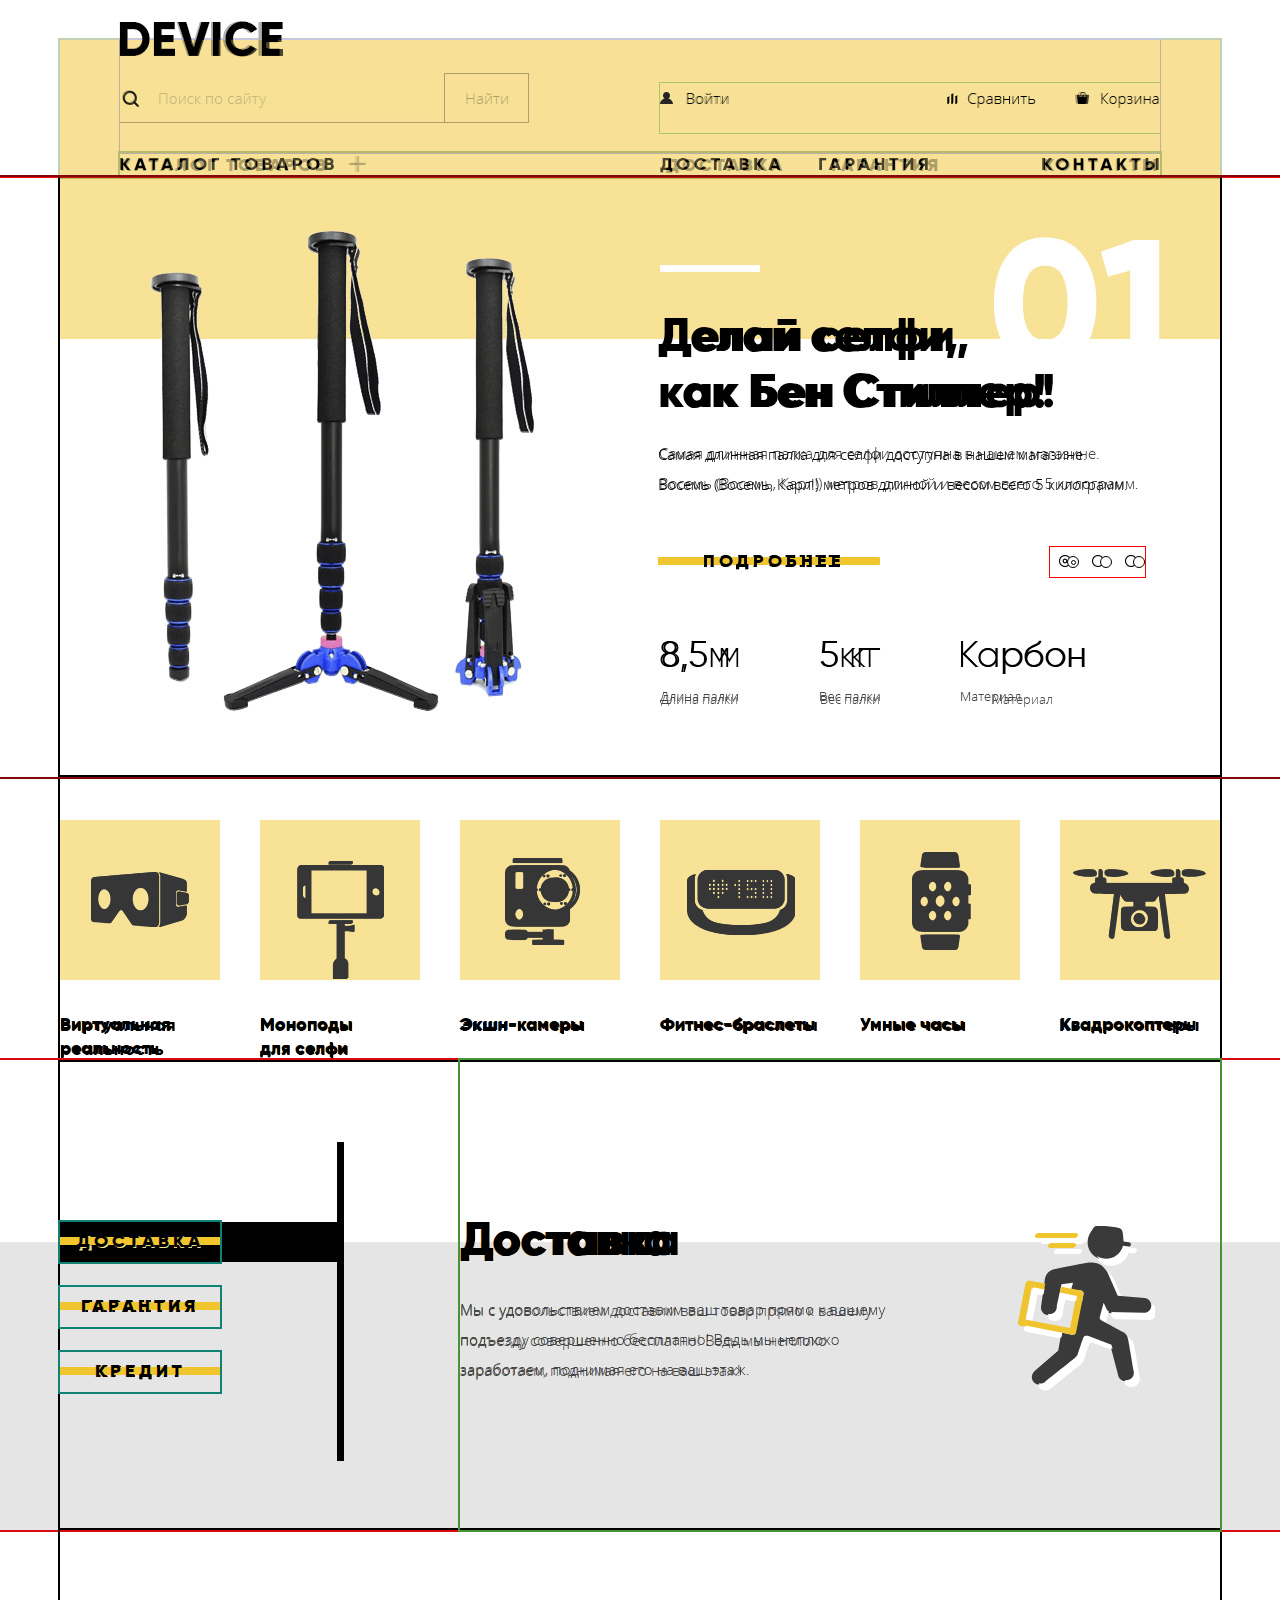
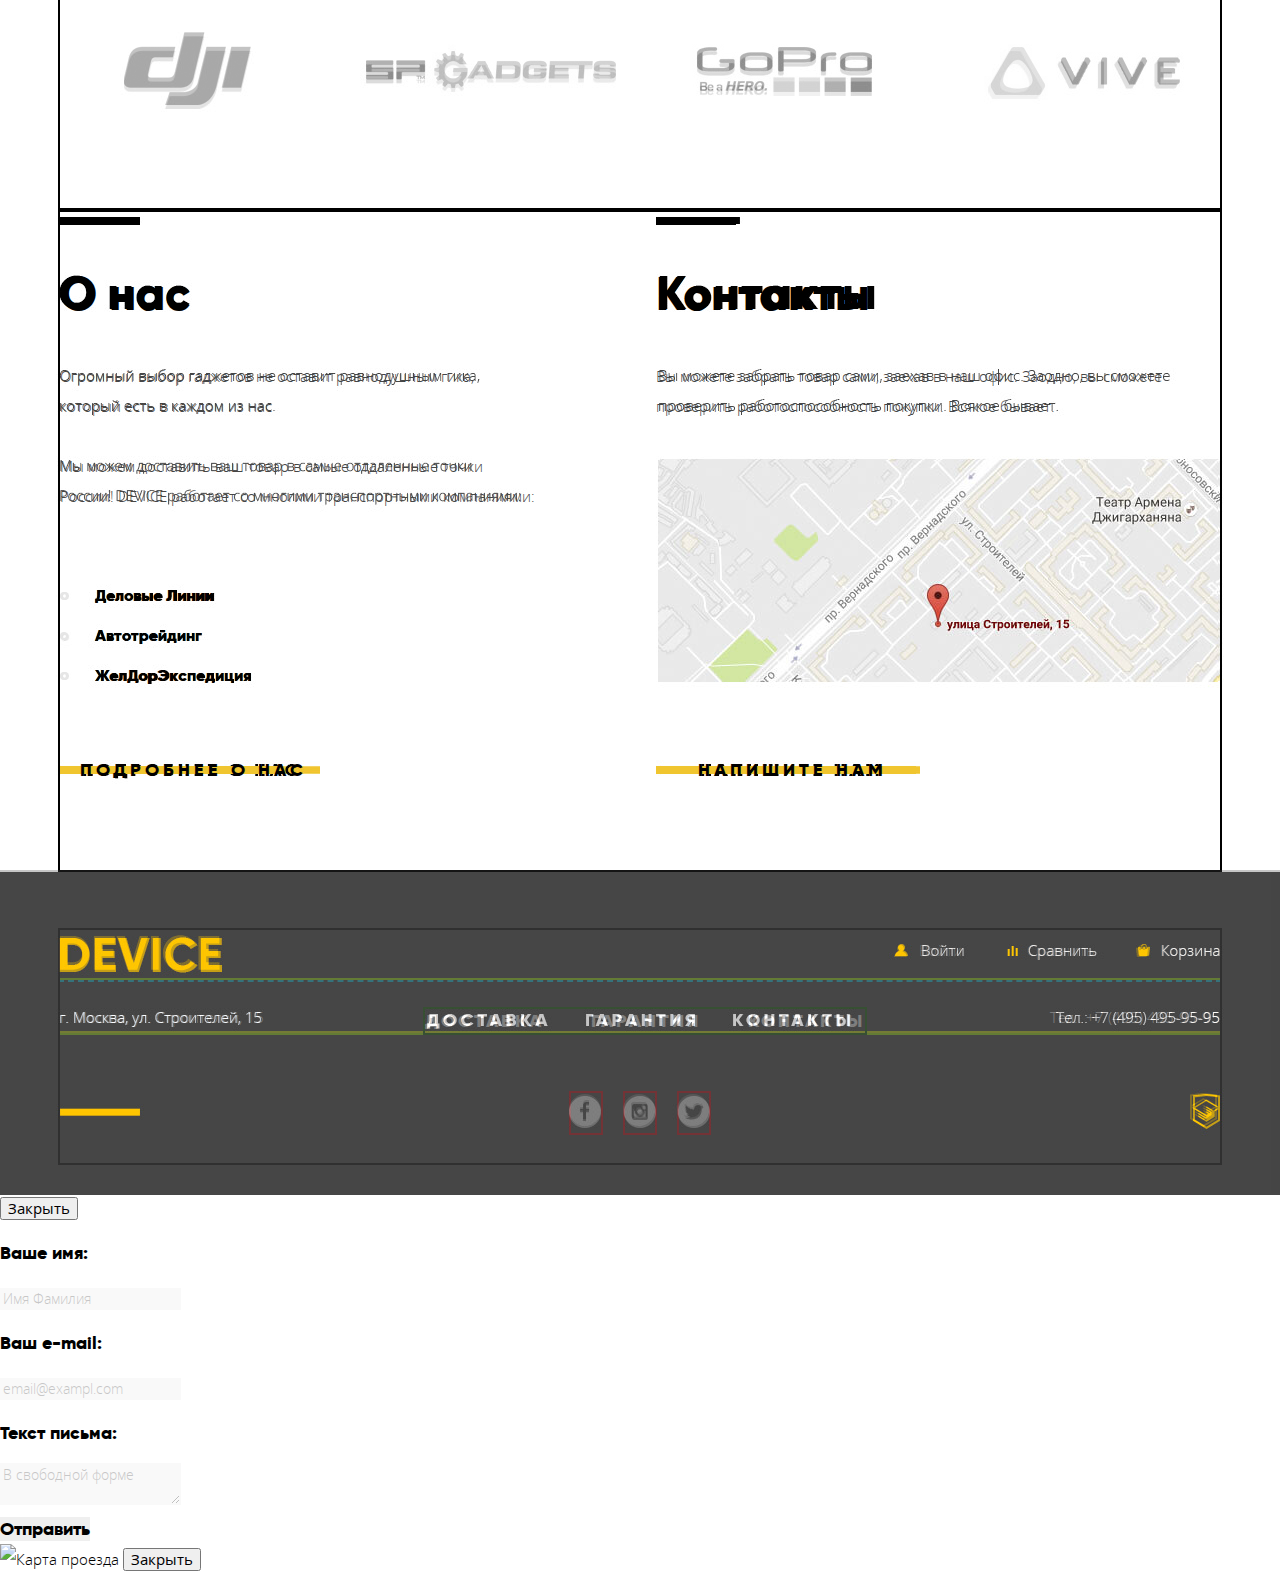
==== index.html @ ba96537c "Стилизация декоративных элементов" ====
<!DOCTYPE html>
<html lang="ru">
  <head>
    <meta charset="utf-8">
    <title>HTML Academy: Девайс</title>
    <link rel="stylesheet" href="css/normalize.css">
    <link rel="stylesheet" href="css/style.css">

  </head>
  <body>

    <style>
       BODY {
        background: url(background/device-index.jpg) 50% 0 no-repeat;

      }

    </style>

    <header class="header-main">

      <div class="container-wraper">


        <div class="header-scope">
          <a class="header-scope__logo"><img class="header-scope__img" src="img/header/logo.svg" alt="Device"><span class="visually-hidden">Device</span></a>

          <form class="header-scope__form" action="#">
            <input class="header-scope__search" type="search" placeholder="Поиск по сайту">
            <button class="header-scope__input" type="submit">Найти</button>
          </form>

          <ul class="header-scope__list">
            <li class="header-scope__item">
              <a class="header-scope__link header-scope__link--login" href="#">Войти</a>
            </li>
            <li class="header-scope__item">
              <a class="header-scope__link header-scope__link--compare" href="#">Сравнить</a>
            </li>
            <li class="header-scope__item">
              <a class="header-scope__link header-scope__link--basket" href="#">Корзина</a>
            </li>
          </ul>
        </div>

        <div class="header-navigation">
          <nav class="main-nav">
            <ul class="main-nav__list">
              <li class="main-nav__item">
                <a class="main-nav__link main-nav__link--catalog" href="№">Каталог товаров</a>
                  <ul class="main-nav__list main-nav__list--nested">
                    <li class="main-nav__item">
                      <a class="main-nav__link" href="#">Виртуальная реальность</a>
                    </li>
                    <li class="main-nav__item">
                      <a class="main-nav__link" href="device-catalog.html">Моноподы для селфи</a>
                    </li>
                    <li class="main-nav__item">
                      <a class="main-nav__link" href="#">Экшен-камеры</a>
                    </li>
                    <li class="main-nav__item">
                      <a class="main-nav__link" href="#">Фитнес-браслеты</a>
                    </li>
                    <li class="main-nav__item">
                      <a class="main-nav__link" href="#">Умные часы</a>
                    </li>
                    <li class="main-nav__item">
                      <a class="main-nav__link" href="#">Квадрокоптеры</a>
                    </li>
                  </ul>
              </li>
              <li class="main-nav__item">
                <a class="main-nav__link" href="#">Доставка</a>
              </li>
              <li class="main-nav__item">
                <a class="main-nav__link" href="#">Гарантия</a>
              </li>
              <li class="main-nav__item">
                <a class="main-nav__link" href="#">Контакты</a>
              </li>
            </ul>
          </nav>


        </div>

      </div>
    </header>

    <main class="main-content">

        <div class="goods">
          <div class="container">
            <input class="visually-hidden" type="radio" id="btn-1" name="toggle" checked>
            <input class="visually-hidden" type="radio" id="btn-2" name="toggle">
            <input class="visually-hidden" type="radio" id="btn-3" name="toggle">

            <div class="goods__controls">
              <label class="control control--1" for="btn-1"><span class="visually-hidden">1 слайд</span></label>
              <label class="control control--2" for="btn-2"><span class="visually-hidden">2 слайд</span></label>
              <label class="control control--3" for="btn-3"><span class="visually-hidden">3 слайд</span></label>
            </div>

            <ol class="goods__list">
              <li class="goods__item goods__item--1">
                <img class="goods__img" src="img/slider/slider-1.png" width="384" height="486" alt="Фото палки для селфи">
                <div class="goods__description">
                  <p class="goods__text">
                    <span class="goods__desk">Делай селфи,</span><br>
                    <span class="goods__desk">как Бен Стиллер!</span></p>
                  <p class="goods__text">Самая длинная палка для селфи доступна в нашем магазине.<br>Восемь (Восемь, Карл!) метров длиной и весом всего 5 килограмм.</p>
                  <a class="btn" href="#">Подробнее</a>
                  <table class="goods__table">
                    <tr class="goods__line">
                      <td class="goods__cell">8,5м</td>
                      <td class="goods__cell">5кг</td>
                      <td class="goods__cell">Карбон</td>
                    </tr>
                    <tr class="goods__line">
                      <th class="goods__cell">Длина палки</th>
                      <th class="goods__cell">Вес палки</th>
                      <th class="goods__cell">Материал</th>
                    </tr>
                  </table>
                 </div>
              </li>
              <li class="goods__item goods__item--2">
                <img class="goods__img" src="img/slider/slider-2.png" width="345" height="485" alt="Фото фитнес браслета">
                <div class="goods__description">
                <p class="goods__text"><span class="goods__desk">Худеем правильно!</span></p>
                <p class="goods__text">Мотивирующие фитнес-браслеты помогут найти в себе силы не пропускать занятия и соблюдать диету.</p>
                <a class="btn" href="#">Подробнее</a>
                <table class="goods__table">
                  <tr class="goods__line">
                    <td class="goods__cell">48 часов</td>
                  </tr>
                  <tr class="goods__line">
                    <th class="goods__cell">Без подзарядки</th>
                  </tr>
                </table>
              </div>
              </li>
              <li class="goods__item goods__item--3">
                <img class="goods__img" src="img/slider/slider-3.png" width="526" height="334" alt="Фото фитнес браслета">
                <div class="goods__description">
                <p class="goods__text"><span class="goods__desk">Порхает как бабочка, жалит как пчела!</span></p>
                <p class="goods__text">Этот обычный, на первый взгляд, квадрокоптер оснащен мощным лазером, замаскированным под стандартную камеру</p>
                <a class="btn" href="#">Подробнее</a>
                <table class="goods__table">
                  <tr class="goods__line">
                    <td class="goods__cell">800 м</td>
                    <td class="goods__cell">50 м</td>
                  </tr>
                  <tr class="goods__line">
                    <th class="goods__cell">Дальность полета</th>
                    <th class="goods__cell">Радиус поражения</th>
                  </tr>
                </table>
              </div>
              </li>
            </ol>
          </div>
        </div>

        <div class="products">
          <div class="container">
          <ul class="products__list">
            <li class="products__item">
              <a class="products__link" href="#">
                <div class="products__wrap">
                  <img class="products__img" src="img/products/popular-1.svg" alt="Виртуальная реальность">
                </div>
                <p class="products__text">Виртуальная<br>реальность</p>
              </a>
            </li>
            <li class="products__item">
              <a class="products__link" href="#">
                <div class="products__wrap">
                  <img class="products__img" src="img/products/popular-2.svg" alt="Моноподы для селфи">
                </div>
                <p class="products__text">Моноподы<br>для селфи</p>
              </a>
            </li>
            <li class="products__item">
              <a class="products__link" href="#">
                <div class="products__wrap">
                  <img class="products__img" src="img/products/popular-3.svg" alt="Моноподы для селфи">
                </div>
                <p class="products__text">Экшн-камеры</p>
              </a>
            </li>
            <li class="products__item">
              <a class="products__link" href="#">
                <div class="products__wrap">
                  <img class="products__img" src="img/products/popular-4.svg" alt="Фитнес-браслеты">
                </div>
                <p class="products__text">Фитнес-браслеты</p>
              </a>
            </li>
            <li class="products__item">
              <a class="products__link" href="#">
                <div class="products__wrap">
                  <img class="products__img" src="img/products/popular-5.svg" alt="Умные часы">
                </div>
                <p class="products__text">Умные часы</p>
              </a>
            </li>
            <li class="products__item">
              <a class="products__link" href="#">
                <div class="products__wrap">
                  <img class="products__img" src="img/products/poppular-6.svg" alt="Квадрокоптеры">
                </div>
                <p class="products__text">Квадрокоптеры</p>
              </a>
            </li>
          </ul>
          </div>
        </div>



          <div class="services">
            <div class="container">
              <div class="services__wrap">
                <input class="visually-hidden" type="radio" id="btn-5" name="switch" checked>
                <input class="visually-hidden" type="radio" id="btn-6" name="switch">
                <input class="visually-hidden" type="radio" id="btn-7" name="switch">
                <div class="services-controls">
                  <label class="services__control" for="btn-5">Доставка</label>
                  <label class="services__control" for="btn-6">Гарантия</label>
                  <label class="services__control" for="btn-7">Кредит</label>
                </div>

              <ul class="services__list">
                <li class="services__item services__item--1">
                  <h3 class="services__title">Доставка</h3>
                  <p class="services__text"><span class="services__desk">Мы с удовольствием доставим ваш товар прямо к вашему</span><br><span class="services__desk"> подъезду совершенно бесплатно! Ведь мы неплохо</span><br><span class="services__desk"> заработаем, поднимая его на ваш этаж!</span></p>
                  <img class="services__img" src="img/services/delivery.svg" alt="Картинка курьера">
                </li>
                <li class="services__item services__item--2">
                  <h3 class="services__title">Гарантия</h3>
                  <p class="services__text"><span class="services__desk">Если из-за возгорания купленного у нас товара у вас сгорит</span><span class="services__desk"> дом — не переживайте, мы выдадим вам новый.</span><span  class="services__desk"> Товар, не дом, конечно же.</span></p>
                  <img class="services__img" src="img/services/warranty.svg" alt="Картинка инструментов ремонта">
                </li>
                <li class="services__item services__item--3">
                  <h3 class="services__title">Кредит</h3>
                  <p class="services__text"><span class="services__desk">Залезть в долговую яму стало проще! Кредитные</span><span class="services__desk"> консультанты подберут для вас наиболее выгодные</span><span class="services__desk"> условия кредита. Выгодные для нашего банка, разумеется.</span></p>
                  <img class="services__img" src="img/services/credit.svg" alt="Картинка фигурки человека">
                </li>
              </ul>
              </div>
            </div>
          </div>


        <div class="manufactures">
          <div class="container">
          <ul class="manufactures__list">
            <li class="manufactures__item">
              <a class="manufactures__link" href="#">
                <img class="manufactures__img" src="img/manufactures/firm-1.png" width="260" height="100" alt="Dji">
              </a>
            </li>
            <li class="manufactures__item">
              <a class="manufactures__link" href="#">
                <img class="manufactures__img" src="img/manufactures/firm-2.png" width="260" height="100" alt="Gadjets">
              </a>
            </li>
            <li class="manufactures__item">
              <a class="manufactures__link" href="#">
                <img class="manufactures__img" src="img/manufactures/firm-3.png" width="260" height="100" alt="GoPro">
              </a>
            </li>
            <li class="manufactures__item">
              <a class="manufactures__link" href="#">
                <img class="manufactures__img" src="img/manufactures/firm-4.png" width="260" height="100" alt="Vive">
              </a>
            </li>
          </ul>
          </div>
        </div>


        <div class="container">
          <div class="information-company">

          <div class="information-company__wrap">
            <h2 class="information-company__title">О нас</h2>
            <p class="information-company__text">Огромный выбор гаджетов не оставит равнодушным гика,<br>который есть в каждом из нас</p>
            <p class="information-company__text">Мы можем доставить ваш товар в самые отдаленные точки<br>России! DEVICE работает со многими транспортными компаниями:</p>
            <ul class="information-company__list">
              <li class="information-company__item">Деловые Линии</li>
              <li class="information-company__item">Автотрейдинг</li>
              <li class="information-company__item">ЖелДорЭкспедиция</li>
            </ul>
            <p class="information-company__text">
              <a class="btn btn--info" href="#">Подробнее о нас</a>
            </p>
          </div>
          <div class="information-company__wrap">
            <h2 class="information-company__title">Контакты</h2>
            <p class="information-company__text">Вы можете забрать товар сами, заехав в наш офис. Заодно, вы сможете проверить работоспособность покупки. Всякое бывает.</p>
            <img class="information-company__img" src="img/information-company/map.jpg" width="560" height="222" alt="Карта">
            <p class="information-company__text">
              <a class="btn btn--write-us">Напишите нам</a>
            </p>
          </div>
          </div>
        </div>

    </main>

    <footer class="footer-main">
      <div class="container">

      <div class="additional-information">

        <a class="additional-information__logo"><img class="additional-information__img" src="img/footer/logo.svg" alt="Device"><span class="visually-hidden">Device</span></a>

        <ul class="additional-information__list">
          <li class="additional-information__item">
            <a class="additional-information__link" href="#">Войти</a>
          </li>
          <li class="additional-information__item">
            <a class="additional-information__link" href="#">Сравнить</a>
          </li>
          <li class="additional-information__item">
            <a class="additional-information__link" href="#">Корзина</a>
          </li>
        </ul>

      </div>



      <div class="address">

        <p class="address__text">г. Москва, ул. Строителей, 15</p>

        <nav class="main-nav main-nav--footer">
          <ul class="main-nav__list">
            <li class="main-nav__item">
              <a class="main-nav__link" href="#">Доставка</a>
            </li>
            <li class="main-nav__item">
              <a class="main-nav__link" href="#">Гарантия</a>
            </li>
            <li class="main-nav__item">
              <a class="main-nav__link" href="#">Контакты</a>
            </li>
          </ul>
        </nav>

        <a class="address__link" href=”tel:+74954959595”>Тел.: +7 (495) 495-95-95</a>

      </div>

      <div class="additional-data">

        <div class="additional-data__wrap"><span class="visually-hidden">Декоративный элемент</span></div>

        <div class="social">
          <ul class="social__list">
            <li class="social__item">
              <a class="social__link social__link--fb" href="#"><span class="visually-hidden">Фейсбук</span></a>
            </li>
            <li class="social__item">
              <a class="social__link social__link--ins" href="#"><span class="visually-hidden">Инстограмм</span></a>
            </li>
            <li class="social__item">
              <a class="social__link social__link--twit" href="#"><span class="visually-hidden">твиттер</span></a>
            </li>
          </ul>
        </div>

        <a class="additional-data__link" href="https://htmlacademy.ru/intensive/htmlcss"><span class="visually-hidden">Htmlacademy</span></a>
      </div>

      </div>

    </footer>

    <div class="modal">
        <button class="modal__close" type="button" title="Закрыть">Закрыть</button>
        <form class="modal__form" action="#" method="post">
          <div class="modal__top clearfix">
            <div class="modal__login">
              <p class="modal__text">Ваше имя:</p>
               <input class="modal__input" id="user-name" type="text" name="login-name" placeholder="Имя Фамилия" required>
            </div>
            <div class="modal__email">
              <p class="modal__text">Ваш e-mail:</p>
              <input class="modal__input" id="email-box" type="email" name="email" placeholder="email@exampl.com" required>
            </div>

            <div class="modal__letter">
              <p class="modal__text">Текст письма:</p>
              <textarea class="modal__input" id="multiline-field" name="letter" placeholder="В свободной форме"></textarea>
            </div>
          </div>
          <div class="modal__lower">
            <button class="modal__send" type="submit" title="Отправить">Отправить</button>
          </div>
        </form>
      </div>

      <div class="modal-map">
          <img class="modal-map__img" src="img/maps-img/map1.jpg" width="970" height="476" alt="Карта проезда">
          <button class="modal-map__close" type="button" title="Закрыть">Закрыть</button>
      </div>


  </body>
</html>
---- css/style.css ----
@font-face {
  font-family: "Gilroy";
  src: url("../fonts/gilroyextrabold.woff2") format("woff2"),
       url("../fonts/gilroyextrabold.woff") format("woff");
  font-weight: 800;
  font-style: normal;
}

@font-face {
  font-family: "Gilroy";
  src: url("../fonts/gilroylight.woff2") format("woff2"),
       url("../fonts/gilroylight.woff") format("woff");
  font-weight: 300;
  font-style: normal;
}

@font-face {
  font-family: "Open Sans";
  src: url("../fonts/opensanslight.woff2") format("woff2"),
       url("../fonts/opensanslight.woff") format("woff");
  font-weight: 300;
  font-style: normal;
}

@font-face {
  font-family: "Open Sans";
  src: url("../fonts/opensans.woff2") format("woff2"),
       url("../fonts/opensans.woff") format("woff");
  font-weight: 400;
  font-style: normal;
}


body {
  margin: 0;
  padding: 0;

  font-family: "Open Sans", Arial, sans-serif;
  font-size: 15px;
  line-height: 30px;
  font-weight: 300;
  color: #000;
  background-color: #fff;
}

/* для элементов, которые не должны быть видны */

.visually-hidden {
  position: absolute;
  clip: rect(0 0 0 0);
  width: 1px;
  height: 1px;
  margin: -1px;
}


/* index */

/* header */

.container {
  width: 1160px;
  margin: 0 auto;

  outline: 2px solid #000; /* потом убрать */
}

.header-main {
  padding-top: 40px;
  outline: 1px solid red;/* для стилизации, убрать */
}

.container-wraper {
  width: 1120px;
  margin: 0 auto;
  padding: 0 20px;
  background-color: #f7e296;
  outline: 2px solid #366306; /* потом удалить */
  opacity: 0.3; /* для стилизации, чтоб было видно макет */
}

.container-wraper--catalog {
  min-height: 185px;
  outline: 2px dashed #dc0913; /*  для видимости блокаs  */
}

.header-scope {
  position: relative;
  display: flex;
  justify-content: space-between;
  margin: 0 40px;
  padding-top: 43px;
  padding-bottom: 20px;
  outline: 1px solid #4131e2; /* потом убрать  */
}

.header-scope__logo {
  position: absolute;
  top: -19px;
  left: 0px;
  display: block;
  width: 200px;
}

.header-scope__logo:hover {
  opacity: 0.6;
}

.header-scope__logo:active {
  opacity: 0.3;
}

.header-scope__search {
  width: 320px;
  padding-left: 37px;
  font-family: "Open Sans", Arial, sans-serif;
  font-size: 15px;
  line-height: 30px;
  font-weight: 300;
  background-color: #f7e296;
  color: #000;
  border: 1px solid transparent;
  outline: none;
  opacity: 0.3;
}

.header-scope__search:hover {
   opacity: 0.6;
}

.header-scope__search:focus {
  opacity: 1;
  color: #000;
}

.header-scope__form::before {
  content: "";
  position: absolute;
  top: 17px;
  left: 2px;
  width: 20px;
  height: 20px;
  background: url(../img/header/search.svg) no-repeat;
  opacity: 1;
}

.header-scope__form {
  position: relative;
  top: -10px;
  border-bottom: 1px solid #000;
}

.header-scope__input {
  width: 85px;
  height: 50px;
  margin-bottom: -1px;
  font-family: "Open Sans", Arial, sans-serif;
  font-size: 15px;
  line-height: 30px;
  font-weight: 300;
  background-color: #f7e296;
  color: #000;
  border: 1px solid #000;
  outline: none;
}

.header-scope__input:hover {
  background-color: #000;
  color: #fff;
}

.header-scope__input:active {
  color: rgba(255, 255, 255, 0.3);
}

.header-scope__list {
  margin: 0;
  padding: 0;
  display: flex;
  justify-content: space-between;
  flex-basis: 500px;
  outline: 1px solid green;  /* потом убрать */
  list-style: none;
  font-family: "Open Sans", Arial, sans-serif;
  font-size: 15px;
  line-height: 30px;
  font-weight: 300;
  color: #000;
}

.header-scope__item:nth-child(2) {
  margin-left: 180px;
}

.header-scope__item {
  position: relative;
}

.header-scope__link {
  padding-left: 25px;
  text-decoration: none;
  color: #000;
}

.header-scope__link:hover {
  opacity: 0.6;
}
.header-scope__link:active {
  opacity: 0.3;
}

.header-scope__item:nth-child(2) .header-scope__link {
  padding-left: 20px;
}

.header-scope__link--login::before {
  content: "";
  position: absolute;
  top: 9px;
  left: 0;
  width: 15px;
  height: 15px;
  background: url(../img/header/user.svg) no-repeat;
}

.header-scope__link--compare::before {
  content: "";
  position: absolute;
  top: 10px;
  left: 0;
  width: 15px;
  height: 15px;
  background: url(../img/header/compare.svg) no-repeat;
}

.header-scope__link--basket::before {
  content: "";
  position: absolute;
  top: 9px;
  left: 0;
  width: 15px;
  height: 15px;
  background: url(../img/header/cart.svg) no-repeat;
}

.header-navigation {
  margin: 0 40px;
}

.main-nav__list {
  position: relative;
  margin: 0;
  padding: 0;
  display: flex;
  justify-content: space-between;
  list-style: none;
  font-family: "Gilroy", Arial, sans-serif;
  font-size: 18px;
  line-height: 24px;
  font-weight: 800;
  outline: 2px solid #166708;
}

.main-nav__item:nth-child(1) {
  margin-right: 230px;

}

.main-nav__item:nth-child(3) {
  margin-right: 55px;
}

.main-nav__item {
  position: relative;
}

.main-nav__link {
  font-family: "Gilroy", Arial, sans-serif;
  font-size: 18px;
  line-height: 24px;
  font-weight: 800;
  letter-spacing: 3px;
  text-decoration: none;
  color: #000;
  text-transform: uppercase;
}

.main-nav__link:hover {
  opacity: 0.6;
}

.main-nav__link:active {
  opacity: 0.3;
}

.main-nav__link--catalog {
  position: relative;
  padding-right: 60px;
}
.main-nav__link--catalog::after,
 .main-nav__link--catalog::before {
  content: "";
  position: absolute;
  top: 9px;
  right: 25px;
  width: 16px;
  height: 2px;
  background-color: #000;
  opacity: 0.3;
}

.main-nav__link--catalog::before {
  transform: rotate(90deg);
}
.main-nav__list--nested {
  position: absolute;
  top: 25px;
  left: -60px;
  margin: 0;
  padding: 0;
  width: 1100px;
  height: 140px;
  display: none;
  padding-left: 60px;
  padding-top: 22px;
  font-family: "Open Sans", Arial, sans-serif;
  font-size: 15px;
  line-height: 36px;
  font-weight: 300;
  background-color: #f7e296;
  outline: 2px solid #2109dc;/* потом убрать  */
}

.main-nav__item:nth-child(1):hover .main-nav__list--nested {
  display: flex;
  flex-direction: column;
  justify-content: flex-start;
  flex-wrap: wrap;
  align-content: flex-start;

}

.main-nav__list--nested .main-nav__item:nth-child(1) {
  margin-right: 0;
}
.main-nav__list--nested .main-nav__item:nth-child(5) {
  margin-bottom: 60px;
}
.main-nav__list--nested .main-nav__link {
  font-family: "Open Sans", Arial, sans-serif;
  font-size: 15px;
  line-height: 36px;
  font-weight: 300;
  text-transform: none;
}

/* main-content */
/* slider блок goods*/

.goods {
  position: relative;
  outline: 2px solid #81070c; /* для стилизации, потом убоать */
}

.goods__controls {
  position: absolute;
  bottom: 200px;
  right: 135px;
  z-index: 20;
  outline: 1px solid red;
}

.control {
  display: inline-block;
  width: 10px;
  height: 10px;
  margin-left: 17px;
  background-color: #fff;
  border: 1px solid #000;
  border-radius: 50%;
  cursor: pointer;
  position: relative;
}

.control::after {
  content: "";
  display: block;
  width: 3px;
  height: 3px;
  border: 1px solid transparent;
  border-radius: 50%;
  position: absolute;
  top: 25%;
  left: 25%;
}

.goods__list {
  margin: 0;
  padding: 0;
  position: relative;
  height: 600px;
}

.goods__item {
  position: absolute;
  top: 0;
  left: 0;
  width: 100%;
  height: 600px;
  display: flex;
  justify-content: space-around;
  opacity: 0;
}

#btn-1:checked ~ .goods__list .goods__item--1 {
  opacity: 1;
}

#btn-2:checked ~ .goods__list .goods__item--2 {
  opacity: 1;
}

#btn-3:checked ~ .goods__list .goods__item--3 {
  opacity: 1;
}

#btn-1:checked ~ .goods__controls .control:nth-child(1)::after {
  border-color: #000;
}

#btn-2:checked ~ .goods__controls .control:nth-child(2)::after {
  border-color: #000;
}

#btn-3:checked ~ .goods__controls .control:nth-child(3)::after {
  border-color: #000;
}

.goods__img {
  margin-top: 50px;
  margin-left: 28px;
}

.goods__description {
  width: 500px;

}

.goods__text:nth-child(1) {
  margin: 0;
  margin-top: 130px;
  font-family: "Open Sans", Arial, sans-serif;
  font-size: 15px;
  line-height: 30px;
  font-weight: 300;
  color: #464646;
}

.goods__text:nth-child(2) {
  margin: 0;
  margin-top: 20px;
}

.goods__desk {

  font-family: "Gilroy", Arial, sans-serif;
  font-size: 47px;
  line-height: 56px;
  font-weight: 800;
  color: #000;
}

.btn {
  position: relative;
  display: block;
  width: 175px;
  padding-left: 45px;
  margin-top: 50px;
  font-family: "Gilroy", Arial, sans-serif;
  font-size: 18px;
  line-height: 24px;
  font-weight: 800;
  letter-spacing: 4px;
  text-decoration: none;
  color: #000;
  text-transform: uppercase;
  z-index: 1;
}

.btn::after {
  content: "";
  display: block;
  width: 220px;
  height: 8px;
  position: absolute;
  top: 8px;
  left: 0;
  background-color: #f0c52e;
  z-index: -1;
}

.goods__table {

  margin-top: 55px;
}

.goods__line {
  height: 33px;
}

.goods__line .goods__cell {
  font-family: "Gilroy", Arial, sans-serif;
  font-size: 36px;
  line-height: 48px;
  font-weight: 300;
}

.goods__line .goods__cell:nth-child(1) {
  padding-right: 79px;
}
.goods__line .goods__cell:nth-child(2) {
  padding-right: 75px;
}
.goods__line:nth-child(2) .goods__cell {
  font-family: "Open Sans", Arial, sans-serif;
  font-size: 13px;
  line-height: 20px;
  font-weight: 300;
  color: #464646;
}


/* блок products */

.products__wrap {
  width: 160px;
  height: 160px;

  /*background-color: #f7e296;*/  /* потом раскоментировать, это фон блока */
}

.products__list {
  display: flex;
  justify-content: space-between;
  margin: 0;
  padding: 0;
  padding-top: 45px;
  list-style: none;
}

.products__link {
  display: block;
  font-family: "Gilroy", Arial, sans-serif;
  font-size: 18px;
  line-height: 24px;
  font-weight: 800;

  text-decoration: none;
  color: #000;
}

.products__item:hover .products__wrap {
  background-color: #f0c52e;
}

.products__item:active .products__img {
  opacity: 0.3;
}

.products__item:active .products__text {
  opacity: 0.3;
}

.products__text {
  margin: 0;
  margin-top: 30px;
}

.products__img {
  display: block;
  margin: 0 auto;
  padding-top: 40px;
}

.products__item:nth-child(1) .products__img {
  padding-top: 50px;
}

.products__item:nth-child(3) .products__img {
  padding-top: 36px;
}

.products__item:nth-child(4) .products__img {
  padding-top: 48px;
}

.products__item:nth-child(5) .products__img {
  padding-top: 30px;
}

.products__item:nth-child(6) .products__img {
  padding-top: 48px;
}
/* блок servis */

.services {

  min-height: 400px;
  /*background-image: linear-gradient(to top, #e5e5e5 61%, #ffffff 61%);*/ /* раскоментировать потом градиент блока */
 /* opacity: 0.3;/* чтоб видно было макет, потом удалить */
  outline: 2px solid #dc0913;/* для стилизации */
}

.services__wrap {
  display: flex;
  justify-content: space-between;
}

.services-controls {
  width: 276px;
  margin-top: 162px;
}

.services__control {
  position: relative;
  display: block;
  width: 160px;
  height: 33px;
  padding-top: 7px;
  margin-bottom: 25px;
  font-family: "Gilroy", Arial, sans-serif;
  font-size: 18px;
  line-height: 24px;
  font-weight: 800;
  text-align: center;
  letter-spacing: 4px;
  text-transform: uppercase;
  z-index: 1;
  outline: 2px solid #0f8175;  /* для видимости блока */
}

.services__control:before {
  content: "";
  display: block;
  width: 160px;
  height: 8px;
  position: absolute;
  top: 15px;
  left: 0;
  vertical-align: middle;
  background-color: #f0c52e;
  z-index: -1;
}

.services__control:active {
  color: #f7e184;
}

.services-menu {
  width: 380px;
  min-height: 470px;
  outline: 2px solid #35ef0a; /* для стилизации*/
}

.services__list {
  position: relative;
  width: 760px;
  min-height: 470px;
  margin: 0;
  padding: 0;
  position: relative;
  list-style: none;
  outline: 2px solid #489336; /*  для стилизации */
}

.services__item {
  position: absolute;
  top: 0;
  left: 0;
  width: 100%;
  min-height: 470px;
  opacity: 0;
}
#btn-5:checked ~ .services__list .services__item--1 {
  opacity: 1;
}

#btn-6:checked ~ .services__list .services__item--2 {
  opacity: 1;
}

#btn-7:checked ~ .services__list .services__item--3 {
  opacity: 1;
}

.services__title {
  margin: 0;
  margin-top: 155px;
  font-family: "Gilroy", Arial, sans-serif;
  font-size: 47px;
  line-height: 48px;
  font-weight: 800;
}

.services__text {
  margin: 0;
  margin-top: 32px;
  font-family: "Open Sans", Arial, sans-serif;
  font-size: 15px;
  line-height: 30px;
  font-weight: 300;
  color: #464646;
}

.services__img {
  position: absolute;
  bottom: 140px;
  right: 65px;
}

/* блок manufactures */

.manufactures__list {
  margin: 0;
  padding: 0;

  display: flex;
  justify-content: space-between;
  align-items: center;
  min-height: 280px;
  list-style: none;
  outline: 2px solid #4a9110;  /* потом удалить */
}

/*.manufactures__item {
  position: relative;
}*/

.manufactures__link {
  display: block;
  width: 260px;
  height: 100px;
  opacity: 0.3;

}
.manufactures__link:hover .manufactures__img {
  opacity: 0;
}

.manufactures__link:hover {
  display: block;
  width: 260px;
  height: 100px;
  opacity: 1;
}

.manufactures__item:nth-child(1) .manufactures__link:hover {
  background: url(../img/manufactures/firm-1-color.png) no-repeat 50% 50%;
}

.manufactures__item:nth-child(2) .manufactures__link:hover {
  background: url(../img/manufactures/firm-2-color.png) no-repeat 50% 50%;
}

.manufactures__item:nth-child(3) .manufactures__link:hover {
  background: url(../img/manufactures/firm-3-color.png) no-repeat 50% 50%;
}

.manufactures__item:nth-child(4) .manufactures__link:hover {
  background: url(../img/manufactures/firm-4-color.png) no-repeat 50% 50%;
}

/* блок information-company */

.information-company {
  display: flex;
  min-height: 660px;
  outline: 2px solid #e6640e; /*потом удалить */
}

.information-company__wrap {
  width: 600px;
}

.information-company__wrap:nth-child(2) {
  width: 567px;

}

.information-company__title::before {
  content: "";
  display: block;
  width: 80px;
  height: 8px;
  margin-top: 7px;
  margin-bottom: 45px;
  background-color: #000;
}

.information-company__title {
  margin: 0;
  margin-bottom: 43px;
  font-family: "Gilroy", Arial, sans-serif;
  font-size: 47px;
  line-height: 48px;
  font-weight: 800;
}

.information-company__text {
  margin: 0;
  margin-bottom: 30px;
  font-family: "Open Sans", Arial, sans-serif;
  font-size: 15px;
  line-height: 30px;
  font-weight: 300;
  color: #464646;
}

.information-company__list {
  margin: 0;
  padding: 0;
  margin-top: 65px;

  list-style: none;
}

.information-company__item {
  position: relative;
  padding-left: 35px;
  font-family: "Gilroy", Arial, sans-serif;
  font-size: 16px;
  line-height: 40px;
  font-weight: 800;
}

.information-company__item::before {
  content: "";
  position: absolute;
  top: 16px;
  left: 0;
  display: block;
  width: 4px;
  height: 4px;
  border: 2px solid #e6e6e6;
  border-radius: 50%;
}

.btn--info {
  width: 240px;
  padding-left: 20px;
  margin-top: 62px;

}

.btn--write-us {
  width: 240px;
  padding-left: 42px;
  margin-top: 67px;
}

.btn--write-us::after {
  width: 260px;
}

.information-company__img {
  margin-left: 2px;
  margin-top: 9px;
}
/* footer  */

.footer-main {
  padding-top: 60px;
  padding-bottom: 30px;
  background-color: #464646;
  opacity: 0.3; /* для того, чтобы видно было макет, потом удалить */
}

/* блок additional-information */

.additional-information {
  display: flex;
  justify-content: space-between;
  padding-top: 5px;
  outline: 2px dashed #0fd7f5; /* для видимости */

}

.additional-information__list {
  display: flex;
  justify-content: space-between;
  min-width: 300px;
  margin: 0;
  padding: 0;
  list-style: none;
  font-family: "Open Sans", Arial, sans-serif;
  font-size: 15px;
  line-height: 30px;
  font-weight: 300;
}

.additional-information__item {

}

.additional-information__link {
  position: relative;
  padding-left: 65px;
  text-decoration: none;
  color: rgba(255, 255, 255, 0.7);
}

.additional-information__item:nth-child(1) .additional-information__link::before {
  content: "";
  position: absolute;
  top: 5px;
  left: 40px;
  width: 15px;
  height: 15px;
  background: url(../img/footer/user.svg) no-repeat;
}

.additional-information__item:nth-child(2) .additional-information__link::before {
  content: "";
  position: absolute;
  top: 6px;
  left: 45px;
  width: 15px;
  height: 15px;
  background: url(../img/footer/compare.svg) no-repeat;
}

.additional-information__item:nth-child(3) .additional-information__link::before {
  content: "";
  position: absolute;
  top: 5px;
  left: 41px;
  width: 15px;
  height: 15px;
  background: url(../img/footer/cart.svg) no-repeat;
}
.additional-information__link:hover {
  color: #fff;
}

.additional-information__link:active {
  color: rgba(255, 255, 255, 0.3);
}

/* блок address */

.address {
  padding-top: 22px;
  display: flex;
  justify-content: space-between;
  outline: 2px double #a7f50f; /* для видимости */
}

.address__text,
.address__link {
  list-style: none;
  font-family: "Open Sans", Arial, sans-serif;
  font-size: 15px;
  line-height: 30px;
  font-weight: 300;
  color: #fff;
  text-decoration: none;
}

.address__text {
  margin: 0;
}

.main-nav--footer {
  width: 440px;
  margin: 0;
  padding: 0;
  margin-top: 7px;
  margin-left: -25px;
}

.main-nav--footer .main-nav__item:nth-child(1) {
  margin: 0;
}

.main-nav--footer .main-nav__item:nth-child(3) {
  margin-right: 0;
}

.main-nav--footer .main-nav__link {
  color: #fff;
}
/* стилизация additional-data */

.additional-data {
  display: flex;
  justify-content: space-between;
  min-height: 130px;
  outline: 2px solid #ddf50f; /* потом убрать, для видимости блока */
}

.additional-data__wrap {
  position: relative;
  width: 80px;

}

.additional-data__wrap::before {
  content: "";
  position: absolute;
  top: 75px;
  left: 0;
  width: 80px;
  height: 7px;
  background-color: #ffc600;
}

.social__list {
  margin: 0;
  padding: 0;
  margin-top: 60px;
  margin-left: -60px;
  list-style: none;
}
.social__item {
  display: inline-block;
  width: 30px;
  height: 40px;
  margin-right: 20px;
  outline:  2px solid #dc0913; /* для видимости */
}

.social__link {
  position: relative;
}

.social__link::after {
  content: "";
  position: absolute;
  top: 1px;
  left: -2px;
  width: 33px;
  height: 35px;
  opacity: 0.3;
}
.social__link--fb::after {
  background: url(../img/footer/fb.svg) no-repeat;
}

.social__link--ins::after {
  background: url(../img/footer/inst.svg) no-repeat;
}

.social__link--twit::after {
  background: url(../img/footer/twit.svg) no-repeat;
}

.additional-data__link {
  position: relative;
  display: block;

}

.additional-data__link::before {
  content: "";
  position: absolute;
  bottom: 30px;
  right: 0;
  display: block;
  width: 30px;
  height: 40px;
  background: url(../img/footer/logotupy.svg) no-repeat;
}

/* стилизация модальных окон */

.modal__text {
  font-family: "Gilroy", Arial, sans-serif;
  font-size: 18px;
  line-height: 24px;
  font-weight: 800;
}

.modal__input {
  font-family: "Open Sans", Arial, sans-serif;
  font-size: 14px;
  line-height: 18px;
  font-weight: 300;
  color: #464646;
  background-color: #f2f2f2;
  border: 1px solid transparent;
  outline: none;
  opacity: 0.4;
}

.modal__input:hover {
  background-color: #eaeaea;
}

.modal__input:focus {
  background-color: #fff;
  border: 2px solid #f7e296;
  opacity: 1;
  color: #464646;
}

.modal__lower .modal__send {
  font-family: "Gilroy", Arial, sans-serif;
  font-size: 18px;
  line-height: 24px;
  font-weight: 800;
  color: #000;
  padding: 0;
  border: none;
}

/* стилизация device-catalog */

/* стилизация хедера в каталоге */

.header-scope__form--catalog {
  height: 49px;
}

.header-scope__list--catalog .header-scope__item:nth-child(2) {
  margin-left: 0;
}

.header-scope__list--catalog .header-scope__link--login:nth-child(2) {
  padding-right: 20px;
}


/* стилизация h1 и хлебных крошек */

.main-content__wraper {
  min-height: 180px;
  padding-left: 60px;
}

.main-content__title {
  margin: 0;
  padding-top: 38px;
  padding-bottom: 20px;
  font-family: "Gilroy", Arial, sans-serif;
  font-size: 47px;
  line-height: 48px;
  font-weight: 800;
}

.breadcrumbs__list {
  padding: 0;
  margin: 0;
  display: flex;
  list-style: none;
}

.breadcrumbs__link {
  position: relative;
  padding-right: 37px;
  font-family: "Open Sans", Arial, sans-serif;
  font-size: 14px;
  line-height: 24px;
  font-weight: 300;
  color: rgba(0, 0, 0, 0.3);
  text-decoration: none;
}

.breadcrumbs__item:nth-child(1) .breadcrumbs__link::after {
  content: "";
  position: absolute;
  top: 7px;
  left: 65px;
  width: 5px;
  height: 5px;
  border-top: 1px solid #0b0b0b;
  border-right: 1px solid #0b0b0b;
  transform: rotate(45deg);
}
.breadcrumbs__item:nth-child(2) .breadcrumbs__link {
  padding-right: 40px;
}
.breadcrumbs__item:nth-child(2) .breadcrumbs__link::after {
  content: "";
  position: absolute;
  bottom: 5px;
  right: 17px;
  width: 5px;
  height: 5px;
  border-top: 1px solid #0b0b0b;
  border-right: 1px solid #0b0b0b;
  transform: rotate(45deg);
}

.breadcrumbs__link:hover {
  color: rgba(0, 0, 0, 0.6);
}

.breadcrumbs__link:active {
  color: rgba(0, 0, 0, 0.1);
}

/* стилизация фильтра и сортировки */

.main-content__wrap {
  display: flex;

  outline: 3px dashed #65a710; /* для видимости блока */
}

.catalog-filter__wrap {
  width: 265px;
  padding-left: 60px;
  outline: 2px dashed yellow;/*для видимости контейнера, потом убрать */
}



/* фильтр */

.catalog-filter {

  /*background-color: #eee;*/ /* фон блока, потом раскоментировать */
  outline: 1px solid blue;/* для видимости блока, потом убрать */
}

.catalog-filter__title,
.sorting__title {
  margin: 0;
  font-family: "Gilroy", Arial, sans-serif;
  font-size: 16px;
  line-height: 24px;
  letter-spacing: 4px;
  font-weight: 800;
  text-transform: uppercase;
}

.sorting__title {
  margin-left: 5px;
  margin-top: 22px;

}

.catalog-filter__title {
  padding-top: 22px;
  min-height: 48px;

  /*background-color: #dbdbdb;*/  /* потом раскоментировать это фон блока */
  outline: 1px solid green;
}

/* блок переключателей */

.catalog-filter__fieldset {
  position: relative;
  margin: 0;
  padding: 0;
  height: 140px;
  border: none;
}

.catalog-filter__range {
  width: 150px; /* временно */
}

.catalog-filter__legent {
  padding-top: 11px;
  font-family: "Gilroy", Arial, sans-serif;
  font-size: 18px;
  line-height: 24px;
  font-weight: 800;
}

.catalog-filter__scale {
  width: 200px;
  height: 2px;
  margin-top: 35px;
  background-color: #dbdbdb;
}

.catalog-filter__bar {
  height: 2px;
  background-color: #91c92f;
}

.catalog-filter__toggle {
  position: absolute;
  top: 0px;
  left: 0px;
  width: 4px;
  height: 4px;
  border: 8px solid white;
  background: #ababab;
  cursor: pointer;
  border-radius: 50%;
}

.catalog-filter__toggle--min {
  top: 60px;
  left: -6px;
}

.catalog-filter__toggle--max {
  top: 60px;
  left: 107px;
}

.catalog-filter__price-controls {
  margin-top: 10px;
  width: 200px;
  height: 20px;
  font-size: 0;
}

.catalog-filter__price-controls label {
  display: inline-block;
  width: 45%;
  font-family: "Gilroy", Arial, sans-serif;
  font-size: 14px;
  line-height: 24px;
  font-weight: 300;
  cursor: pointer;
  /*background-color: #efefef;*/  /*потом раскоментировать, это фон элементов */
}

.catalog-filter__price-controls input {
  width: 50px;
  margin: 0;
  padding: 0;
  color: inherit;
  font: inherit;
  background: none;
  border: none;
}

.catalog-filter__fieldset:nth-of-type(2) {
  min-height: 283px;
}

.catalog-filter__fieldset:nth-of-type(2) .catalog-filter__legent {
  padding-top: 10px;
}

.catalog-filter__fieldset:nth-of-type(2) .catalog-filter__label {
  display: block;
  position: relative;
  height: 30px;
  padding-left: 37px;
  margin-top: 10px;
  cursor: pointer;
}

.catalog-filter__fieldset:nth-of-type(2) .catalog-filter__label:nth-child(2) {
  margin-top: 17px;

}

.catalog-filter__fieldset:nth-of-type(2) .catalog-filter__label::before {
  content: "";
  position: absolute;
  top: 8px;
  left: -2px;
  width: 20px;
  height: 20px;
  border: 2px solid #000;
  border-radius: 4px;
}

.catalog-filter__fieldset:nth-of-type(2) .catalog-filter__label:checked::before {
  content: "";
  position: absolute;
  top: 5px;
  left: -3px;
  width: 25px;
  height: 25px;
  background-image: url(../img/catalog-filter/checkbox-on.svg);
  background-repeat: no-repeat;

}

.catalog-filter__fieldset:nth-of-type(2) .catalog-filter__label:hover::before {
  border-color: rgba(0, 0, 0, 0.6);
}
.catalog-filter__fieldset:nth-of-type(2) .catalog-filter__label:disabled::before {
  border-color: rgba(0, 0, 0, 0.3)
}
.catalog-filter__fieldset:nth-of-type(3) .catalog-filter__legent {
  padding-top: 10px;
}

.catalog-filter__fieldset:nth-of-type(3) .catalog-filter__label {
  position: relative;
  display: block;
  padding-left: 37px;
  margin-top: 17px;
}

.catalog-filter__fieldset:nth-of-type(3) .catalog-filter__label:nth-child(3) {
  margin-top: 0px;
}

.catalog-filter__fieldset:nth-of-type(3) .catalog-filter__label::before {
  content: "";
  position: absolute;
  top: 15px;
  left: 6px;
  width: 8px;
  height: 8px;
  border-radius: 50%;
  background-color: #efefef;
  box-shadow: 0 0 0 4px #efefef,
              0 0 0 8px #000;

}

.catalog-filter__fieldset:nth-of-type(3) .catalog-filter__label:hover::before {
  background-color: rgba(0, 0, 0, 0.6);
  box-shadow: 0 0 0 4px #efefef,
              0 0 0 8px rgba(0, 0, 0, 0.6);
}

.catalog-filter__fieldset:nth-of-type(3) .catalog-filter__label:checked::before {
  content: "";
  position: absolute;
  top: 15px;
  left: 6px;
  width: 8px;
  height: 8px;
  border-radius: 50%;
  background-color: #000;
  box-shadow: 0 0 0 4px #efefef,
              0 0 0 8px #000;

}

.btn--filter {
  width: 180px;
  margin-top: 29px;
  margin-left: -2px;
  padding-left: 32px;
  border: none;
  background-color: transparent;
}

.btn--filter::after {
 width: 200px;
}

.catalog-filter__involucre {
  display: block;
  width: 200px;
  height: 2px;
  background-color: #000;
}

.catalog-filter__involucre:nth-of-type(1) {
  margin-top: 69px;
}

.catalog-filter__involucre:nth-of-type(2) {
  margin-top: -2px;
}
.catalog-filter__desk {
  font-family: "Open Sans", Arial, sans-serif;
  font-size: 14px;
  line-height: 40px;
  font-weight: 300;
}

/*  стилизация блока catalog*/

.catalog-products {
  width: 835px;
}

.catalog-products__wrap {
  padding-left: 70px;
}

.sorting {
  display: flex;
  justify-content: space-between;
  width: 765px;
  min-height: 70px;
  margin-bottom: 70px;
  /*background-color: #ebebeb;*/ /* фон блока потом расоментировать */
  outline: 1px solid red;/* потом убрать */
}

.sorting__list {
  display: flex;
  justify-content: space-between;
  margin: 0;
  padding: 0;
  margin-left: -180px;
  width: 290px;
  margin-top: 18px;
  list-style: none;
}

.sorting__link {
  font-family: "Open Sans", Arial, sans-serif;
  font-size: 14px;
  line-height: 18px;
  font-weight: 400;
  text-decoration: none;
  color: rgba(0, 0, 0, 0.3);
}

.sorting__link:hover {
  color: rgba(0, 0, 0, 0.6);
}

.sorting__link:active {
  color: #000;
}
.sorting__item:first-child .sorting__link {
  color: #000;
}

.sorting__guides {
  position: relative;
  width: 41px;
  margin-top: 19px;
  margin-left: 5px;
}

.sorting__guides .sorting__link {
  display: inline-block;
}

.sorting__guides .sorting__link:first-child {
  width: 0;
  height: 0;
  border-left: 5px solid transparent;
  border-right: 5px solid transparent;
  border-bottom: 10px solid #c6c2bd;
  margin-right: 17px;
  }

.sorting__guides .sorting__link:last-child {
  width: 0;
  height: 0;
  border-left: 5px solid transparent;
  border-right: 5px solid transparent;
  border-top: 10px solid #000;/* */
  border-bottom: #000;/* f7f3ec */
  }

/* стилизация блока карточек товаров */

.catalog-products__list {
  display: flex;
  flex-wrap: wrap;
  width: 765px;
  outline: 1px double #0914e8; /* для видимости блока  */
}

.catalog-products__item:nth-child(1n) {
  margin-right: 40px;
}

.catalog-products__item:nth-child(2n) {
  margin-right: 0px;
}

.catalog-products__item {
  position: relative;
  display: flex;
  flex-wrap: wrap;
  justify-content: space-between;
  flex-basis: 360px;
  height: 505px;
}

.catalog-products__actions {
  position: absolute;
  top: 0;
  left: 0;
  width: 365px;
  height: 380px;
  background-color: rgba(288, 288, 288, 0.7);
  z-index: 10;
  opacity: 0;
}

.catalog-products__item:hover .catalog-products__actions {
  opacity: 1;
}

.catalog-products__wraper {
  width: 220px;
  margin: auto;
  margin-top: 50%;
  text-align: center;
}

.btn--catalog {
  padding-left: 26px;
}

.catalog-products__img {
 margin-bottom: -38px;

}

.catalog-products__item:nth-child(2n) .catalog-products__img {
  margin-bottom: -17px;

}

.catalog-products__title {
  margin: 0;
}

.catalog-products__title .catalog-products__link {
  font-family: "Gilroy", Arial, sans-serif;
  font-size: 18px;
  line-height: 24px;
  font-weight: 800;
  color: #000;
  text-decoration: none;

}

.catalog-products__text {

  font-family: "Gilroy", Arial, sans-serif;
  font-size: 16px;
  line-height: 24px;
  font-weight: 300;
  color: #464646;
  margin: 0;
}

.catalog-products__actions .catalog-products__link {
  margin: auto;
  font-family: "Open Sans", Arial, sans-serif;
  font-size: 13px;
  line-height: 36px;
  font-weight: 300;
  text-decoration: none;
  color: #000;
  opacity: 0.5;
}

.catalog-products__actions .catalog-products__link:hover {
  opacity: 1;
}

.catalog-products__actions .catalog-products__link:active {
  opacity: 0.2;
}

.catalog-products__flag {
  position: absolute;
  top: 30px;
  left: 277px;
  width: 58px;
  height: 40px;
  padding-top: 16px;
  font-family: "Gilroy", Arial, sans-serif;
  font-size: 14px;
  line-height: 24px;
  font-weight: 800;
  text-transform: uppercase;
  color: #000;
  text-align: center;
  border: 1px solid #000;
  border-radius: 50%;
  opacity: 0.2;
}
/* блок paginator  */

.paginator {
  min-height: 70px;
  margin-bottom: 75px;
  margin-top: -10px;
  display: flex;
  justify-content: space-between;
  align-items: center;
  /*background-color: #ebebeb;*/  /* потом раскомментировать */
}

.paginator__wrap {
  margin-left: -22px;
}

.paginator__list {
  margin: 0;
  padding: 0;
  display: flex;

  list-style: none;
}

.paginator__item {
  margin-left: 30px;
}

.paginator__link {

  font-family: "Gilroy", Arial, sans-serif;
  font-size: 16px;
  line-height: 24px;
  font-weight: 800;
  text-decoration: none;
  color: #000;
  opacity: 0.3;
}

.paginator__link:hover {
   opacity: 0.6;
}

.paginator__link:active {
  opacity: 1;
}

.paginator__link--curent {
  color: #000;
  opacity: 1;
}

.paginator__link--prev,
.paginator__link--next {
  font-family: "Gilroy", Arial, sans-serif;
  font-size: 16px;
  line-height: 24px;
  font-weight: 800;
  text-decoration: none;
  color: #000;
  text-transform: uppercase;
  letter-spacing: 3px;
  opacity: 1;
}

.paginator__link--prev {
  margin-left: 35px;
}

.paginator__link--next {
  margin-left: 19px;
}

.paginator__link--prev:hover,
.paginator__link--next:hover {
  background-color: #d9d9d9;
}

.paginator__link--prev:active,
.paginator__link--next:active {
  color: rgba(0, 0, 0, 0.3);
}

.paginator__prev,
.paginator__next {
  width: 125px;
  height: 50px;
  padding-top: 20px;
  /*background-color: #ebebeb;*//* фон, потом раскоментировать */
}

.paginator__prev:hover,
.paginator__next:hover {
  background-color: #d9d9d9;
}

.paginator__prev:active,
.paginator__next:active {
  background-color: #d9d9d9;
  color: rgba(0, 0, 0, 0.3);
}
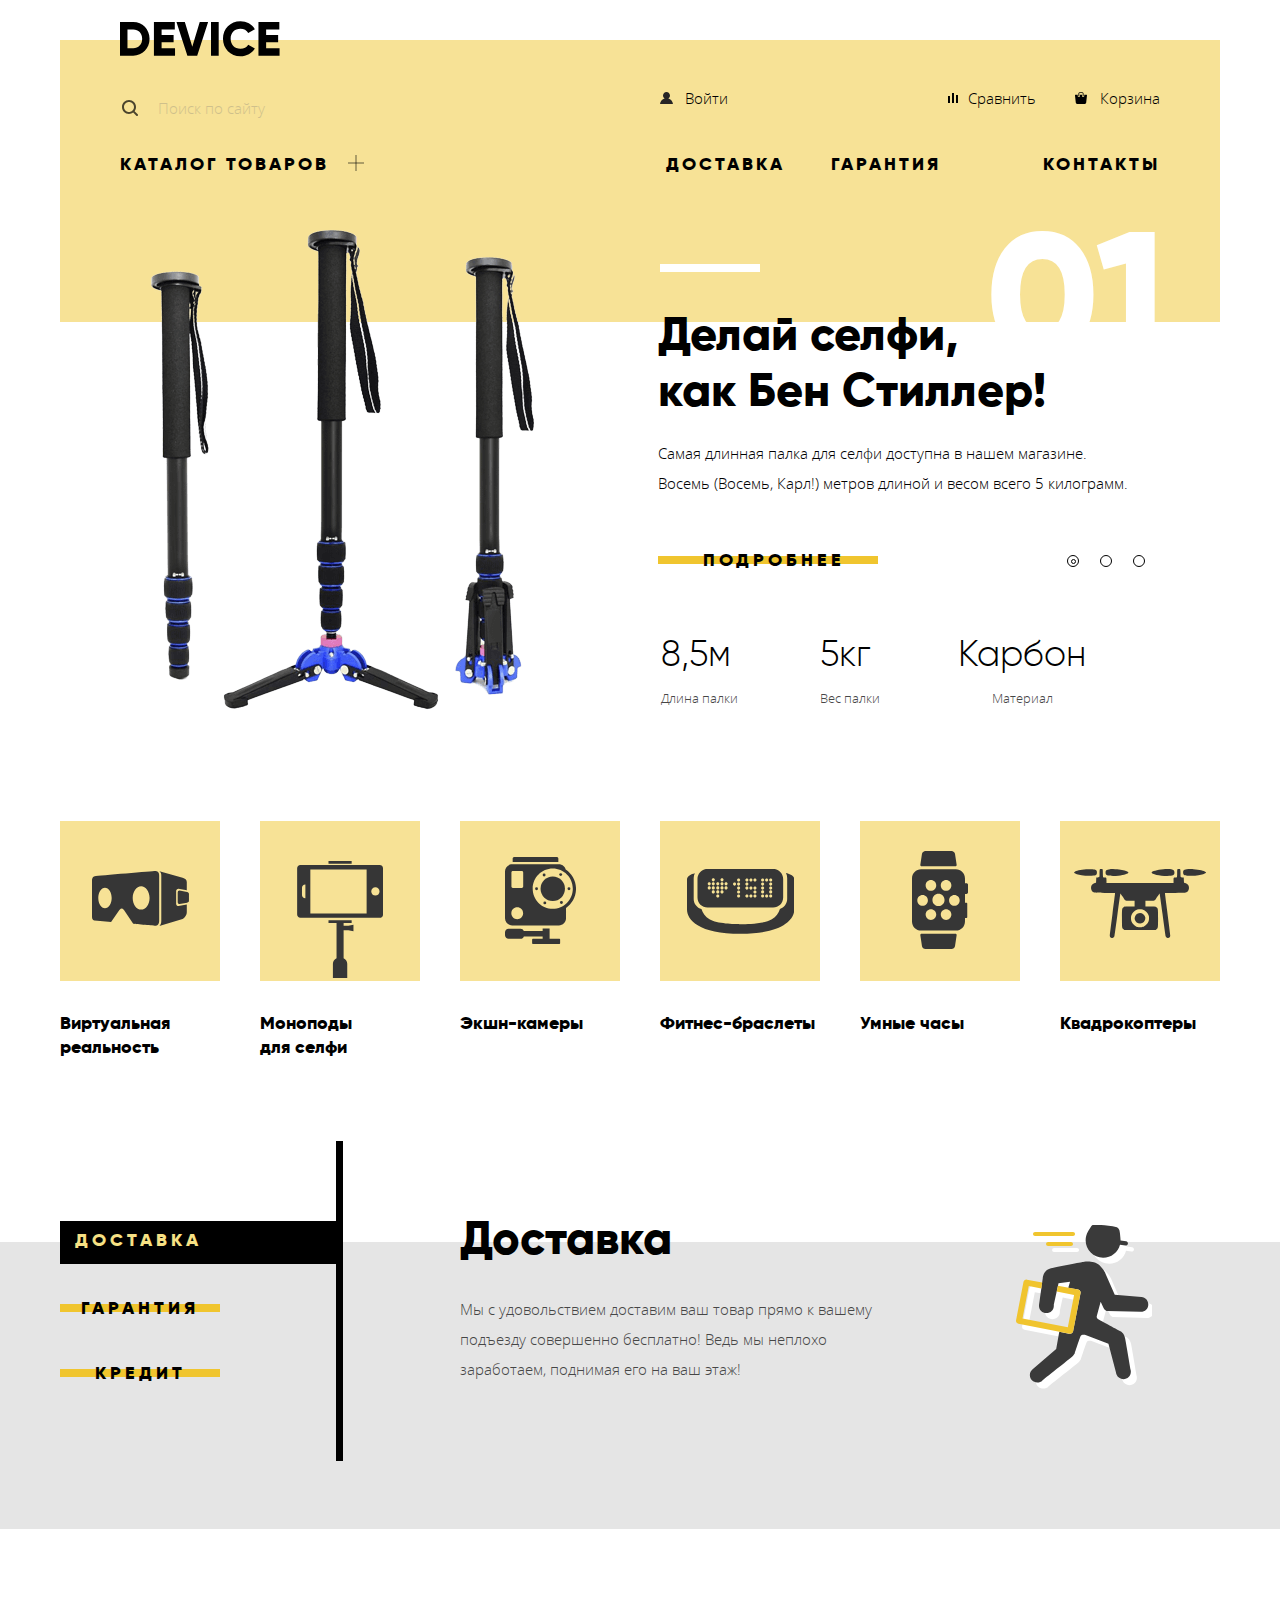
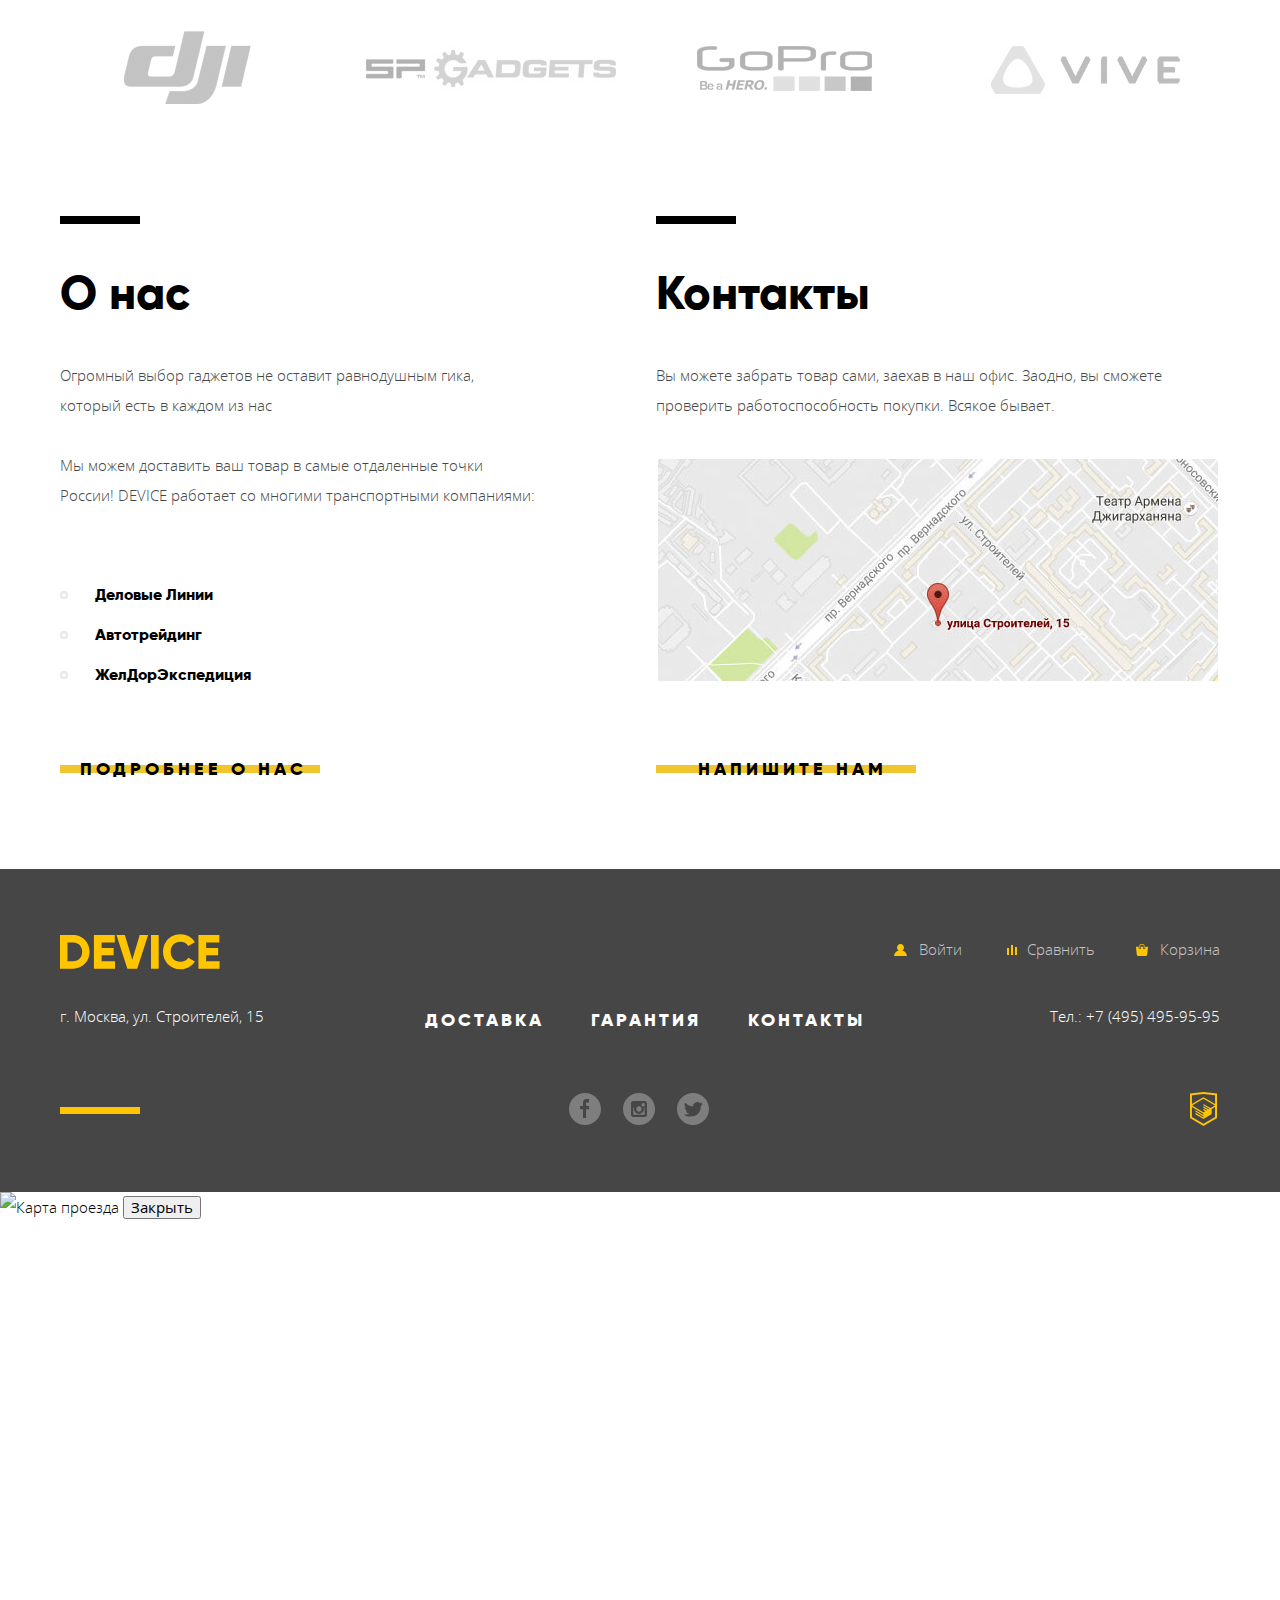
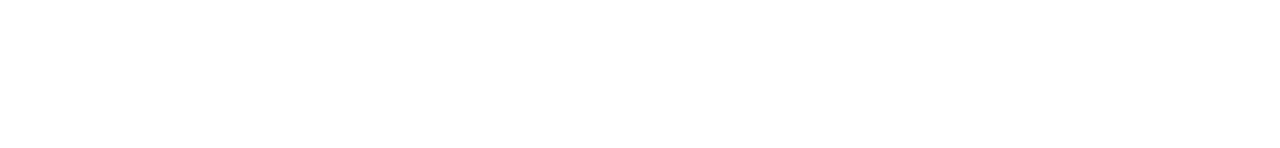
==== commit e55a66cf: "Реализация декоративных эллементов, кроме всплывающей карты" ====
--- a/index.html
+++ b/index.html
@@ -11,7 +11,7 @@
 
     <style>
        BODY {
-        background: url(background/device-index.jpg) 50% 0 no-repeat;
+        background: url(background/device-index1.jpg) 50% 0 no-repeat;
 
       }
 
@@ -20,7 +20,6 @@
     <header class="header-main">
 
       <div class="container-wraper">
-
 
         <div class="header-scope">
           <a class="header-scope__logo"><img class="header-scope__img" src="img/header/logo.svg" alt="Device"><span class="visually-hidden">Device</span></a>
@@ -103,60 +102,66 @@
 
             <ol class="goods__list">
               <li class="goods__item goods__item--1">
-                <img class="goods__img" src="img/slider/slider-1.png" width="384" height="486" alt="Фото палки для селфи">
-                <div class="goods__description">
-                  <p class="goods__text">
-                    <span class="goods__desk">Делай селфи,</span><br>
-                    <span class="goods__desk">как Бен Стиллер!</span></p>
-                  <p class="goods__text">Самая длинная палка для селфи доступна в нашем магазине.<br>Восемь (Восемь, Карл!) метров длиной и весом всего 5 килограмм.</p>
-                  <a class="btn" href="#">Подробнее</a>
-                  <table class="goods__table">
-                    <tr class="goods__line">
-                      <td class="goods__cell">8,5м</td>
-                      <td class="goods__cell">5кг</td>
-                      <td class="goods__cell">Карбон</td>
-                    </tr>
-                    <tr class="goods__line">
-                      <th class="goods__cell">Длина палки</th>
-                      <th class="goods__cell">Вес палки</th>
-                      <th class="goods__cell">Материал</th>
-                    </tr>
-                  </table>
-                 </div>
+                <div class="goods__wrap">
+                  <img class="goods__img" src="img/slider/slider-1.png" width="384" height="486" alt="Фото палки для селфи">
+                  <div class="goods__description">
+                    <p class="goods__text">
+                      <span class="goods__desk">Делай селфи,</span>
+                      <span class="goods__desk">как Бен Стиллер!</span></p>
+                    <p class="goods__text"><span class="goods__data">Самая длинная палка для селфи доступна в нашем магазине.</span><span class="goods__data">Восемь (Восемь, Карл!) метров длиной и весом всего 5 килограмм.</span></p>
+                    <a class="btn" href="#">Подробнее</a>
+                    <table class="goods__table">
+                      <tr class="goods__line">
+                        <td class="goods__cell">8,5м</td>
+                        <td class="goods__cell">5кг</td>
+                        <td class="goods__cell">Карбон</td>
+                      </tr>
+                      <tr class="goods__line">
+                        <th class="goods__cell">Длина палки</th>
+                        <th class="goods__cell">Вес палки</th>
+                        <th class="goods__cell">Материал</th>
+                      </tr>
+                    </table>
+                  </div>
+                </div>
               </li>
               <li class="goods__item goods__item--2">
-                <img class="goods__img" src="img/slider/slider-2.png" width="345" height="485" alt="Фото фитнес браслета">
-                <div class="goods__description">
-                <p class="goods__text"><span class="goods__desk">Худеем правильно!</span></p>
-                <p class="goods__text">Мотивирующие фитнес-браслеты помогут найти в себе силы не пропускать занятия и соблюдать диету.</p>
-                <a class="btn" href="#">Подробнее</a>
-                <table class="goods__table">
-                  <tr class="goods__line">
-                    <td class="goods__cell">48 часов</td>
-                  </tr>
-                  <tr class="goods__line">
-                    <th class="goods__cell">Без подзарядки</th>
-                  </tr>
-                </table>
-              </div>
+                <div class="goods__wrap">
+                  <img class="goods__img" src="img/slider/slider-2.png" width="345" height="485" alt="Фото фитнес браслета">
+                  <div class="goods__description">
+                    <p class="goods__text"><span class="goods__desk">Худеем</span><span class="goods__desk">правильно!</span></p>
+                    <p class="goods__text"><span class="goods__data">Мотивирующие фитнес-браслеты помогут найти в себе силы</span><span class="goods__data">не пропускать занятия и соблюдать диету</span>.</p>
+                    <a class="btn" href="#">Подробнее</a>
+                    <table class="goods__table">
+                      <tr class="goods__line">
+                        <td class="goods__cell">48 часов</td>
+                      </tr>
+                      <tr class="goods__line">
+                        <th class="goods__cell">Без подзарядки</th>
+                      </tr>
+                    </table>
+                  </div>
+                </div>
               </li>
               <li class="goods__item goods__item--3">
-                <img class="goods__img" src="img/slider/slider-3.png" width="526" height="334" alt="Фото фитнес браслета">
-                <div class="goods__description">
-                <p class="goods__text"><span class="goods__desk">Порхает как бабочка, жалит как пчела!</span></p>
-                <p class="goods__text">Этот обычный, на первый взгляд, квадрокоптер оснащен мощным лазером, замаскированным под стандартную камеру</p>
-                <a class="btn" href="#">Подробнее</a>
-                <table class="goods__table">
-                  <tr class="goods__line">
-                    <td class="goods__cell">800 м</td>
-                    <td class="goods__cell">50 м</td>
-                  </tr>
-                  <tr class="goods__line">
-                    <th class="goods__cell">Дальность полета</th>
-                    <th class="goods__cell">Радиус поражения</th>
-                  </tr>
-                </table>
-              </div>
+                <div class="goods__wrap">
+                  <img class="goods__img" src="img/slider/slider-3.png" width="526" height="334" alt="Фото фитнес браслета">
+                  <div class="goods__description">
+                    <p class="goods__text"><span class="goods__desk">Порхает как бабочка, жалит как пчела!</span></p>
+                    <p class="goods__text"><span class="goods__data">Этот обычный, на первый взгляд, квадрокоптер оснащен</span><span class="goods__data">мощным лазером, замаскированным под стандартную камеру</span></p>
+                    <a class="btn" href="#">Подробнее</a>
+                    <table class="goods__table">
+                      <tr class="goods__line">
+                        <td class="goods__cell">800 м</td>
+                        <td class="goods__cell">50 м</td>
+                      </tr>
+                      <tr class="goods__line">
+                        <th class="goods__cell">Дальность полета</th>
+                        <th class="goods__cell">Радиус поражения</th>
+                      </tr>
+                    </table>
+                  </div>
+                </div>
               </li>
             </ol>
           </div>
@@ -164,56 +169,56 @@
 
         <div class="products">
           <div class="container">
-          <ul class="products__list">
-            <li class="products__item">
-              <a class="products__link" href="#">
-                <div class="products__wrap">
-                  <img class="products__img" src="img/products/popular-1.svg" alt="Виртуальная реальность">
-                </div>
-                <p class="products__text">Виртуальная<br>реальность</p>
-              </a>
-            </li>
-            <li class="products__item">
-              <a class="products__link" href="#">
-                <div class="products__wrap">
-                  <img class="products__img" src="img/products/popular-2.svg" alt="Моноподы для селфи">
-                </div>
-                <p class="products__text">Моноподы<br>для селфи</p>
-              </a>
-            </li>
-            <li class="products__item">
-              <a class="products__link" href="#">
-                <div class="products__wrap">
-                  <img class="products__img" src="img/products/popular-3.svg" alt="Моноподы для селфи">
-                </div>
-                <p class="products__text">Экшн-камеры</p>
-              </a>
-            </li>
-            <li class="products__item">
-              <a class="products__link" href="#">
-                <div class="products__wrap">
-                  <img class="products__img" src="img/products/popular-4.svg" alt="Фитнес-браслеты">
-                </div>
-                <p class="products__text">Фитнес-браслеты</p>
-              </a>
-            </li>
-            <li class="products__item">
-              <a class="products__link" href="#">
-                <div class="products__wrap">
-                  <img class="products__img" src="img/products/popular-5.svg" alt="Умные часы">
-                </div>
-                <p class="products__text">Умные часы</p>
-              </a>
-            </li>
-            <li class="products__item">
-              <a class="products__link" href="#">
-                <div class="products__wrap">
-                  <img class="products__img" src="img/products/poppular-6.svg" alt="Квадрокоптеры">
-                </div>
-                <p class="products__text">Квадрокоптеры</p>
-              </a>
-            </li>
-          </ul>
+            <ul class="products__list">
+              <li class="products__item">
+                <a class="products__link" href="#">
+                  <div class="products__wrap">
+                    <img class="products__img" src="img/products/popular-1.svg" alt="Виртуальная реальность">
+                  </div>
+                  <p class="products__text">Виртуальная<br>реальность</p>
+                </a>
+              </li>
+              <li class="products__item">
+                <a class="products__link" href="#">
+                  <div class="products__wrap">
+                    <img class="products__img" src="img/products/popular-2.svg" alt="Моноподы для селфи">
+                  </div>
+                  <p class="products__text">Моноподы<br>для селфи</p>
+                </a>
+              </li>
+              <li class="products__item">
+                <a class="products__link" href="#">
+                  <div class="products__wrap">
+                    <img class="products__img" src="img/products/popular-3.svg" alt="Моноподы для селфи">
+                  </div>
+                  <p class="products__text">Экшн-камеры</p>
+                </a>
+              </li>
+              <li class="products__item">
+                <a class="products__link" href="#">
+                  <div class="products__wrap">
+                    <img class="products__img" src="img/products/popular-4.svg" alt="Фитнес-браслеты">
+                  </div>
+                  <p class="products__text">Фитнес-браслеты</p>
+                </a>
+              </li>
+              <li class="products__item">
+                <a class="products__link" href="#">
+                  <div class="products__wrap">
+                    <img class="products__img" src="img/products/popular-5.svg" alt="Умные часы">
+                  </div>
+                  <p class="products__text">Умные часы</p>
+                </a>
+              </li>
+              <li class="products__item">
+                <a class="products__link" href="#">
+                  <div class="products__wrap">
+                    <img class="products__img" src="img/products/poppular-6.svg" alt="Квадрокоптеры">
+                  </div>
+                  <p class="products__text">Квадрокоптеры</p>
+                </a>
+              </li>
+            </ul>
           </div>
         </div>
 
@@ -225,29 +230,28 @@
                 <input class="visually-hidden" type="radio" id="btn-5" name="switch" checked>
                 <input class="visually-hidden" type="radio" id="btn-6" name="switch">
                 <input class="visually-hidden" type="radio" id="btn-7" name="switch">
-                <div class="services-controls">
+                <div class="services__controls">
                   <label class="services__control" for="btn-5">Доставка</label>
                   <label class="services__control" for="btn-6">Гарантия</label>
                   <label class="services__control" for="btn-7">Кредит</label>
                 </div>
-
-              <ul class="services__list">
-                <li class="services__item services__item--1">
-                  <h3 class="services__title">Доставка</h3>
-                  <p class="services__text"><span class="services__desk">Мы с удовольствием доставим ваш товар прямо к вашему</span><br><span class="services__desk"> подъезду совершенно бесплатно! Ведь мы неплохо</span><br><span class="services__desk"> заработаем, поднимая его на ваш этаж!</span></p>
-                  <img class="services__img" src="img/services/delivery.svg" alt="Картинка курьера">
-                </li>
-                <li class="services__item services__item--2">
-                  <h3 class="services__title">Гарантия</h3>
-                  <p class="services__text"><span class="services__desk">Если из-за возгорания купленного у нас товара у вас сгорит</span><span class="services__desk"> дом — не переживайте, мы выдадим вам новый.</span><span  class="services__desk"> Товар, не дом, конечно же.</span></p>
-                  <img class="services__img" src="img/services/warranty.svg" alt="Картинка инструментов ремонта">
-                </li>
-                <li class="services__item services__item--3">
-                  <h3 class="services__title">Кредит</h3>
-                  <p class="services__text"><span class="services__desk">Залезть в долговую яму стало проще! Кредитные</span><span class="services__desk"> консультанты подберут для вас наиболее выгодные</span><span class="services__desk"> условия кредита. Выгодные для нашего банка, разумеется.</span></p>
-                  <img class="services__img" src="img/services/credit.svg" alt="Картинка фигурки человека">
-                </li>
-              </ul>
+                <ul class="services__list">
+                  <li class="services__item services__item--1">
+                    <h3 class="services__title">Доставка</h3>
+                    <p class="services__text"><span class="services__desk">Мы с удовольствием доставим ваш товар прямо к вашему</span><span class="services__desk"> подъезду совершенно бесплатно! Ведь мы неплохо</span><span class="services__desk"> заработаем, поднимая его на ваш этаж!</span></p>
+                    <img class="services__img" src="img/services/delivery.svg" alt="Картинка курьера">
+                  </li>
+                  <li class="services__item services__item--2">
+                    <h3 class="services__title">Гарантия</h3>
+                    <p class="services__text"><span class="services__desk">Если из-за возгорания купленного у нас товара у вас сгорит</span><span class="services__desk"> дом — не переживайте, мы выдадим вам новый.</span><span  class="services__desk"> Товар, не дом, конечно же.</span></p>
+                    <img class="services__img" src="img/services/warranty.svg" alt="Картинка инструментов ремонта">
+                  </li>
+                  <li class="services__item services__item--3">
+                    <h3 class="services__title">Кредит</h3>
+                    <p class="services__text"><span class="services__desk">Залезть в долговую яму стало проще! Кредитные</span><span class="services__desk"> консультанты подберут для вас наиболее выгодные</span><span class="services__desk"> условия кредита. Выгодные для нашего банка, разумеется.</span></p>
+                    <img class="services__img" src="img/services/credit.svg" alt="Картинка фигурки человека">
+                  </li>
+                </ul>
               </div>
             </div>
           </div>
@@ -255,28 +259,28 @@
 
         <div class="manufactures">
           <div class="container">
-          <ul class="manufactures__list">
-            <li class="manufactures__item">
-              <a class="manufactures__link" href="#">
-                <img class="manufactures__img" src="img/manufactures/firm-1.png" width="260" height="100" alt="Dji">
-              </a>
-            </li>
-            <li class="manufactures__item">
-              <a class="manufactures__link" href="#">
-                <img class="manufactures__img" src="img/manufactures/firm-2.png" width="260" height="100" alt="Gadjets">
-              </a>
-            </li>
-            <li class="manufactures__item">
-              <a class="manufactures__link" href="#">
-                <img class="manufactures__img" src="img/manufactures/firm-3.png" width="260" height="100" alt="GoPro">
-              </a>
-            </li>
-            <li class="manufactures__item">
-              <a class="manufactures__link" href="#">
-                <img class="manufactures__img" src="img/manufactures/firm-4.png" width="260" height="100" alt="Vive">
-              </a>
-            </li>
-          </ul>
+            <ul class="manufactures__list">
+              <li class="manufactures__item">
+                <a class="manufactures__link" href="#">
+                  <img class="manufactures__img" src="img/manufactures/firm-1.png" width="260" height="100" alt="Dji">
+                </a>
+              </li>
+              <li class="manufactures__item">
+                <a class="manufactures__link" href="#">
+                  <img class="manufactures__img" src="img/manufactures/firm-2.png" width="260" height="100" alt="Gadjets">
+                </a>
+              </li>
+              <li class="manufactures__item">
+                <a class="manufactures__link" href="#">
+                  <img class="manufactures__img" src="img/manufactures/firm-3.png" width="260" height="100" alt="GoPro">
+                </a>
+              </li>
+              <li class="manufactures__item">
+                <a class="manufactures__link" href="#">
+                  <img class="manufactures__img" src="img/manufactures/firm-4.png" width="260" height="100" alt="Vive">
+                </a>
+              </li>
+            </ul>
           </div>
         </div>
 
@@ -284,27 +288,29 @@
         <div class="container">
           <div class="information-company">
 
-          <div class="information-company__wrap">
-            <h2 class="information-company__title">О нас</h2>
-            <p class="information-company__text">Огромный выбор гаджетов не оставит равнодушным гика,<br>который есть в каждом из нас</p>
-            <p class="information-company__text">Мы можем доставить ваш товар в самые отдаленные точки<br>России! DEVICE работает со многими транспортными компаниями:</p>
-            <ul class="information-company__list">
-              <li class="information-company__item">Деловые Линии</li>
-              <li class="information-company__item">Автотрейдинг</li>
-              <li class="information-company__item">ЖелДорЭкспедиция</li>
-            </ul>
-            <p class="information-company__text">
-              <a class="btn btn--info" href="#">Подробнее о нас</a>
-            </p>
-          </div>
-          <div class="information-company__wrap">
-            <h2 class="information-company__title">Контакты</h2>
-            <p class="information-company__text">Вы можете забрать товар сами, заехав в наш офис. Заодно, вы сможете проверить работоспособность покупки. Всякое бывает.</p>
-            <img class="information-company__img" src="img/information-company/map.jpg" width="560" height="222" alt="Карта">
-            <p class="information-company__text">
-              <a class="btn btn--write-us">Напишите нам</a>
-            </p>
-          </div>
+            <div class="information-company__wrap">
+              <h2 class="information-company__title">О нас</h2>
+              <p class="information-company__text"><span class="information-company__desk">Огромный выбор гаджетов не оставит равнодушным гика,</span><span class="information-company__desk">который есть в каждом из нас</span></p>
+              <p class="information-company__text"><span class="information-company__desk">Мы можем доставить ваш товар в самые отдаленные точки</span><span class="information-company__desk">России! DEVICE работает со многими транспортными компаниями:</span></p>
+              <ul class="information-company__list">
+                <li class="information-company__item">Деловые Линии</li>
+                <li class="information-company__item">Автотрейдинг</li>
+                <li class="information-company__item">ЖелДорЭкспедиция</li>
+              </ul>
+              <p class="information-company__text">
+                <a class="btn btn--info" href="#">Подробнее о нас</a>
+              </p>
+            </div>
+            <div class="information-company__wrap">
+              <h2 class="information-company__title">Контакты</h2>
+              <p class="information-company__text"><span class="information-company__desk">Вы можете забрать товар сами, заехав в наш офис. Заодно, вы сможете</span><span class="information-company__desk">проверить работоспособность покупки. Всякое бывает.</span></p>
+              <a class="information-company__link" href="https://2gis.ru/moscow/search/Cервис%20карте?queryState=center%2F37.62017%2C55.753399%2Fzoom%2F10" target="_blank">
+                <img class="information-company__img" src="img/information-company/map.jpg" width="560" height="222" alt="Карта">
+              </a>
+              <p class="information-company__text">
+                <a class="btn btn--write-us">Напишите нам</a>
+              </p>
+            </div>
           </div>
         </div>
 
@@ -383,7 +389,7 @@
     <div class="modal">
         <button class="modal__close" type="button" title="Закрыть">Закрыть</button>
         <form class="modal__form" action="#" method="post">
-          <div class="modal__top clearfix">
+          <div class="modal__wrap">
             <div class="modal__login">
               <p class="modal__text">Ваше имя:</p>
                <input class="modal__input" id="user-name" type="text" name="login-name" placeholder="Имя Фамилия" required>
@@ -397,18 +403,17 @@
               <p class="modal__text">Текст письма:</p>
               <textarea class="modal__input" id="multiline-field" name="letter" placeholder="В свободной форме"></textarea>
             </div>
-          </div>
-          <div class="modal__lower">
-            <button class="modal__send" type="submit" title="Отправить">Отправить</button>
+
+            <button class="btn btn--modal" type="submit" title="Отправить">Отправить</button>
           </div>
         </form>
       </div>
 
       <div class="modal-map">
-          <img class="modal-map__img" src="img/maps-img/map1.jpg" width="970" height="476" alt="Карта проезда">
-          <button class="modal-map__close" type="button" title="Закрыть">Закрыть</button>
-      </div>
-
-
+        <img class="modal-map__img" src="img/maps-img/map1.jpg" width="970" height="476" alt="Карта проезда">
+        <button class="modal-map__close" type="button" title="Закрыть">Закрыть</button>
+      </div>
+
+    <script src="js/modal.js"></script>
   </body>
 </html>
--- a/css/style.css
+++ b/css/style.css
@@ -62,12 +62,10 @@
   width: 1160px;
   margin: 0 auto;
 
-  outline: 2px solid #000; /* потом убрать */
 }
 
 .header-main {
   padding-top: 40px;
-  outline: 1px solid red;/* для стилизации, убрать */
 }
 
 .container-wraper {
@@ -75,13 +73,11 @@
   margin: 0 auto;
   padding: 0 20px;
   background-color: #f7e296;
-  outline: 2px solid #366306; /* потом удалить */
-  opacity: 0.3; /* для стилизации, чтоб было видно макет */
+
 }
 
 .container-wraper--catalog {
   min-height: 185px;
-  outline: 2px dashed #dc0913; /*  для видимости блокаs  */
 }
 
 .header-scope {
@@ -91,7 +87,6 @@
   margin: 0 40px;
   padding-top: 43px;
   padding-bottom: 20px;
-  outline: 1px solid #4131e2; /* потом убрать  */
 }
 
 .header-scope__logo {
@@ -146,8 +141,6 @@
 
 .header-scope__form {
   position: relative;
-  top: -10px;
-  border-bottom: 1px solid #000;
 }
 
 .header-scope__input {
@@ -162,14 +155,28 @@
   color: #000;
   border: 1px solid #000;
   outline: none;
-}
-
-.header-scope__input:hover {
+  opacity: 0;
+}
+
+.header-scope__search:focus + .header-scope__input {
+  opacity: 1;
+}
+
+.header-scope__search:focus + .header-scope__input::after {
+  content: "";
+  position: absolute;
+  top: 49px;
+  left: 0;
+  width: 400px;
+  height: 1px;
+  background-color: #000;
+}
+.header-scope__search:focus + .header-scope__input:hover {
   background-color: #000;
   color: #fff;
 }
 
-.header-scope__input:active {
+.header-scope__search:focus + .header-scope__input:active {
   color: rgba(255, 255, 255, 0.3);
 }
 
@@ -179,7 +186,6 @@
   display: flex;
   justify-content: space-between;
   flex-basis: 500px;
-  outline: 1px solid green;  /* потом убрать */
   list-style: none;
   font-family: "Open Sans", Arial, sans-serif;
   font-size: 15px;
@@ -221,6 +227,13 @@
   width: 15px;
   height: 15px;
   background: url(../img/header/user.svg) no-repeat;
+}
+
+.header-scope__item:hover .header-scope__link--login::before {
+  opacity: 0.6;
+}
+.header-scope__item:active .header-scope__link--login::before {
+  opacity: 0.3;
 }
 
 .header-scope__link--compare::before {
@@ -258,7 +271,6 @@
   font-size: 18px;
   line-height: 24px;
   font-weight: 800;
-  outline: 2px solid #166708;
 }
 
 .main-nav__item:nth-child(1) {
@@ -313,14 +325,18 @@
   transform: rotate(90deg);
 }
 .main-nav__list--nested {
-  position: absolute;
-  top: 25px;
+  display: flex;
+  flex-direction: column;
+  justify-content: flex-start;
+  flex-wrap: wrap;
+  align-content: flex-start;
+  position: absolute;
+  top: 24px;
   left: -60px;
   margin: 0;
   padding: 0;
   width: 1100px;
   height: 140px;
-  display: none;
   padding-left: 60px;
   padding-top: 22px;
   font-family: "Open Sans", Arial, sans-serif;
@@ -328,16 +344,13 @@
   line-height: 36px;
   font-weight: 300;
   background-color: #f7e296;
-  outline: 2px solid #2109dc;/* потом убрать  */
-}
-
-.main-nav__item:nth-child(1):hover .main-nav__list--nested {
-  display: flex;
-  flex-direction: column;
-  justify-content: flex-start;
-  flex-wrap: wrap;
-  align-content: flex-start;
-
+  z-index: 1;
+  opacity: 0;
+}
+
+.main-nav__item:nth-child(1):hover .main-nav__list--nested,
+.main-nav__item:nth-child(1):active .main-nav__list--nested {
+  opacity: 1;
 }
 
 .main-nav__list--nested .main-nav__item:nth-child(1) {
@@ -347,19 +360,23 @@
   margin-bottom: 60px;
 }
 .main-nav__list--nested .main-nav__link {
+  margin-right: 62px;
   font-family: "Open Sans", Arial, sans-serif;
   font-size: 15px;
   line-height: 36px;
   font-weight: 300;
   text-transform: none;
-}
-
+  letter-spacing: 0;
+}
+
+.main-nav__list--nested .main-nav__item:last-child {
+  margin-left: 15px;
+}
 /* main-content */
 /* slider блок goods*/
 
 .goods {
   position: relative;
-  outline: 2px solid #81070c; /* для стилизации, потом убоать */
 }
 
 .goods__controls {
@@ -367,7 +384,7 @@
   bottom: 200px;
   right: 135px;
   z-index: 20;
-  outline: 1px solid red;
+
 }
 
 .control {
@@ -399,6 +416,7 @@
   padding: 0;
   position: relative;
   height: 600px;
+  list-style: none;
 }
 
 .goods__item {
@@ -407,9 +425,22 @@
   left: 0;
   width: 100%;
   height: 600px;
+
+  opacity: 0;
+}
+
+.goods__wrap {
   display: flex;
   justify-content: space-around;
-  opacity: 0;
+  background-image: linear-gradient(to bottom, #f7e296 27%, #ffffff 27%);
+}
+
+.goods__item--2 .goods__wrap {
+  background-image: linear-gradient(to bottom, #f7e296 28%, #ffffff 28%);
+}
+
+.goods__item--3 .goods__wrap {
+  background-image: linear-gradient(to bottom, #f7e296 30%, #ffffff 30%);
 }
 
 #btn-1:checked ~ .goods__list .goods__item--1 {
@@ -443,6 +474,22 @@
 
 .goods__description {
   width: 500px;
+
+}
+
+.goods__item--3 .goods__description {
+ width: 540px;
+ z-index: 10;
+}
+
+.goods__item--2 .goods__img {
+  margin-top: 65px;
+  margin-left: 50px;
+}
+
+.goods__item--3 .goods__img {
+  margin-top: 115px;
+  margin-left: 10px;
 
 }
 
@@ -462,12 +509,16 @@
 }
 
 .goods__desk {
-
+  display: block;
   font-family: "Gilroy", Arial, sans-serif;
   font-size: 47px;
   line-height: 56px;
   font-weight: 800;
   color: #000;
+}
+
+.goods__data {
+  display: block;
 }
 
 .btn {
@@ -497,6 +548,19 @@
   left: 0;
   background-color: #f0c52e;
   z-index: -1;
+
+}
+
+.btn:hover::after {
+  transform: scaleY(4);
+}
+
+.btn:active::after {
+  color: rgba(0, 0, 0, 0.3);
+}
+
+.goods__item--2 .bth {
+  margin-top: 21px;
 }
 
 .goods__table {
@@ -529,14 +593,56 @@
   color: #464646;
 }
 
+.goods__list {
+  counter-reset: slider-number;
+}
+
+.goods__wrap {
+  position: relative;
+}
+
+.goods__wrap::after {
+  display: block;
+  counter-increment: slider-number;
+  content: "0"counter(slider-number);
+  width: 200px;
+  height: 100px;
+  font-family: "Gilroy", Arial, sans-serif;
+  font-size: 179px;
+  line-height: 179px;
+  font-weight: 800;
+  color: #fff;
+  position: absolute;
+  top: 30px;
+  right: 34px;
+}
+
+.goods__item--2 .goods__wrap::after {
+  top: 35px;
+  right: 55px;
+}
+
+.goods__item--3 .goods__wrap::after {
+  top: 38px;
+  right: 60px;
+}
+
+.goods__wrap::before {
+  content: "";
+  position: absolute;
+  top: 88px;
+  left: 600px;
+  width: 100px;
+  height: 8px;
+  background-color: #fff;
+}
 
 /* блок products */
 
 .products__wrap {
   width: 160px;
   height: 160px;
-
-  /*background-color: #f7e296;*/  /* потом раскоментировать, это фон блока */
+  background-color: #f7e296;
 }
 
 .products__list {
@@ -604,11 +710,8 @@
 /* блок servis */
 
 .services {
-
   min-height: 400px;
-  /*background-image: linear-gradient(to top, #e5e5e5 61%, #ffffff 61%);*/ /* раскоментировать потом градиент блока */
- /* opacity: 0.3;/* чтоб видно было макет, потом удалить */
-  outline: 2px solid #dc0913;/* для стилизации */
+  background-image: linear-gradient(to top, #e5e5e5 61%, #ffffff 61%);
 }
 
 .services__wrap {
@@ -616,9 +719,20 @@
   justify-content: space-between;
 }
 
-.services-controls {
+.services__controls {
+  position: relative;
   width: 276px;
   margin-top: 162px;
+}
+
+.services__controls::after {
+  content: "";
+  position: absolute;
+  top: -80px;
+  left: 276px;
+  width: 7px;
+  height: 320px;
+  background-color: #000;
 }
 
 .services__control {
@@ -636,10 +750,10 @@
   letter-spacing: 4px;
   text-transform: uppercase;
   z-index: 1;
-  outline: 2px solid #0f8175;  /* для видимости блока */
-}
-
-.services__control:before {
+
+}
+
+.services__control::before {
   content: "";
   display: block;
   width: 160px;
@@ -650,16 +764,16 @@
   vertical-align: middle;
   background-color: #f0c52e;
   z-index: -1;
-}
-
-.services__control:active {
-  color: #f7e184;
+  transition: width 2s linear;
+}
+
+.services__control:hover::before {
+  transform: scaleY(4.5);
 }
 
 .services-menu {
   width: 380px;
   min-height: 470px;
-  outline: 2px solid #35ef0a; /* для стилизации*/
 }
 
 .services__list {
@@ -670,7 +784,6 @@
   padding: 0;
   position: relative;
   list-style: none;
-  outline: 2px solid #489336; /*  для стилизации */
 }
 
 .services__item {
@@ -690,9 +803,48 @@
 }
 
 #btn-7:checked ~ .services__list .services__item--3 {
-  opacity: 1;
-}
-
+   opacity: 1;
+}
+
+#btn-5:checked ~ .services__controls .services__control:nth-child(1)::before {
+  display: none;
+}
+
+#btn-6:checked ~ .services__controls .services__control:nth-child(2)::before {
+  display: none;
+}
+
+#btn-7:checked ~ .services__controls .services__control:nth-child(3)::before {
+  display: none;
+}
+
+#btn-5:checked ~ .services__controls .services__control:nth-child(1) {
+  width: 261px;
+  height: 36px;
+  padding-left: 15px;
+  text-align: left;
+  background-color: #000;
+  color: #f7e184;
+
+}
+
+#btn-6:checked ~ .services__controls .services__control:nth-child(2) {
+  width: 256px;
+  height: 36px;
+  padding-left: 20px;
+  text-align: left;
+  background-color: #000;
+  color: #f7e184;
+}
+
+#btn-7:checked ~ .services__controls .services__control:nth-child(3) {
+  width: 241px;
+  height: 36px;
+  padding-left: 35px;
+  text-align: left;
+  background-color: #000;
+  color: #f7e184;
+}
 .services__title {
   margin: 0;
   margin-top: 155px;
@@ -712,12 +864,25 @@
   color: #464646;
 }
 
+.services__desk {
+  display: block;
+}
+
 .services__img {
   position: absolute;
   bottom: 140px;
-  right: 65px;
-}
-
+  right: 68px;
+}
+
+.services__item--2 .services__img {
+  bottom: 130px;
+  right: 48px;
+}
+
+.services__item--3 .services__img {
+  bottom: 137px;
+  right: 68px;
+}
 /* блок manufactures */
 
 .manufactures__list {
@@ -729,12 +894,7 @@
   align-items: center;
   min-height: 280px;
   list-style: none;
-  outline: 2px solid #4a9110;  /* потом удалить */
-}
-
-/*.manufactures__item {
-  position: relative;
-}*/
+}
 
 .manufactures__link {
   display: block;
@@ -775,7 +935,6 @@
 .information-company {
   display: flex;
   min-height: 660px;
-  outline: 2px solid #e6640e; /*потом удалить */
 }
 
 .information-company__wrap {
@@ -816,6 +975,9 @@
   color: #464646;
 }
 
+.information-company__desk {
+  display: block;
+}
 .information-company__list {
   margin: 0;
   padding: 0;
@@ -852,6 +1014,18 @@
 
 }
 
+.btn--info::after {
+  content: "";
+  display: block;
+  width: 260px;
+  height: 8px;
+  position: absolute;
+  top: 8px;
+  left: 0;
+  background-color: #f0c52e;
+  z-index: -1;
+}
+
 .btn--write-us {
   width: 240px;
   padding-left: 42px;
@@ -866,13 +1040,15 @@
   margin-left: 2px;
   margin-top: 9px;
 }
+
+
 /* footer  */
 
 .footer-main {
   padding-top: 60px;
   padding-bottom: 30px;
   background-color: #464646;
-  opacity: 0.3; /* для того, чтобы видно было макет, потом удалить */
+
 }
 
 /* блок additional-information */
@@ -881,8 +1057,14 @@
   display: flex;
   justify-content: space-between;
   padding-top: 5px;
-  outline: 2px dashed #0fd7f5; /* для видимости */
-
+}
+
+.additional-information__logo:hover {
+  opacity: 0.6;
+}
+
+.additional-information__logo:hover {
+  opacity: 0.3;
 }
 
 .additional-information__list {
@@ -898,10 +1080,6 @@
   font-weight: 300;
 }
 
-.additional-information__item {
-
-}
-
 .additional-information__link {
   position: relative;
   padding-left: 65px;
@@ -909,7 +1087,7 @@
   color: rgba(255, 255, 255, 0.7);
 }
 
-.additional-information__item:nth-child(1) .additional-information__link::before {
+.additional-information__item:nth-child(1) .additional-information__link:nth-child(1)::before {
   content: "";
   position: absolute;
   top: 5px;
@@ -946,13 +1124,19 @@
   color: rgba(255, 255, 255, 0.3);
 }
 
+.additional-information__link:hover::before {
+  opacity: 0.6;
+}
+.additional-information__link:active::before {
+  opacity: 0.3;
+}
+
 /* блок address */
 
 .address {
   padding-top: 22px;
   display: flex;
   justify-content: space-between;
-  outline: 2px double #a7f50f; /* для видимости */
 }
 
 .address__text,
@@ -995,7 +1179,6 @@
   display: flex;
   justify-content: space-between;
   min-height: 130px;
-  outline: 2px solid #ddf50f; /* потом убрать, для видимости блока */
 }
 
 .additional-data__wrap {
@@ -1026,7 +1209,6 @@
   width: 30px;
   height: 40px;
   margin-right: 20px;
-  outline:  2px solid #dc0913; /* для видимости */
 }
 
 .social__link {
@@ -1054,6 +1236,13 @@
   background: url(../img/footer/twit.svg) no-repeat;
 }
 
+.social__link:hover::after {
+  opacity: 0.6;
+}
+.social__link:active::after {
+  opacity: 0.1;
+}
+
 .additional-data__link {
   position: relative;
   display: block;
@@ -1071,9 +1260,84 @@
   background: url(../img/footer/logotupy.svg) no-repeat;
 }
 
+.additional-data__link:hover::before {
+  opacity: 0.6;
+}
+.additional-data__link:active::before {
+  opacity: 0.3;
+}
+
 /* стилизация модальных окон */
 
+.modal {
+  display: none;
+  width: 962px;
+  height: 550px;
+  position: fixed;
+  top: 114px;
+  left: 150px;
+  padding-top: 88px;
+  background-color: #fff;
+  box-shadow: 0 10px 40px 0px rgba(5,5,5,0.5);
+  z-index: 40;
+
+}
+
+.modal__close {
+  position: absolute;
+  top: 20px;
+  left: 885px;
+  width: 55px;
+  height: 55px;
+  background-color: #f7e296;
+  font-size: 0;
+  border: 0;
+  border-radius: 50%;
+  outline: 0;
+  cursor: pointer;
+}
+
+.modal__close::after,
+.modal__close::before {
+  content: "";
+  position: absolute;
+  top: 26px;
+  left: 12px;
+  width: 30px;
+  height: 2px;
+  background-color: #fff;
+  border-radius: 1px;
+}
+
+.modal__close::before {
+    transform: rotate(45deg);
+}
+
+.modal__close::after {
+    transform: rotate(-45deg);
+}
+
+.modal__close:hover {
+  background-color: #f0c52e;
+}
+
+.modal__close:active {
+  background-color: #faedc0;
+}
+.modal__wrap {
+  display: flex;
+  flex-wrap: wrap;
+  margin-left: 100px;
+  margin-right: 100px;
+}
+
+.modal__login {
+  margin-right: 40px;
+}
+
 .modal__text {
+  margin: 0;
+  margin-bottom: 6px;
   font-family: "Gilroy", Arial, sans-serif;
   font-size: 18px;
   line-height: 24px;
@@ -1081,6 +1345,9 @@
 }
 
 .modal__input {
+  width: 338px;
+  height: 46px;
+  padding-left: 20px;
   font-family: "Open Sans", Arial, sans-serif;
   font-size: 14px;
   line-height: 18px;
@@ -1103,7 +1370,18 @@
   color: #464646;
 }
 
-.modal__lower .modal__send {
+.modal__letter {
+  margin-top: 34px;
+}
+
+.modal__letter .modal__input {
+  width: 738px;
+  height: 135px;
+  padding-top: 15px;
+
+}
+
+.modal__lower .btn--modal {
   font-family: "Gilroy", Arial, sans-serif;
   font-size: 18px;
   line-height: 24px;
@@ -1113,6 +1391,31 @@
   border: none;
 }
 
+.btn--modal {
+  width: 170px;
+  margin-top: 40px;
+  padding-left: 35px;
+  border: none;
+  background-color: transparent;
+
+}
+
+.btn--modal::after {
+  width: 200px;
+}
+
+.modal--show {
+  display: block;
+}
+
+/*  стилизация карты */
+
+.modal-map {
+  width: 960px;
+  height: 556px;
+}
+
+
 /* стилизация device-catalog */
 
 /* стилизация хедера в каталоге */
@@ -1201,16 +1504,30 @@
 
 /* стилизация фильтра и сортировки */
 
+.container-catalog {
+  width: 1160px;
+  margin: 0 auto;
+
+}
+
 .main-content__wrap {
   display: flex;
-
-  outline: 3px dashed #65a710; /* для видимости блока */
 }
 
 .catalog-filter__wrap {
   width: 265px;
   padding-left: 60px;
-  outline: 2px dashed yellow;/*для видимости контейнера, потом убрать */
+}
+
+.catalog-filter .catalog-filter__wrap:nth-child(1)::before {
+  content: "";
+  display: block;
+  width: 5000px;
+  height: 5.45%;
+  background-color: #dbdbdb;
+  position: absolute;
+  right: 265px;
+  top: 0;
 }
 
 
@@ -1218,9 +1535,19 @@
 /* фильтр */
 
 .catalog-filter {
-
-  /*background-color: #eee;*/ /* фон блока, потом раскоментировать */
-  outline: 1px solid blue;/* для видимости блока, потом убрать */
+  background-color: #eee;
+  position: relative;
+}
+
+.catalog-filter::before {
+  content: "";
+  display: block;
+  width: 5000px;
+  height: 100%;
+  background-color: #eee;
+  position: absolute;
+  right: 300px;
+  top: 0;
 }
 
 .catalog-filter__title,
@@ -1243,9 +1570,7 @@
 .catalog-filter__title {
   padding-top: 22px;
   min-height: 48px;
-
-  /*background-color: #dbdbdb;*/  /* потом раскоментировать это фон блока */
-  outline: 1px solid green;
+  background-color: #dbdbdb;
 }
 
 /* блок переключателей */
@@ -1319,7 +1644,7 @@
   line-height: 24px;
   font-weight: 300;
   cursor: pointer;
-  /*background-color: #efefef;*/  /*потом раскоментировать, это фон элементов */
+  background-color: #efefef;
 }
 
 .catalog-filter__price-controls input {
@@ -1354,7 +1679,7 @@
 
 }
 
-.catalog-filter__fieldset:nth-of-type(2) .catalog-filter__label::before {
+.catalog-filter__fieldset:nth-of-type(2) .catalog-filter__desk::before {
   content: "";
   position: absolute;
   top: 8px;
@@ -1365,24 +1690,25 @@
   border-radius: 4px;
 }
 
-.catalog-filter__fieldset:nth-of-type(2) .catalog-filter__label:checked::before {
+.catalog-filter__input-checkbox:checked + .catalog-filter__desk::after {
   content: "";
   position: absolute;
   top: 5px;
-  left: -3px;
-  width: 25px;
-  height: 25px;
-  background-image: url(../img/catalog-filter/checkbox-on.svg);
+  left: 2px;
+  width: 20px;
+  height: 20px;
+  background-image: url(../img/catalog-filter/checkbox-on2.svg);
   background-repeat: no-repeat;
-
-}
-
-.catalog-filter__fieldset:nth-of-type(2) .catalog-filter__label:hover::before {
-  border-color: rgba(0, 0, 0, 0.6);
-}
-.catalog-filter__fieldset:nth-of-type(2) .catalog-filter__label:disabled::before {
-  border-color: rgba(0, 0, 0, 0.3)
-}
+  z-index: 10;
+
+}
+
+.catalog-filter__input-checkbox:hover + .catalog-filter__desk::after,
+.catalog-filter__input-checkbox:hover + .catalog-filter__desk::before {
+  opacity: 0.6;
+}
+
+
 .catalog-filter__fieldset:nth-of-type(3) .catalog-filter__legent {
   padding-top: 10px;
 }
@@ -1398,7 +1724,7 @@
   margin-top: 0px;
 }
 
-.catalog-filter__fieldset:nth-of-type(3) .catalog-filter__label::before {
+.catalog-filter__fieldset:nth-of-type(3) .catalog-filter__desk::before {
   content: "";
   position: absolute;
   top: 15px;
@@ -1412,20 +1738,13 @@
 
 }
 
-.catalog-filter__fieldset:nth-of-type(3) .catalog-filter__label:hover::before {
+.catalog-filter__input-radio:hover + .catalog-filter__desk::before {
   background-color: rgba(0, 0, 0, 0.6);
   box-shadow: 0 0 0 4px #efefef,
               0 0 0 8px rgba(0, 0, 0, 0.6);
 }
 
-.catalog-filter__fieldset:nth-of-type(3) .catalog-filter__label:checked::before {
-  content: "";
-  position: absolute;
-  top: 15px;
-  left: 6px;
-  width: 8px;
-  height: 8px;
-  border-radius: 50%;
+.catalog-filter__input-radio:checked + .catalog-filter__desk::before {
   background-color: #000;
   box-shadow: 0 0 0 4px #efefef,
               0 0 0 8px #000;
@@ -1476,15 +1795,28 @@
   padding-left: 70px;
 }
 
+
 .sorting {
   display: flex;
   justify-content: space-between;
   width: 765px;
   min-height: 70px;
   margin-bottom: 70px;
-  /*background-color: #ebebeb;*/ /* фон блока потом расоментировать */
-  outline: 1px solid red;/* потом убрать */
-}
+  background-color: #ebebeb;
+  position: relative;
+}
+
+
+/*.sorting::before {
+  content: "";
+  display: block;
+  width: 5000px;
+  height: 100%;
+  background-color: #ebebeb;
+  position: absolute;
+  top: 0;
+  left: 765px;
+}*/
 
 .sorting__list {
   display: flex;
@@ -1533,8 +1865,9 @@
   height: 0;
   border-left: 5px solid transparent;
   border-right: 5px solid transparent;
-  border-bottom: 10px solid #c6c2bd;
+  border-bottom: 10px solid #000;
   margin-right: 17px;
+  opacity: 0.2;
   }
 
 .sorting__guides .sorting__link:last-child {
@@ -1542,9 +1875,28 @@
   height: 0;
   border-left: 5px solid transparent;
   border-right: 5px solid transparent;
-  border-top: 10px solid #000;/* */
-  border-bottom: #000;/* f7f3ec */
+  border-top: 10px solid #000;
+  border-bottom: #000;
   }
+
+.sorting__guides .sorting__link:first-child:hover {
+  border-bottom: 10px solid #000;
+  opacity: 0.6;
+}
+.sorting__guides .sorting__link:last-child:hover {
+  border-top: 10px solid #000;
+  opacity: 0.6;
+}
+.sorting__guides .sorting__link:first-child:active {
+  border-bottom: 10px solid #000;
+  opacity: 1;
+}
+.sorting__guides .sorting__link:last-child:active {
+  border-top: 10px solid #000;
+  opacity: 1;
+}
+
+
 
 /* стилизация блока карточек товаров */
 
@@ -1552,7 +1904,6 @@
   display: flex;
   flex-wrap: wrap;
   width: 765px;
-  outline: 1px double #0914e8; /* для видимости блока  */
 }
 
 .catalog-products__item:nth-child(1n) {
@@ -1581,6 +1932,7 @@
   background-color: rgba(288, 288, 288, 0.7);
   z-index: 10;
   opacity: 0;
+  cursor: pointer;
 }
 
 .catalog-products__item:hover .catalog-products__actions {
@@ -1678,7 +2030,7 @@
   display: flex;
   justify-content: space-between;
   align-items: center;
-  /*background-color: #ebebeb;*/  /* потом раскомментировать */
+  background-color: #ebebeb;
 }
 
 .paginator__wrap {
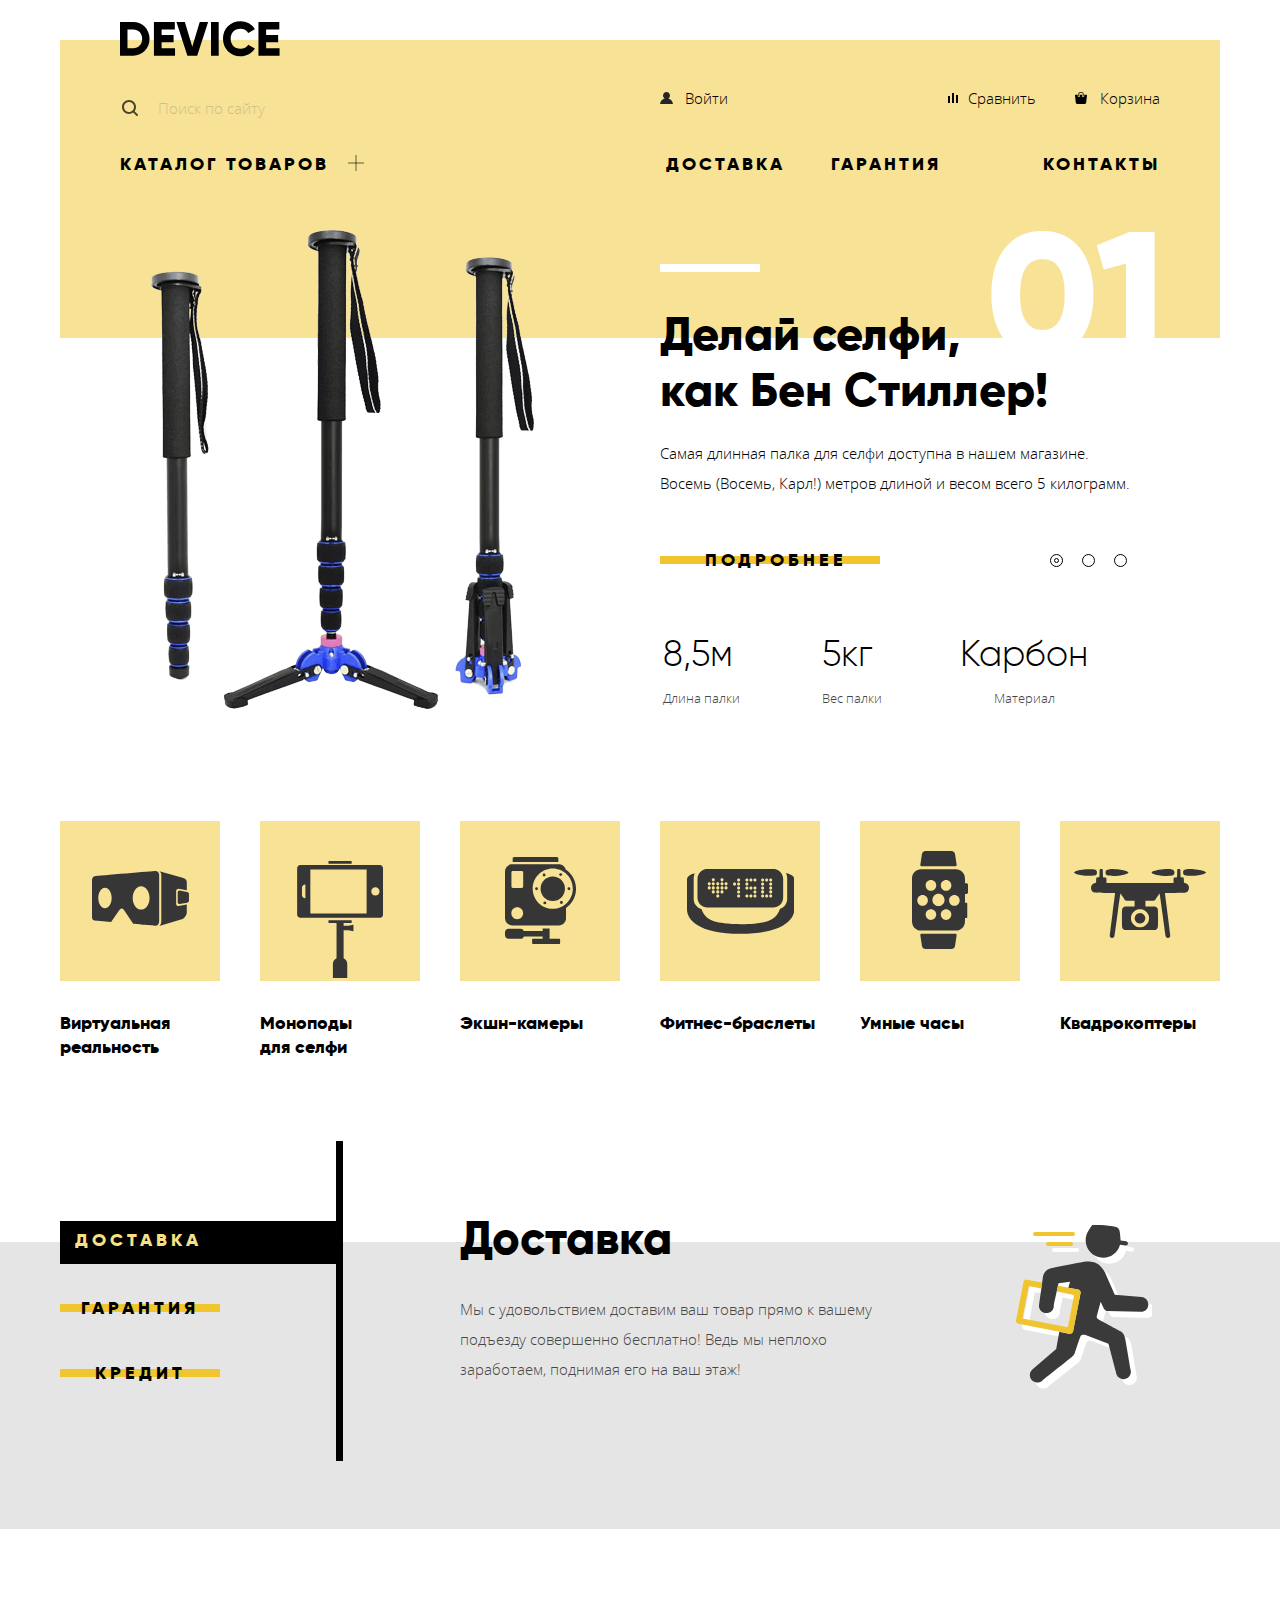
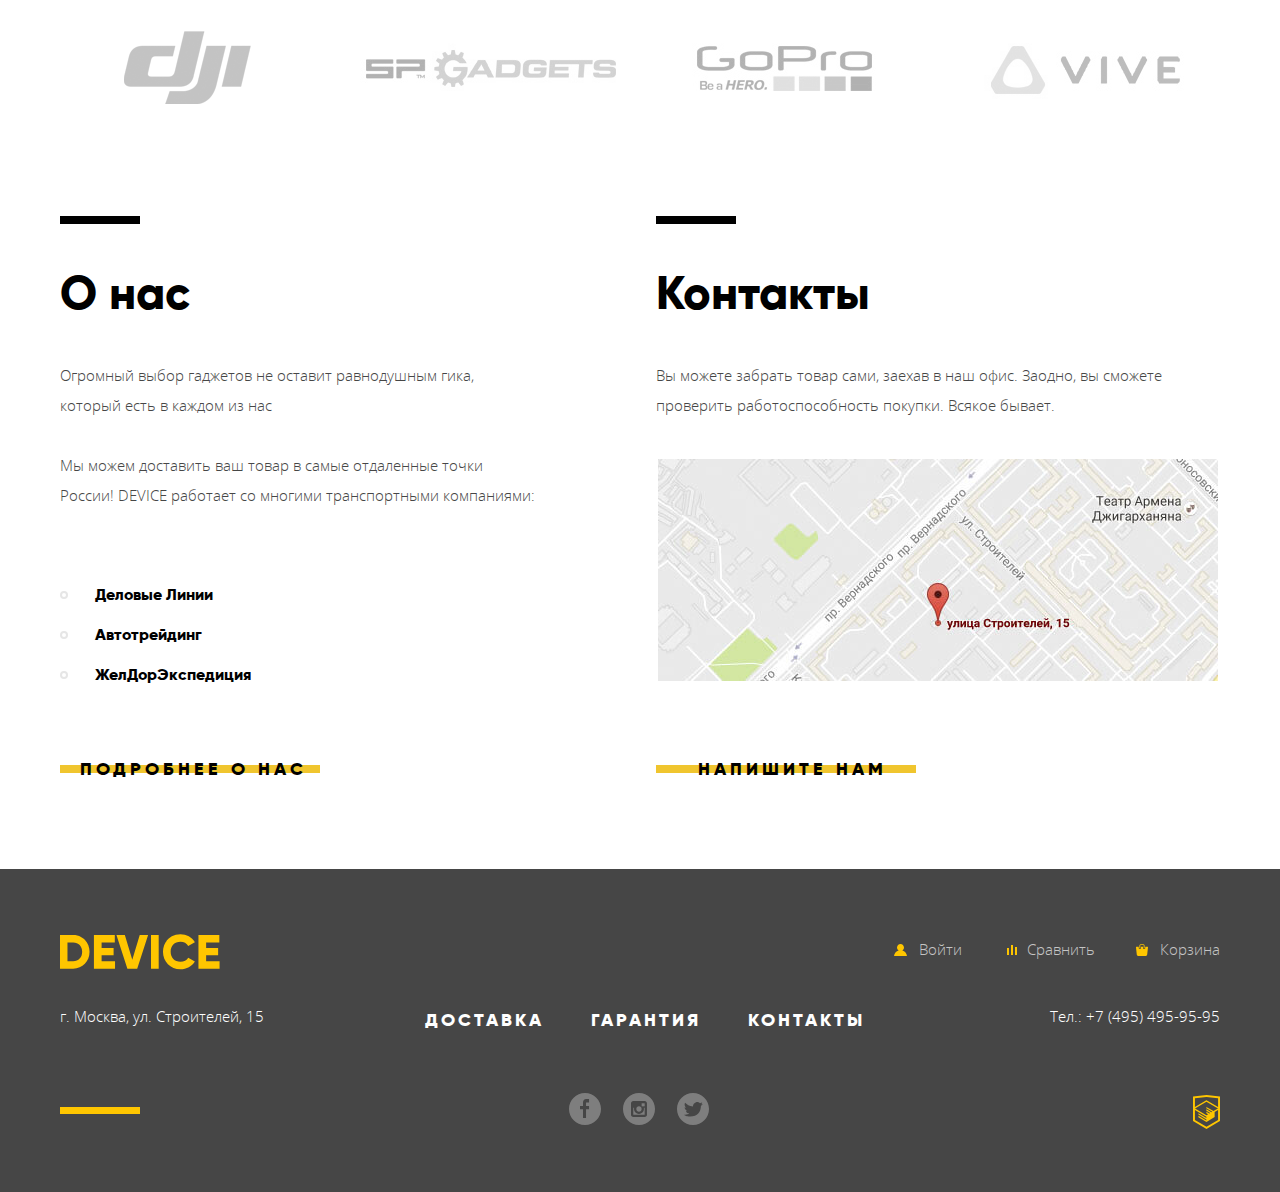
==== commit 647917e4: "Правка декоративных элементов" ====
--- a/index.html
+++ b/index.html
@@ -103,7 +103,9 @@
             <ol class="goods__list">
               <li class="goods__item goods__item--1">
                 <div class="goods__wrap">
-                  <img class="goods__img" src="img/slider/slider-1.png" width="384" height="486" alt="Фото палки для селфи">
+                  <div class="goods__wrap-img">
+                    <img class="goods__img" src="img/slider/slider-1.png" width="384" height="486" alt="Фото палки для селфи">
+                  </div>
                   <div class="goods__description">
                     <p class="goods__text">
                       <span class="goods__desk">Делай селфи,</span>
@@ -127,11 +129,13 @@
               </li>
               <li class="goods__item goods__item--2">
                 <div class="goods__wrap">
-                  <img class="goods__img" src="img/slider/slider-2.png" width="345" height="485" alt="Фото фитнес браслета">
+                  <div class="goods__wrap-img">
+                    <img class="goods__img" src="img/slider/slider-2.png" width="345" height="485" alt="Фото фитнес браслета">
+                  </div>
                   <div class="goods__description">
                     <p class="goods__text"><span class="goods__desk">Худеем</span><span class="goods__desk">правильно!</span></p>
                     <p class="goods__text"><span class="goods__data">Мотивирующие фитнес-браслеты помогут найти в себе силы</span><span class="goods__data">не пропускать занятия и соблюдать диету</span>.</p>
-                    <a class="btn" href="#">Подробнее</a>
+                    <a class="btn btn--slider" href="#">Подробнее</a>
                     <table class="goods__table">
                       <tr class="goods__line">
                         <td class="goods__cell">48 часов</td>
@@ -145,7 +149,9 @@
               </li>
               <li class="goods__item goods__item--3">
                 <div class="goods__wrap">
-                  <img class="goods__img" src="img/slider/slider-3.png" width="526" height="334" alt="Фото фитнес браслета">
+                  <div class="goods__wrap-img">
+                    <img class="goods__img" src="img/slider/slider-3.png" width="526" height="334" alt="Фото фитнес браслета">
+                  </div>
                   <div class="goods__description">
                     <p class="goods__text"><span class="goods__desk">Порхает как бабочка, жалит как пчела!</span></p>
                     <p class="goods__text"><span class="goods__data">Этот обычный, на первый взгляд, квадрокоптер оснащен</span><span class="goods__data">мощным лазером, замаскированным под стандартную камеру</span></p>
@@ -319,68 +325,66 @@
     <footer class="footer-main">
       <div class="container">
 
-      <div class="additional-information">
-
-        <a class="additional-information__logo"><img class="additional-information__img" src="img/footer/logo.svg" alt="Device"><span class="visually-hidden">Device</span></a>
-
-        <ul class="additional-information__list">
-          <li class="additional-information__item">
-            <a class="additional-information__link" href="#">Войти</a>
-          </li>
-          <li class="additional-information__item">
-            <a class="additional-information__link" href="#">Сравнить</a>
-          </li>
-          <li class="additional-information__item">
-            <a class="additional-information__link" href="#">Корзина</a>
-          </li>
-        </ul>
-
-      </div>
-
-
-
-      <div class="address">
-
-        <p class="address__text">г. Москва, ул. Строителей, 15</p>
-
-        <nav class="main-nav main-nav--footer">
-          <ul class="main-nav__list">
-            <li class="main-nav__item">
-              <a class="main-nav__link" href="#">Доставка</a>
-            </li>
-            <li class="main-nav__item">
-              <a class="main-nav__link" href="#">Гарантия</a>
-            </li>
-            <li class="main-nav__item">
-              <a class="main-nav__link" href="#">Контакты</a>
+        <div class="additional-information">
+
+          <a class="additional-information__logo"><img class="additional-information__img" src="img/footer/logo.svg" alt="Device"><span class="visually-hidden">Device</span></a>
+
+          <ul class="additional-information__list">
+            <li class="additional-information__item">
+              <a class="additional-information__link" href="#">Войти</a>
+            </li>
+            <li class="additional-information__item">
+              <a class="additional-information__link" href="#">Сравнить</a>
+            </li>
+            <li class="additional-information__item">
+              <a class="additional-information__link" href="#">Корзина</a>
             </li>
           </ul>
-        </nav>
-
-        <a class="address__link" href=”tel:+74954959595”>Тел.: +7 (495) 495-95-95</a>
-
-      </div>
-
-      <div class="additional-data">
-
-        <div class="additional-data__wrap"><span class="visually-hidden">Декоративный элемент</span></div>
-
-        <div class="social">
-          <ul class="social__list">
-            <li class="social__item">
-              <a class="social__link social__link--fb" href="#"><span class="visually-hidden">Фейсбук</span></a>
-            </li>
-            <li class="social__item">
-              <a class="social__link social__link--ins" href="#"><span class="visually-hidden">Инстограмм</span></a>
-            </li>
-            <li class="social__item">
-              <a class="social__link social__link--twit" href="#"><span class="visually-hidden">твиттер</span></a>
-            </li>
-          </ul>
-        </div>
-
-        <a class="additional-data__link" href="https://htmlacademy.ru/intensive/htmlcss"><span class="visually-hidden">Htmlacademy</span></a>
-      </div>
+
+        </div>
+
+        <div class="address">
+
+          <p class="address__text">г. Москва, ул. Строителей, 15</p>
+
+          <nav class="main-nav main-nav--footer">
+            <ul class="main-nav__list">
+              <li class="main-nav__item">
+                <a class="main-nav__link" href="#">Доставка</a>
+              </li>
+              <li class="main-nav__item">
+                <a class="main-nav__link" href="#">Гарантия</a>
+              </li>
+              <li class="main-nav__item">
+                <a class="main-nav__link" href="#">Контакты</a>
+              </li>
+            </ul>
+          </nav>
+
+          <a class="address__link" href=”tel:+74954959595”>Тел.: +7 (495) 495-95-95</a>
+
+        </div>
+
+        <div class="additional-data">
+
+          <div class="additional-data__wrap"><span class="visually-hidden">Декоративный элемент</span></div>
+
+          <div class="social">
+            <ul class="social__list">
+              <li class="social__item">
+                <a class="social__link social__link--fb" href="#"><span class="visually-hidden">Фейсбук</span></a>
+              </li>
+              <li class="social__item">
+                <a class="social__link social__link--ins" href="#"><span class="visually-hidden">Инстограмм</span></a>
+              </li>
+              <li class="social__item">
+                <a class="social__link social__link--twit" href="#"><span class="visually-hidden">твиттер</span></a>
+              </li>
+            </ul>
+          </div>
+
+          <a class="additional-data__link" href="https://htmlacademy.ru/intensive/htmlcss"><span class="visually-hidden">Htmlacademy</span></a>
+        </div>
 
       </div>
 
@@ -409,10 +413,10 @@
         </form>
       </div>
 
-      <div class="modal-map">
+      <!--<div class="modal-map">
         <img class="modal-map__img" src="img/maps-img/map1.jpg" width="970" height="476" alt="Карта проезда">
         <button class="modal-map__close" type="button" title="Закрыть">Закрыть</button>
-      </div>
+      </div>-->
 
     <script src="js/modal.js"></script>
   </body>
--- a/css/style.css
+++ b/css/style.css
@@ -381,17 +381,20 @@
 
 .goods__controls {
   position: absolute;
+  top: 370px;
+  left: 1035px;
   bottom: 200px;
   right: 135px;
+  width: 100px;
   z-index: 20;
 
 }
 
 .control {
   display: inline-block;
-  width: 10px;
-  height: 10px;
-  margin-left: 17px;
+  width: 11px;
+  height: 11px;
+  margin-left: 15px;
   background-color: #fff;
   border: 1px solid #000;
   border-radius: 50%;
@@ -408,7 +411,7 @@
   border-radius: 50%;
   position: absolute;
   top: 25%;
-  left: 25%;
+  left: 30%;
 }
 
 .goods__list {
@@ -435,13 +438,6 @@
   background-image: linear-gradient(to bottom, #f7e296 27%, #ffffff 27%);
 }
 
-.goods__item--2 .goods__wrap {
-  background-image: linear-gradient(to bottom, #f7e296 28%, #ffffff 28%);
-}
-
-.goods__item--3 .goods__wrap {
-  background-image: linear-gradient(to bottom, #f7e296 30%, #ffffff 30%);
-}
 
 #btn-1:checked ~ .goods__list .goods__item--1 {
   opacity: 1;
@@ -467,29 +463,36 @@
   border-color: #000;
 }
 
+.goods__wrap-img {
+  width: 550px;
+  height: 600px;
+
+}
+
 .goods__img {
   margin-top: 50px;
-  margin-left: 28px;
+  margin-left: 30px;
 }
 
 .goods__description {
   width: 500px;
-
+  margin-left: -130px;
 }
 
 .goods__item--3 .goods__description {
  width: 540px;
+ margin-left: -10px;
  z-index: 10;
 }
 
 .goods__item--2 .goods__img {
   margin-top: 65px;
-  margin-left: 50px;
+  margin-left: 55px;
 }
 
 .goods__item--3 .goods__img {
   margin-top: 115px;
-  margin-left: 10px;
+  margin-left: 9px;
 
 }
 
@@ -559,8 +562,8 @@
   color: rgba(0, 0, 0, 0.3);
 }
 
-.goods__item--2 .bth {
-  margin-top: 21px;
+.btn--slider {
+  margin-top: 20px;
 }
 
 .goods__table {
@@ -591,6 +594,10 @@
   line-height: 20px;
   font-weight: 300;
   color: #464646;
+}
+
+.goods__item--3 .goods__line .goods__cell:nth-child(1) {
+  padding-right: 45px;
 }
 
 .goods__list {
@@ -1252,10 +1259,10 @@
 .additional-data__link::before {
   content: "";
   position: absolute;
-  bottom: 30px;
-  right: 0;
-  display: block;
-  width: 30px;
+  bottom: 27px;
+  right: -8px;
+  display: block;
+  width: 35px;
   height: 40px;
   background: url(../img/footer/logotupy.svg) no-repeat;
 }
@@ -1504,6 +1511,11 @@
 
 /* стилизация фильтра и сортировки */
 
+.wrapper {
+  background-image: linear-gradient(to right, #ffffff 30%, #ffffff 30%);
+  overflow-x: hidden;
+}
+
 .container-catalog {
   width: 1160px;
   margin: 0 auto;
@@ -1695,7 +1707,7 @@
   position: absolute;
   top: 5px;
   left: 2px;
-  width: 20px;
+  width: 25px;
   height: 20px;
   background-image: url(../img/catalog-filter/checkbox-on2.svg);
   background-repeat: no-repeat;
@@ -1739,8 +1751,8 @@
 }
 
 .catalog-filter__input-radio:hover + .catalog-filter__desk::before {
-  background-color: rgba(0, 0, 0, 0.6);
-  box-shadow: 0 0 0 4px #efefef,
+  background-color: #eee;
+  box-shadow: 0 0 0 4px #eee,
               0 0 0 8px rgba(0, 0, 0, 0.6);
 }
 
@@ -1791,10 +1803,6 @@
   width: 835px;
 }
 
-.catalog-products__wrap {
-  padding-left: 70px;
-}
-
 
 .sorting {
   display: flex;
@@ -1802,12 +1810,13 @@
   width: 765px;
   min-height: 70px;
   margin-bottom: 70px;
+  margin-left: 70px;
   background-color: #ebebeb;
   position: relative;
 }
 
 
-/*.sorting::before {
+.sorting::before {
   content: "";
   display: block;
   width: 5000px;
@@ -1816,7 +1825,7 @@
   position: absolute;
   top: 0;
   left: 765px;
-}*/
+}
 
 .sorting__list {
   display: flex;
@@ -1904,6 +1913,8 @@
   display: flex;
   flex-wrap: wrap;
   width: 765px;
+  margin-left: 70px;
+
 }
 
 .catalog-products__item:nth-child(1n) {
@@ -1975,13 +1986,23 @@
 }
 
 .catalog-products__text {
-
+  padding-top: 3px;
   font-family: "Gilroy", Arial, sans-serif;
   font-size: 16px;
   line-height: 24px;
   font-weight: 300;
   color: #464646;
   margin: 0;
+}
+
+.catalog-products__item:nth-child(2n) .catalog-products__text {
+  padding-top: 11px;
+
+}
+
+.catalog-products__item:nth-child(2n) .catalog-products__title {
+  padding-top: 7px;
+
 }
 
 .catalog-products__actions .catalog-products__link {
@@ -2030,6 +2051,7 @@
   display: flex;
   justify-content: space-between;
   align-items: center;
+  margin-left: 70px;
   background-color: #ebebeb;
 }
 
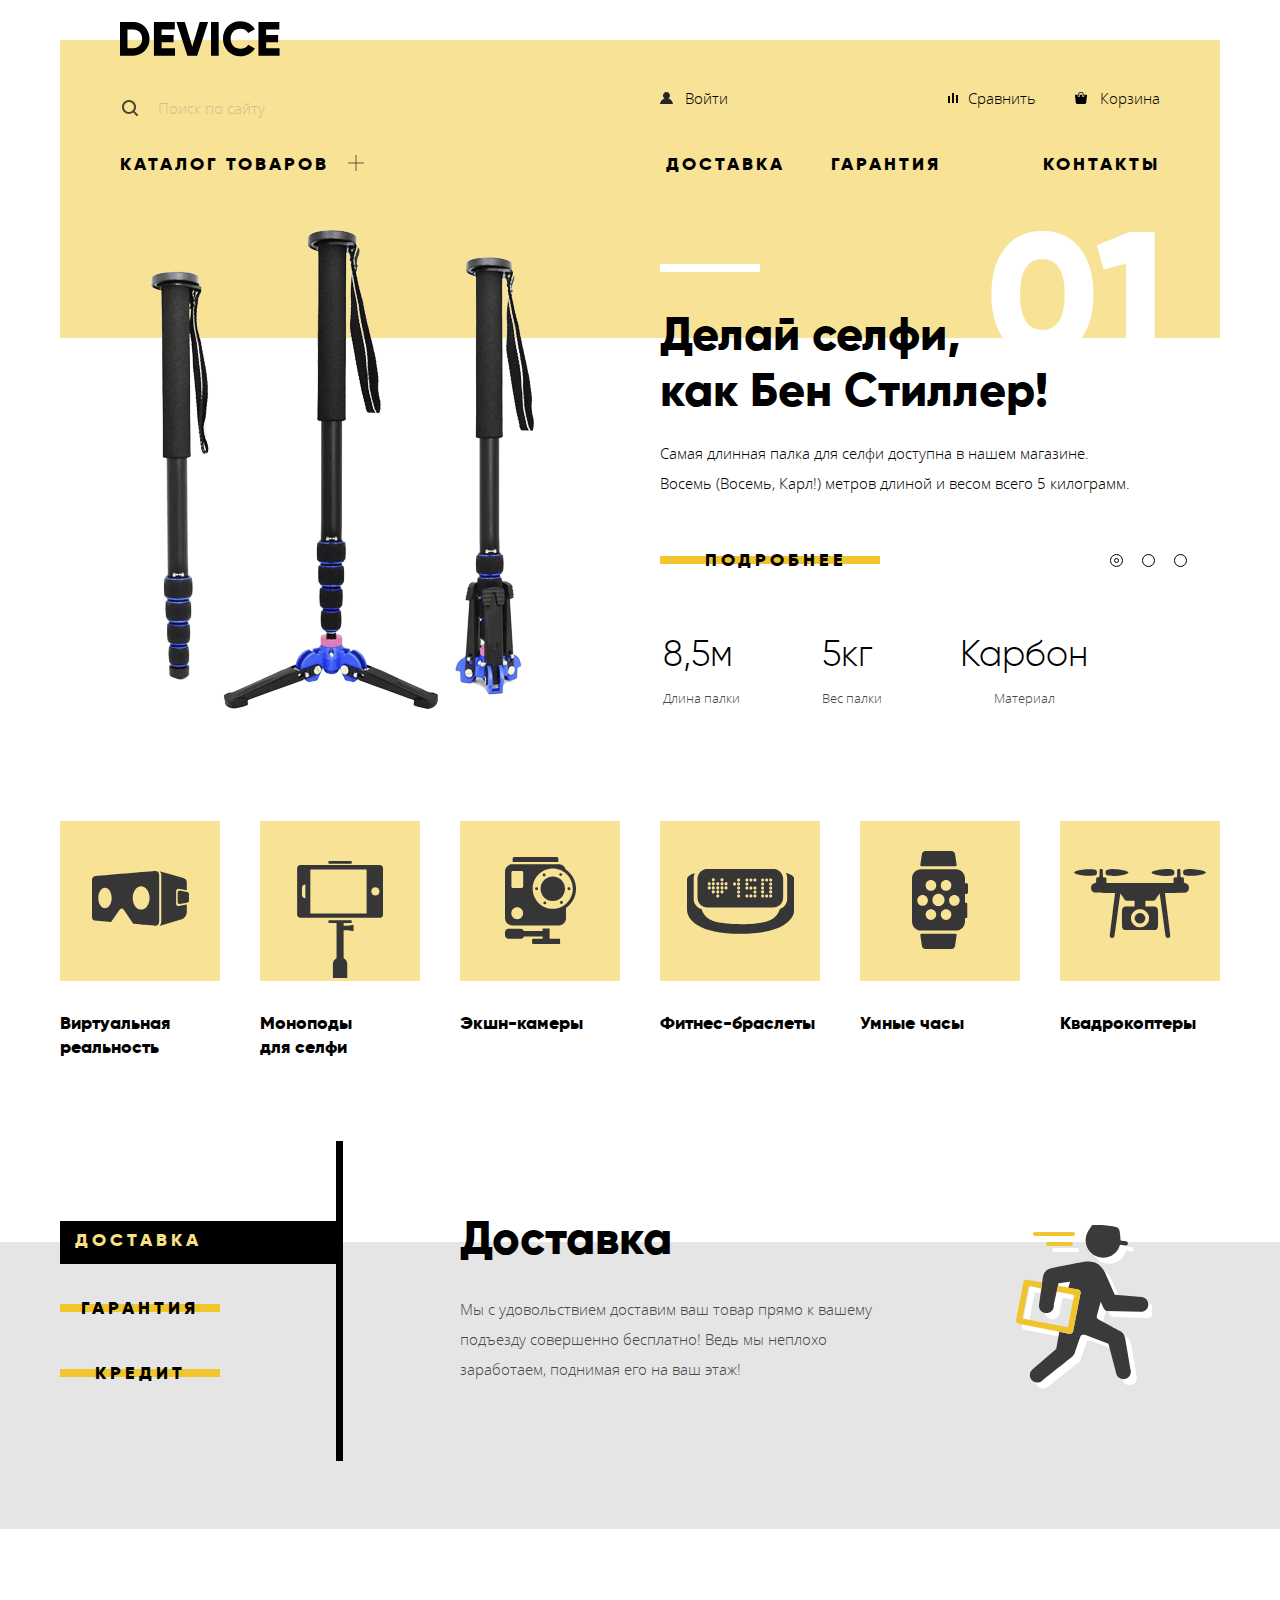
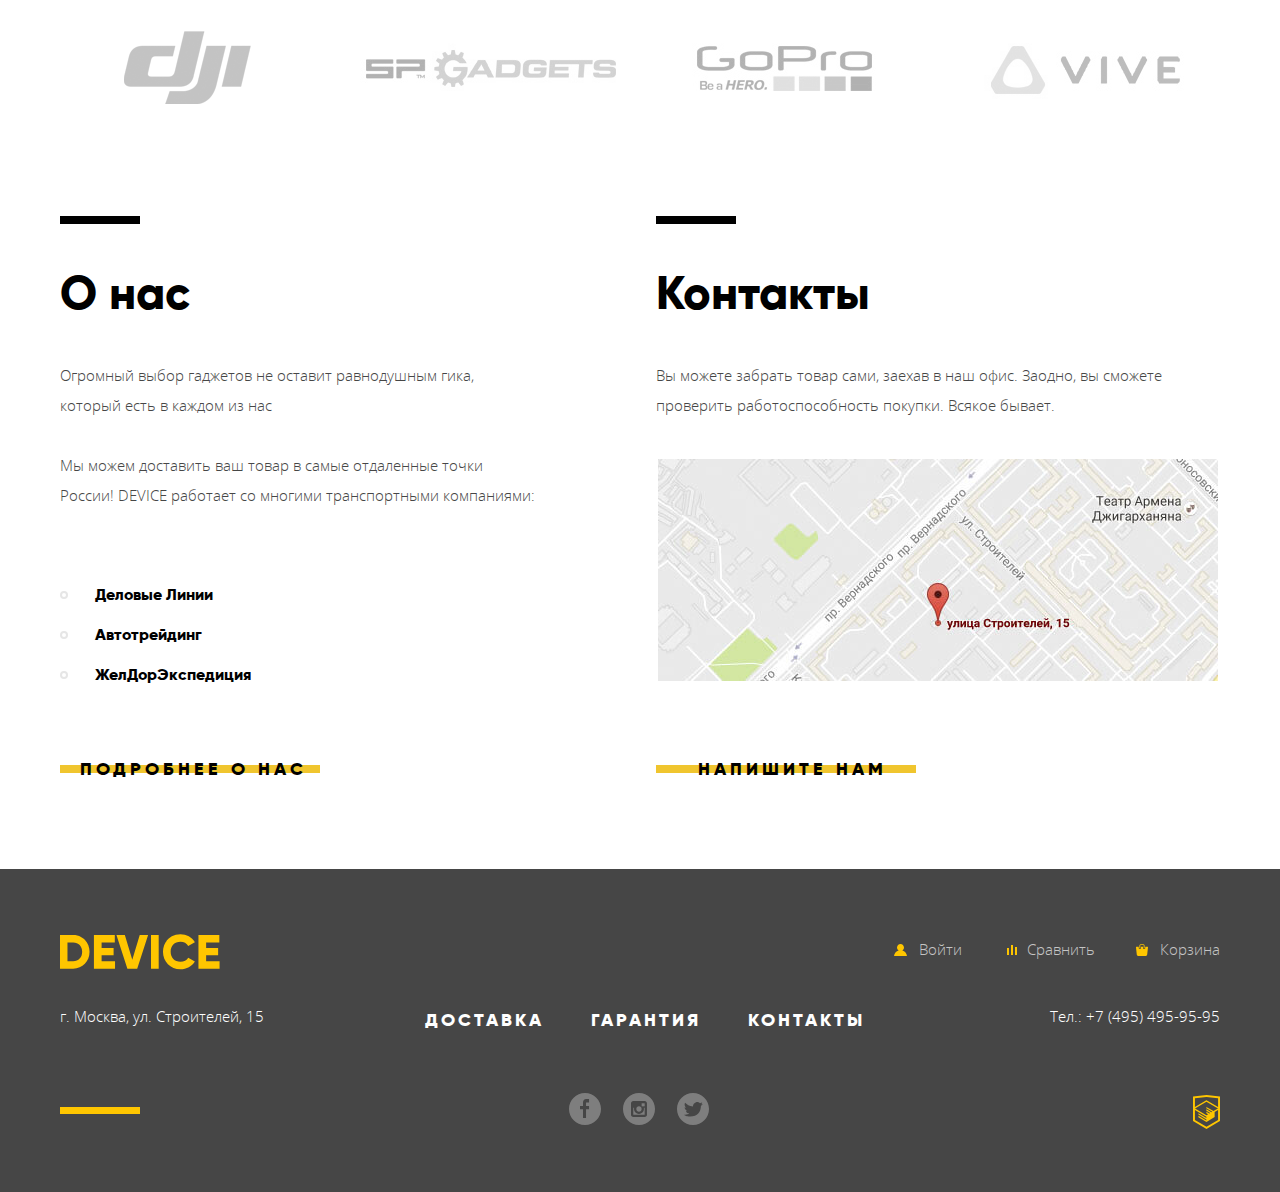
==== commit 4baa62f4: "Модальное окно, переключатели слайдера" ====
--- a/index.html
+++ b/index.html
@@ -19,7 +19,7 @@
 
     <header class="header-main">
 
-      <div class="container-wraper">
+      <div class="container-wrapper">
 
         <div class="header-scope">
           <a class="header-scope__logo"><img class="header-scope__img" src="img/header/logo.svg" alt="Device"><span class="visually-hidden">Device</span></a>
@@ -390,7 +390,8 @@
 
     </footer>
 
-    <div class="modal">
+    <div class="modal-wrapper">
+      <div class="modal">
         <button class="modal__close" type="button" title="Закрыть">Закрыть</button>
         <form class="modal__form" action="#" method="post">
           <div class="modal__wrap">
@@ -412,7 +413,7 @@
           </div>
         </form>
       </div>
-
+    </div>
       <!--<div class="modal-map">
         <img class="modal-map__img" src="img/maps-img/map1.jpg" width="970" height="476" alt="Карта проезда">
         <button class="modal-map__close" type="button" title="Закрыть">Закрыть</button>
--- a/css/style.css
+++ b/css/style.css
@@ -61,14 +61,14 @@
 .container {
   width: 1160px;
   margin: 0 auto;
-
+  position: relative;
 }
 
 .header-main {
   padding-top: 40px;
 }
 
-.container-wraper {
+.container-wrapper {
   width: 1120px;
   margin: 0 auto;
   padding: 0 20px;
@@ -76,7 +76,7 @@
 
 }
 
-.container-wraper--catalog {
+.container-wrapper--catalog {
   min-height: 185px;
 }
 
@@ -1055,7 +1055,7 @@
   padding-top: 60px;
   padding-bottom: 30px;
   background-color: #464646;
-
+  overflow-x: hidden;
 }
 
 /* блок additional-information */
@@ -1276,18 +1276,27 @@
 
 /* стилизация модальных окон */
 
+.modal-wrapper {
+  width: 100%;
+  height: 100vh;
+  position: fixed;
+  top: 0;
+  left: 0;
+  display: flex;
+  justify-content: center;
+  align-items: center;
+  z-index: 30;
+  display: none;
+
+}
+
 .modal {
-  display: none;
   width: 962px;
-  height: 550px;
-  position: fixed;
-  top: 114px;
-  left: 150px;
+  height: 557px;
   padding-top: 88px;
   background-color: #fff;
   box-shadow: 0 10px 40px 0px rgba(5,5,5,0.5);
-  z-index: 40;
-
+  position: relative;
 }
 
 .modal__close {
@@ -1412,7 +1421,7 @@
 }
 
 .modal--show {
-  display: block;
+  display: flex;
 }
 
 /*  стилизация карты */
@@ -1442,7 +1451,7 @@
 
 /* стилизация h1 и хлебных крошек */
 
-.main-content__wraper {
+.main-content__wrapper {
   min-height: 180px;
   padding-left: 60px;
 }
@@ -1593,6 +1602,24 @@
   padding: 0;
   height: 140px;
   border: none;
+}
+
+.catalog-filter__fieldset::before {
+  content: "";
+  width: 200px;
+  height: 2px;
+  position: absolute;
+  top: -2px;
+  left: 0;
+  background-color: #000;
+}
+
+.catalog-filter__fieldset:nth-child(1) {
+  margin-top: 70px;
+}
+
+.catalog-filter__fieldset:nth-child(3) {
+  margin-top: 2px;
 }
 
 .catalog-filter__range {
@@ -1671,6 +1698,7 @@
 
 .catalog-filter__fieldset:nth-of-type(2) {
   min-height: 283px;
+  margin-top: 1px;
 }
 
 .catalog-filter__fieldset:nth-of-type(2) .catalog-filter__legent {
@@ -1705,19 +1733,23 @@
 .catalog-filter__input-checkbox:checked + .catalog-filter__desk::after {
   content: "";
   position: absolute;
-  top: 5px;
-  left: 2px;
+  top: 6px;
+  left: 0px;
   width: 25px;
-  height: 20px;
+  height: 21px;
   background-image: url(../img/catalog-filter/checkbox-on2.svg);
   background-repeat: no-repeat;
   z-index: 10;
 
 }
 
-.catalog-filter__input-checkbox:hover + .catalog-filter__desk::after,
 .catalog-filter__input-checkbox:hover + .catalog-filter__desk::before {
   opacity: 0.6;
+}
+
+.catalog-filter__input-checkbox:hover + .catalog-filter__desk::after {
+  background-image: url(../img/catalog-filter/checkbox-on3.svg);
+  background-repeat: no-repeat;
 }
 
 
@@ -1810,7 +1842,7 @@
   width: 765px;
   min-height: 70px;
   margin-bottom: 70px;
-  margin-left: 70px;
+  padding-left: 70px;
   background-color: #ebebeb;
   position: relative;
 }
@@ -1950,7 +1982,7 @@
   opacity: 1;
 }
 
-.catalog-products__wraper {
+.catalog-products__wrapper {
   width: 220px;
   margin: auto;
   margin-top: 50%;
@@ -1973,6 +2005,7 @@
 
 .catalog-products__title {
   margin: 0;
+  line-height: 23px;
 }
 
 .catalog-products__title .catalog-products__link {
@@ -1986,7 +2019,7 @@
 }
 
 .catalog-products__text {
-  padding-top: 3px;
+
   font-family: "Gilroy", Arial, sans-serif;
   font-size: 16px;
   line-height: 24px;
@@ -1996,12 +2029,7 @@
 }
 
 .catalog-products__item:nth-child(2n) .catalog-products__text {
-  padding-top: 11px;
-
-}
-
-.catalog-products__item:nth-child(2n) .catalog-products__title {
-  padding-top: 7px;
+  margin-top: 1px;
 
 }
 
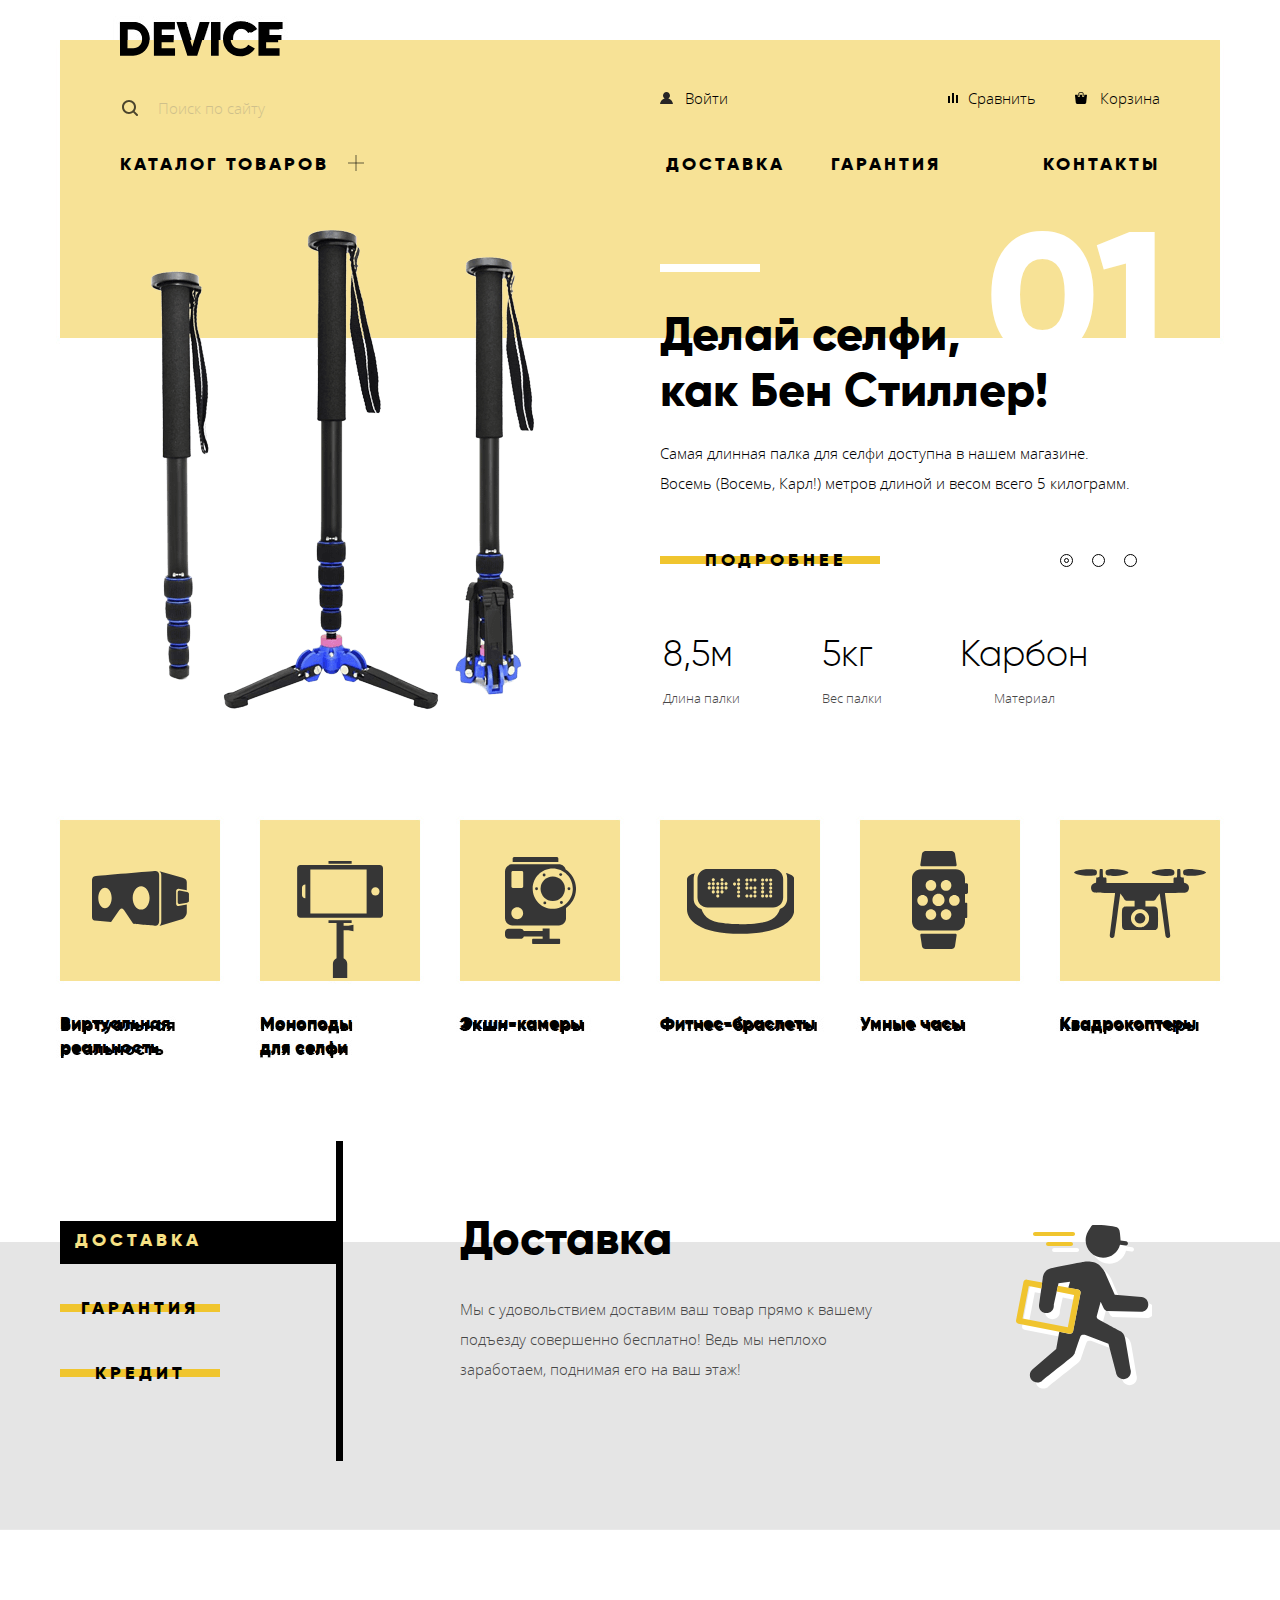
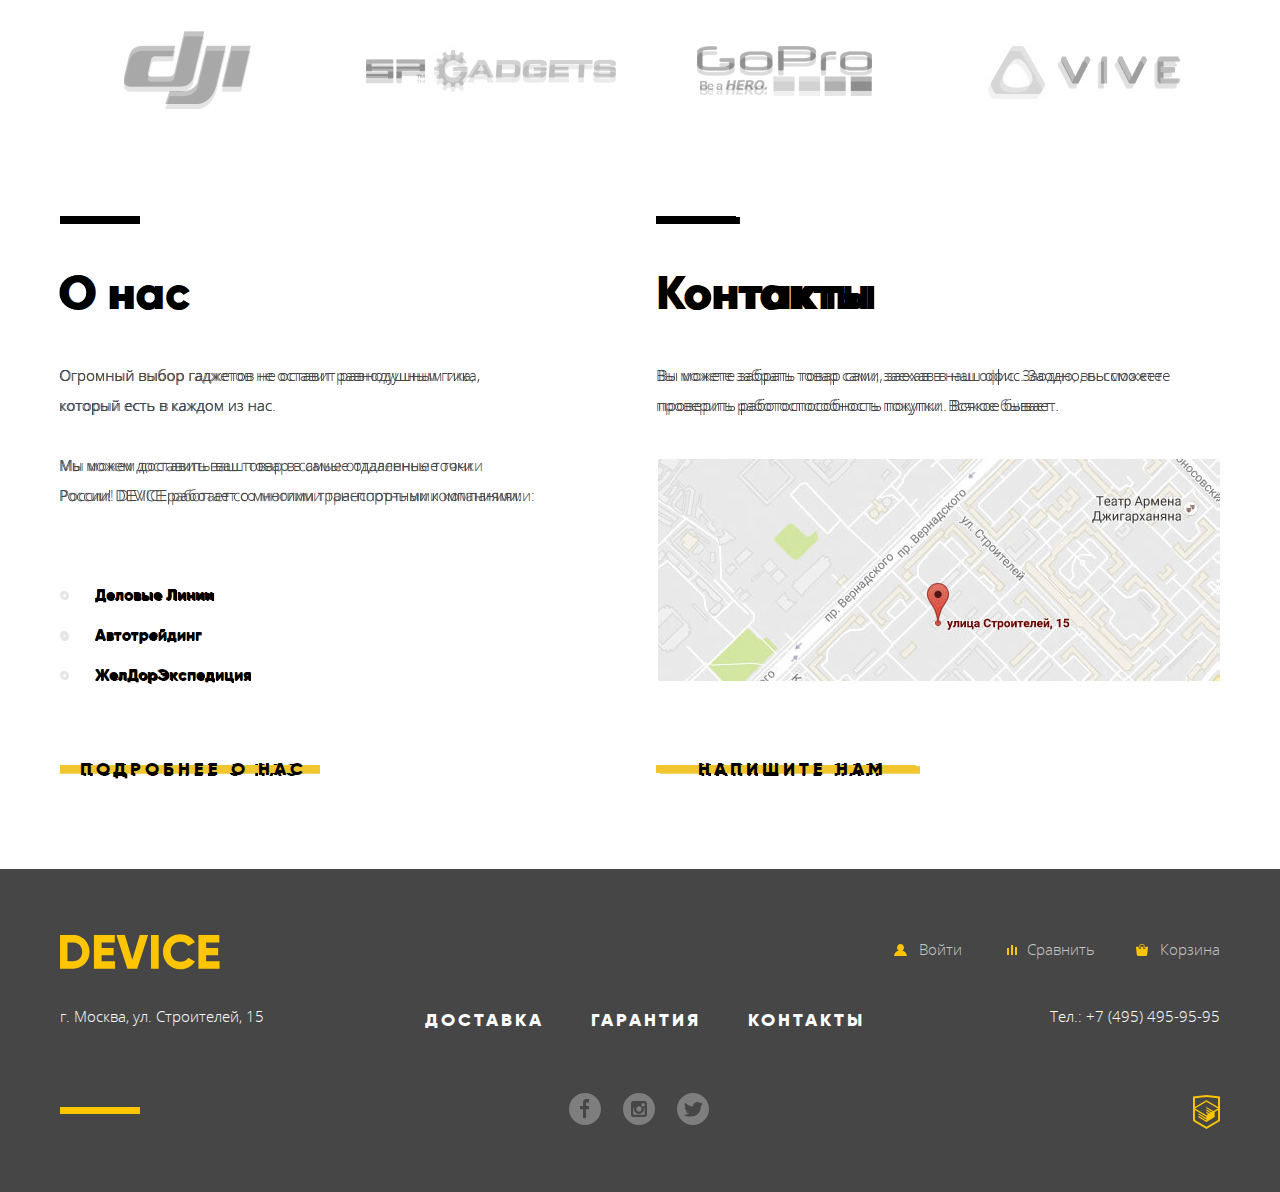
==== commit 6b1c4a44: "Модальное окно, переключатели сдлайдера" ====
--- a/index.html
+++ b/index.html
@@ -11,7 +11,7 @@
 
     <style>
        BODY {
-        background: url(background/device-index1.jpg) 50% 0 no-repeat;
+        background: url(background/device-index.jpg) 50% 0 no-repeat;
 
       }
 
--- a/css/style.css
+++ b/css/style.css
@@ -382,9 +382,8 @@
 .goods__controls {
   position: absolute;
   top: 370px;
-  left: 1035px;
-  bottom: 200px;
-  right: 135px;
+  left: 985px;
+
   width: 100px;
   z-index: 20;
 
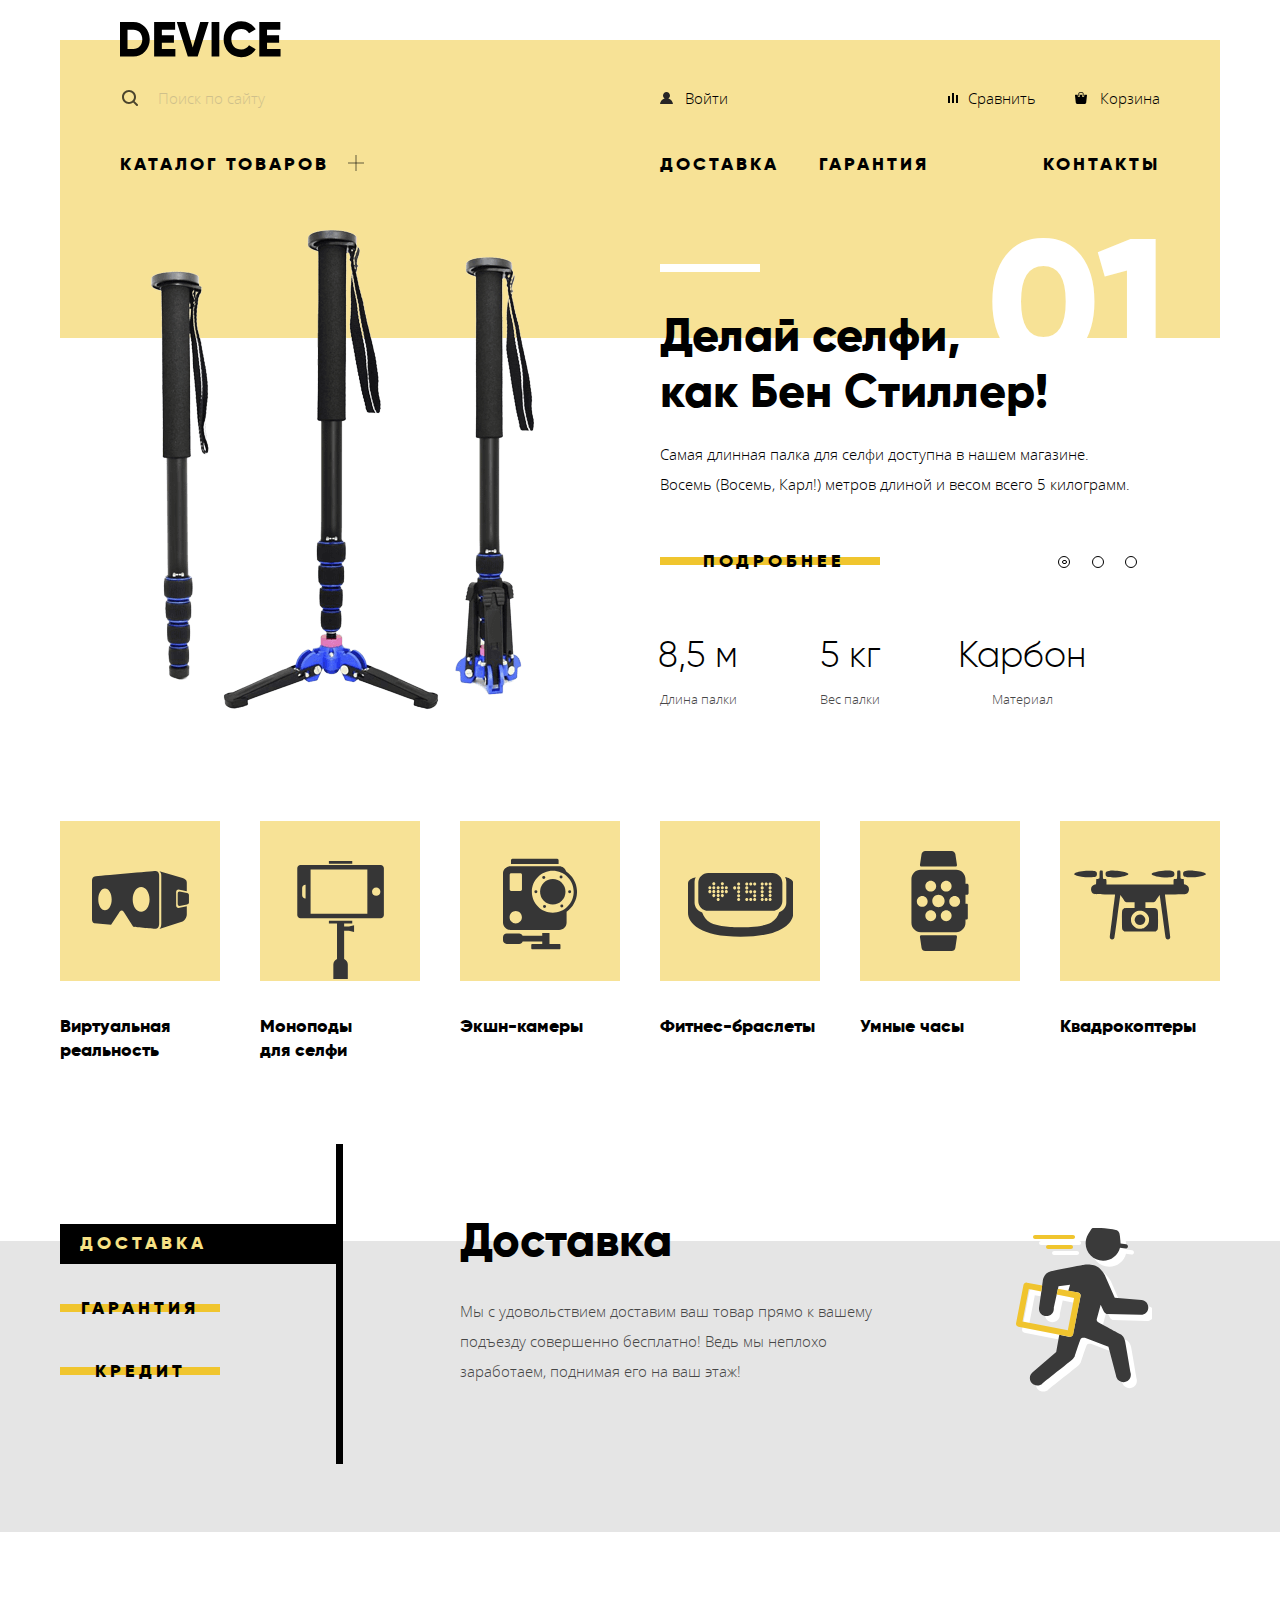
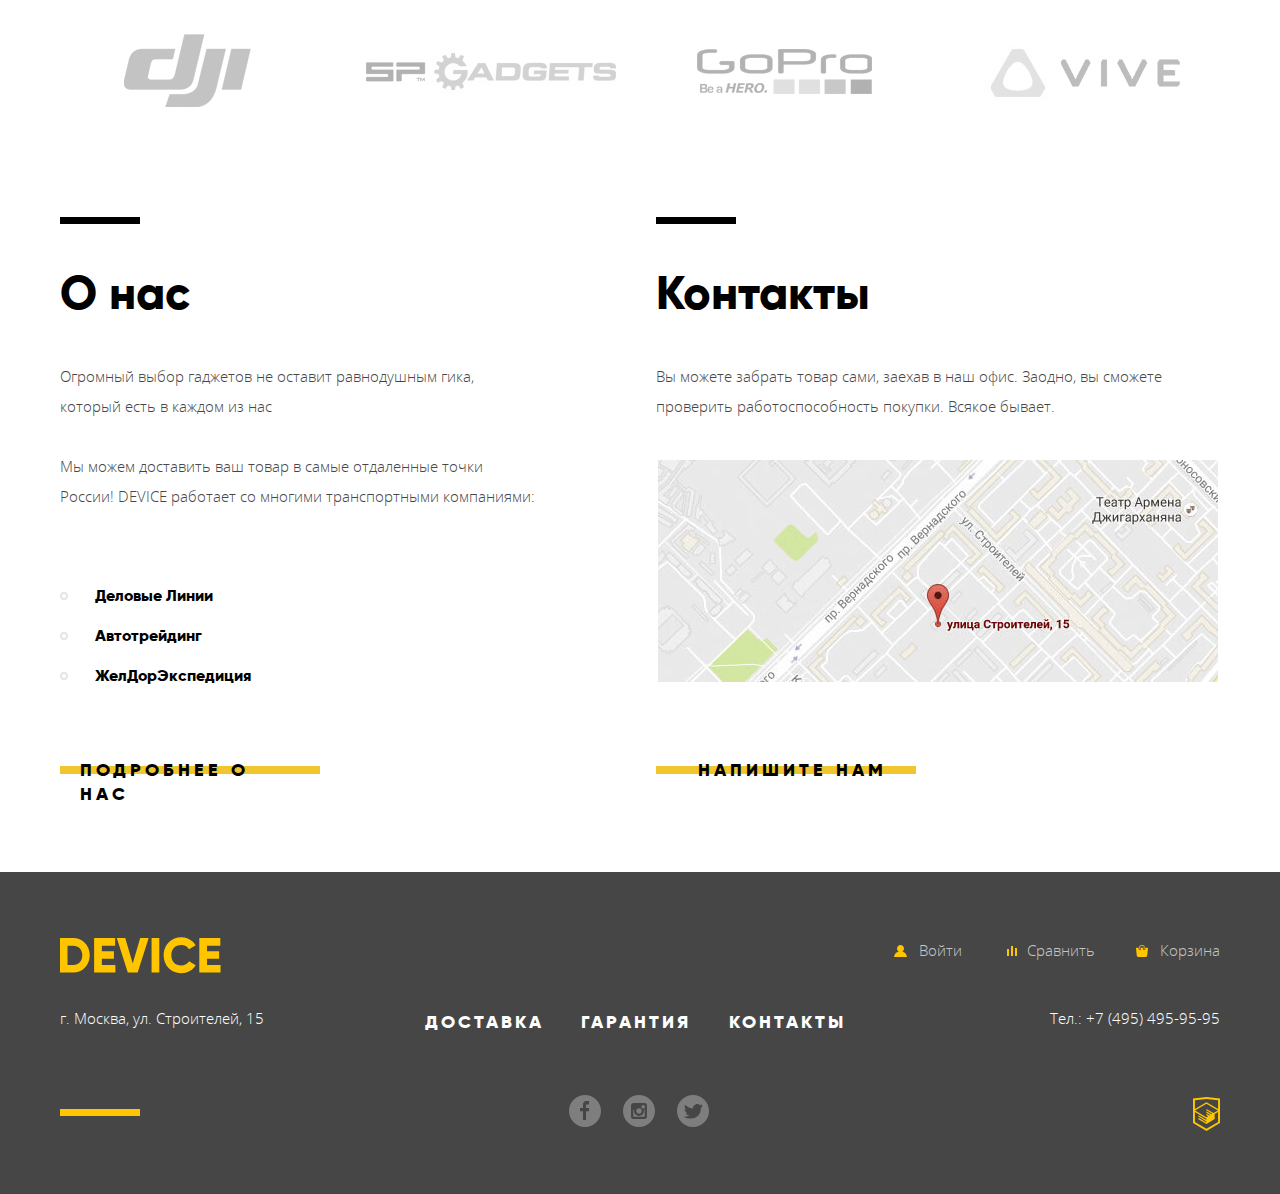
==== commit 8a49d3ed: "Правки после первой проверки" ====
--- a/index.html
+++ b/index.html
@@ -4,25 +4,18 @@
     <meta charset="utf-8">
     <title>HTML Academy: Девайс</title>
     <link rel="stylesheet" href="css/normalize.css">
-    <link rel="stylesheet" href="css/style.css">
+    <link href="css/style.min.css" rel="stylesheet">
 
   </head>
+
   <body>
 
-    <style>
-       BODY {
-        background: url(background/device-index.jpg) 50% 0 no-repeat;
-
-      }
-
-    </style>
-
     <header class="header-main">
 
       <div class="container-wrapper">
 
         <div class="header-scope">
-          <a class="header-scope__logo"><img class="header-scope__img" src="img/header/logo.svg" alt="Device"><span class="visually-hidden">Device</span></a>
+          <a class="header-scope__logo"><img class="header-scope__img" src="img/header/logo.svg" width="163" height="37" alt="Device"><span class="visually-hidden">Device</span></a>
 
           <form class="header-scope__form" action="#">
             <input class="header-scope__search" type="search" placeholder="Поиск по сайту">
@@ -108,14 +101,13 @@
                   </div>
                   <div class="goods__description">
                     <p class="goods__text">
-                      <span class="goods__desk">Делай селфи,</span>
-                      <span class="goods__desk">как Бен Стиллер!</span></p>
-                    <p class="goods__text"><span class="goods__data">Самая длинная палка для селфи доступна в нашем магазине.</span><span class="goods__data">Восемь (Восемь, Карл!) метров длиной и весом всего 5 килограмм.</span></p>
+                      <span class="goods__desk">Делай селфи,<br>как Бен Стиллер!</span></p>
+                    <p class="goods__text">Самая длинная палка для селфи доступна в нашем магазине.<br>Восемь (Восемь, Карл!) метров длиной и весом всего 5 килограмм.</p>
                     <a class="btn" href="#">Подробнее</a>
                     <table class="goods__table">
                       <tr class="goods__line">
-                        <td class="goods__cell">8,5м</td>
-                        <td class="goods__cell">5кг</td>
+                        <td class="goods__cell">8,5 м</td>
+                        <td class="goods__cell">5 кг</td>
                         <td class="goods__cell">Карбон</td>
                       </tr>
                       <tr class="goods__line">
@@ -133,8 +125,8 @@
                     <img class="goods__img" src="img/slider/slider-2.png" width="345" height="485" alt="Фото фитнес браслета">
                   </div>
                   <div class="goods__description">
-                    <p class="goods__text"><span class="goods__desk">Худеем</span><span class="goods__desk">правильно!</span></p>
-                    <p class="goods__text"><span class="goods__data">Мотивирующие фитнес-браслеты помогут найти в себе силы</span><span class="goods__data">не пропускать занятия и соблюдать диету</span>.</p>
+                    <p class="goods__text"><span class="goods__desk">Худеем<br>правильно!</span></p>
+                    <p class="goods__text">Мотивирующие фитнес-браслеты помогут найти в себе силы<br>не пропускать занятия и соблюдать диету.</p>
                     <a class="btn btn--slider" href="#">Подробнее</a>
                     <table class="goods__table">
                       <tr class="goods__line">
@@ -154,7 +146,7 @@
                   </div>
                   <div class="goods__description">
                     <p class="goods__text"><span class="goods__desk">Порхает как бабочка, жалит как пчела!</span></p>
-                    <p class="goods__text"><span class="goods__data">Этот обычный, на первый взгляд, квадрокоптер оснащен</span><span class="goods__data">мощным лазером, замаскированным под стандартную камеру</span></p>
+                    <p class="goods__text">Этот обычный, на первый взгляд, квадрокоптер оснащен<br>мощным лазером, замаскированным под стандартную камеру.</p>
                     <a class="btn" href="#">Подробнее</a>
                     <table class="goods__table">
                       <tr class="goods__line">
@@ -179,7 +171,7 @@
               <li class="products__item">
                 <a class="products__link" href="#">
                   <div class="products__wrap">
-                    <img class="products__img" src="img/products/popular-1.svg" alt="Виртуальная реальность">
+                    <img class="products__img" src="img/products/popular-1.svg" width="97" height="108" alt="Виртуальная реальность">
                   </div>
                   <p class="products__text">Виртуальная<br>реальность</p>
                 </a>
@@ -187,7 +179,7 @@
               <li class="products__item">
                 <a class="products__link" href="#">
                   <div class="products__wrap">
-                    <img class="products__img" src="img/products/popular-2.svg" alt="Моноподы для селфи">
+                    <img class="products__img" src="img/products/popular-2.svg" width="87" height="158" alt="Моноподы для селфи">
                   </div>
                   <p class="products__text">Моноподы<br>для селфи</p>
                 </a>
@@ -195,7 +187,7 @@
               <li class="products__item">
                 <a class="products__link" href="#">
                   <div class="products__wrap">
-                    <img class="products__img" src="img/products/popular-3.svg" alt="Моноподы для селфи">
+                    <img class="products__img" src="img/products/popular-3.svg" width="74" height="130" alt="Моноподы для селфи">
                   </div>
                   <p class="products__text">Экшн-камеры</p>
                 </a>
@@ -203,7 +195,7 @@
               <li class="products__item">
                 <a class="products__link" href="#">
                   <div class="products__wrap">
-                    <img class="products__img" src="img/products/popular-4.svg" alt="Фитнес-браслеты">
+                    <img class="products__img" src="img/products/popular-4.svg" width="105" height="120" alt="Фитнес-браслеты">
                   </div>
                   <p class="products__text">Фитнес-браслеты</p>
                 </a>
@@ -211,7 +203,7 @@
               <li class="products__item">
                 <a class="products__link" href="#">
                   <div class="products__wrap">
-                    <img class="products__img" src="img/products/popular-5.svg" alt="Умные часы">
+                    <img class="products__img" src="img/products/popular-5.svg" width="70" height="130" alt="Умные часы">
                   </div>
                   <p class="products__text">Умные часы</p>
                 </a>
@@ -219,7 +211,7 @@
               <li class="products__item">
                 <a class="products__link" href="#">
                   <div class="products__wrap">
-                    <img class="products__img" src="img/products/poppular-6.svg" alt="Квадрокоптеры">
+                    <img class="products__img" src="img/products/poppular-6.svg" width="132" height="120" alt="Квадрокоптеры">
                   </div>
                   <p class="products__text">Квадрокоптеры</p>
                 </a>
@@ -244,18 +236,18 @@
                 <ul class="services__list">
                   <li class="services__item services__item--1">
                     <h3 class="services__title">Доставка</h3>
-                    <p class="services__text"><span class="services__desk">Мы с удовольствием доставим ваш товар прямо к вашему</span><span class="services__desk"> подъезду совершенно бесплатно! Ведь мы неплохо</span><span class="services__desk"> заработаем, поднимая его на ваш этаж!</span></p>
-                    <img class="services__img" src="img/services/delivery.svg" alt="Картинка курьера">
+                    <p class="services__text">Мы с удовольствием доставим ваш товар прямо к вашему<br>подъезду совершенно бесплатно! Ведь мы неплохо<br>заработаем, поднимая его на ваш этаж!</p>
+                    <img class="services__img" src="img/services/delivery.svg" width="136" height="164" alt="Картинка курьера">
                   </li>
                   <li class="services__item services__item--2">
                     <h3 class="services__title">Гарантия</h3>
-                    <p class="services__text"><span class="services__desk">Если из-за возгорания купленного у нас товара у вас сгорит</span><span class="services__desk"> дом — не переживайте, мы выдадим вам новый.</span><span  class="services__desk"> Товар, не дом, конечно же.</span></p>
-                    <img class="services__img" src="img/services/warranty.svg" alt="Картинка инструментов ремонта">
+                    <p class="services__text">Если из-за возгорания купленного у нас товара у вас сгорит<br>дом — не переживайте, мы выдадим вам новый.<br>Товар, не дом, конечно же.</p>
+                    <img class="services__img" src="img/services/warranty.svg" width="171" height="195" alt="Картинка инструментов ремонта">
                   </li>
                   <li class="services__item services__item--3">
                     <h3 class="services__title">Кредит</h3>
-                    <p class="services__text"><span class="services__desk">Залезть в долговую яму стало проще! Кредитные</span><span class="services__desk"> консультанты подберут для вас наиболее выгодные</span><span class="services__desk"> условия кредита. Выгодные для нашего банка, разумеется.</span></p>
-                    <img class="services__img" src="img/services/credit.svg" alt="Картинка фигурки человека">
+                    <p class="services__text">Залезть в долговую яму стало проще! Кредитные<br> консультанты подберут для вас наиболее выгодные<br>условия кредита. Выгодные для нашего банка, разумеется.</p>
+                    <img class="services__img" src="img/services/credit.svg" width="156" height="188" alt="Картинка фигурки человека">
                   </li>
                 </ul>
               </div>
@@ -296,8 +288,8 @@
 
             <div class="information-company__wrap">
               <h2 class="information-company__title">О нас</h2>
-              <p class="information-company__text"><span class="information-company__desk">Огромный выбор гаджетов не оставит равнодушным гика,</span><span class="information-company__desk">который есть в каждом из нас</span></p>
-              <p class="information-company__text"><span class="information-company__desk">Мы можем доставить ваш товар в самые отдаленные точки</span><span class="information-company__desk">России! DEVICE работает со многими транспортными компаниями:</span></p>
+              <p class="information-company__text">Огромный выбор гаджетов не оставит равнодушным гика,<br>который есть в каждом из нас</p>
+              <p class="information-company__text">Мы можем доставить ваш товар в самые отдаленные точки<br>России! DEVICE работает со многими транспортными компаниями:</p>
               <ul class="information-company__list">
                 <li class="information-company__item">Деловые Линии</li>
                 <li class="information-company__item">Автотрейдинг</li>
@@ -309,8 +301,8 @@
             </div>
             <div class="information-company__wrap">
               <h2 class="information-company__title">Контакты</h2>
-              <p class="information-company__text"><span class="information-company__desk">Вы можете забрать товар сами, заехав в наш офис. Заодно, вы сможете</span><span class="information-company__desk">проверить работоспособность покупки. Всякое бывает.</span></p>
-              <a class="information-company__link" href="https://2gis.ru/moscow/search/Cервис%20карте?queryState=center%2F37.62017%2C55.753399%2Fzoom%2F10" target="_blank">
+              <p class="information-company__text">Вы можете забрать товар сами, заехав в наш офис. Заодно, вы сможете<br>проверить работоспособность покупки. Всякое бывает.</p>
+              <a class="information-company__link">
                 <img class="information-company__img" src="img/information-company/map.jpg" width="560" height="222" alt="Карта">
               </a>
               <p class="information-company__text">
@@ -327,7 +319,7 @@
 
         <div class="additional-information">
 
-          <a class="additional-information__logo"><img class="additional-information__img" src="img/footer/logo.svg" alt="Device"><span class="visually-hidden">Device</span></a>
+          <a class="additional-information__logo"><img class="additional-information__img" src="img/footer/logo.svg" width="163" height="37" alt="Device"><span class="visually-hidden">Device</span></a>
 
           <ul class="additional-information__list">
             <li class="additional-information__item">
@@ -396,17 +388,23 @@
         <form class="modal__form" action="#" method="post">
           <div class="modal__wrap">
             <div class="modal__login">
-              <p class="modal__text">Ваше имя:</p>
-               <input class="modal__input" id="user-name" type="text" name="login-name" placeholder="Имя Фамилия" required>
+              <label class="modal__label">
+                <span class="modal__desk">Ваше имя:</span>
+                <input class="modal__input" id="user-name" type="text" name="login-name" placeholder="Имя Фамилия" required>
+              </label>
             </div>
             <div class="modal__email">
-              <p class="modal__text">Ваш e-mail:</p>
-              <input class="modal__input" id="email-box" type="email" name="email" placeholder="email@exampl.com" required>
+              <label class="modal__label">
+                <span class="modal__desk">Ваш e-mail:</span>
+                <input class="modal__input" id="email-box" type="email" name="email" placeholder="email@exampl.com" required>
+              </label>
             </div>
 
             <div class="modal__letter">
-              <p class="modal__text">Текст письма:</p>
-              <textarea class="modal__input" id="multiline-field" name="letter" placeholder="В свободной форме"></textarea>
+              <label class="modal__label">
+                <span class="modal__desk">Текст письма:</span>
+                <textarea class="modal__input" id="multiline-field" name="letter" placeholder="В свободной форме"></textarea>
+              </label>
             </div>
 
             <button class="btn btn--modal" type="submit" title="Отправить">Отправить</button>
@@ -414,11 +412,12 @@
         </form>
       </div>
     </div>
-      <!--<div class="modal-map">
-        <img class="modal-map__img" src="img/maps-img/map1.jpg" width="970" height="476" alt="Карта проезда">
-        <button class="modal-map__close" type="button" title="Закрыть">Закрыть</button>
-      </div>-->
-
-    <script src="js/modal.js"></script>
+    <div class="map-wrapper">
+      <div class="modal-map">
+        <iframe src="https://www.google.com/maps/embed?pb=!1m18!1m12!1m3!1d2249.1125488779867!2d37.527429316310936!3d55.68703098053591!2m3!1f0!2f0!3f0!3m2!1i1024!2i768!4f13.1!3m3!1m2!1s0x46b54cf65f5c8955%3A0x694710ccd55501e!2z0YPQuy4g0KHRgtGA0L7QuNGC0LXQu9C10LksIDE1LCDQnNC-0YHQutCy0LAsIDExOTMxMQ!5e0!3m2!1sru!2sru!4v1494608144922" width="960" height="559" allowfullscreen></iframe>
+        <button class="modal__close modal-map__close" type="button" title="Закрыть">Закрыть</button>
+      </div>
+    </div>
+    <script src="js/modal.min.js"></script>
   </body>
 </html>
--- a/css/style.min.css
+++ b/css/style.min.css
@@ -0,0 +1 @@
+@font-face{font-family:"Gilroy";src:url(../fonts/gilroyextrabold.woff2) format("woff2"),url(../fonts/gilroyextrabold.woff) format("woff");font-weight:800;font-style:normal}@font-face{font-family:"Gilroy";src:url(../fonts/gilroylight.woff2) format("woff2"),url(../fonts/gilroylight.woff) format("woff");font-weight:300;font-style:normal}@font-face{font-family:"Open Sans";src:url(../fonts/opensanslight.woff2) format("woff2"),url(../fonts/opensanslight.woff) format("woff");font-weight:300;font-style:normal}@font-face{font-family:"Open Sans";src:url(../fonts/opensans.woff2) format("woff2"),url(../fonts/opensans.woff) format("woff");font-weight:400;font-style:normal}body{margin:0;padding:0;font-family:"Open Sans",Arial,sans-serif;font-size:15px;line-height:30px;font-weight:300;color:#000;background-color:#fff}html{box-sizing:border-box}*,::after,::before{box-sizing:inherit}.visually-hidden{position:absolute;clip:rect(0 0 0 0);width:1px;height:1px;margin:-1px}.container{width:1160px;margin:0 auto;position:relative}.header-main{width:1160px;margin:40px auto 0}.container-wrapper{width:1160px;padding:0 20px;background-color:#f7e296}.container-wrapper--catalog{min-height:185px}.header-scope{position:relative;display:flex;justify-content:space-between;margin:0 40px;padding-top:43px;padding-bottom:30px}.header-scope__logo{position:absolute;top:-19px;left:0;display:block;width:200px}.header-scope__logo:hover{opacity:.6}.header-scope__logo:active{opacity:.3}.header-scope__search{width:320px;padding-left:37px;font-family:"Open Sans",Arial,sans-serif;font-size:15px;line-height:30px;font-weight:300;background-color:#f7e296;color:#000;border:1px solid transparent;outline:0;opacity:.3}.header-scope__search:hover{opacity:.6}.header-scope__search:focus{opacity:1;color:#000}.header-scope__form::before{content:"";position:absolute;top:17px;left:2px;width:20px;height:20px;background:url(../img/header/search.svg) no-repeat;opacity:1}.header-scope__form{position:relative;margin-top:-10px}.header-scope__input{width:85px;height:50px;margin-bottom:-1px;font-family:"Open Sans",Arial,sans-serif;font-size:15px;line-height:30px;font-weight:300;background-color:#f7e296;color:#000;border:1px solid #000;outline:0;opacity:0}.header-scope__search:focus+.header-scope__input{opacity:1}.header-scope__search:focus+.header-scope__input::after{content:"";position:absolute;top:49px;left:0;width:400px;height:1px;background-color:#000}.header-scope__search:focus+.header-scope__input:hover{background-color:#000;color:#fff}.header-scope__search:focus+.header-scope__input:active{color:rgba(255,255,255,.3)}.header-scope__list{margin:0;padding:0;display:-webkit-box;display:-ms-flexbox;display:flex;-webkit-box-pack:justify;-ms-flex-pack:justify;justify-content:space-between;-ms-flex-preferred-size:500px;flex-basis:500px;list-style:none;font-family:"Open Sans",Arial,sans-serif;font-size:15px;line-height:30px;font-weight:300;color:#000}.header-scope__item:nth-child(2){margin-left:180px}.header-scope__item{position:relative}.header-scope__link{padding-left:25px;text-decoration:none;color:#000}.header-scope__item:hover .header-scope__link--login::before,.header-scope__link:hover{opacity:.6}.header-scope__item:active .header-scope__link--login::before,.header-scope__link:active{opacity:.3}.header-scope__item:nth-child(2) .header-scope__link{padding-left:20px}.header-scope__link--login::before{content:"";position:absolute;top:9px;left:0;width:15px;height:15px;background:url(../img/header/user.svg) no-repeat}.header-scope__link--compare::before{content:"";position:absolute;top:10px;left:0;width:15px;height:15px;background:url(../img/header/compare.svg) no-repeat}.header-scope__link--basket::before{content:"";position:absolute;top:9px;left:0;width:15px;height:15px;background:url(../img/header/cart.svg) no-repeat}.header-navigation{margin:0 40px}.main-nav__list{position:relative;margin:0;padding:0;display:-webkit-box;display:-ms-flexbox;display:flex;-webkit-box-pack:justify;-ms-flex-pack:justify;justify-content:space-between;list-style:none;font-family:"Gilroy",Arial,sans-serif;font-size:18px;line-height:24px;font-weight:800}.main-nav__item:nth-child(1){margin-right:230px}.main-nav__item:nth-child(3){margin-right:73px}.main-nav__item{position:relative}.main-nav__link{font-family:"Gilroy",Arial,sans-serif;font-size:18px;line-height:24px;font-weight:800;letter-spacing:3px;text-decoration:none;color:#000;text-transform:uppercase}.main-nav__link:hover{opacity:.6}.main-nav__link:active{opacity:.3}.main-nav__link--catalog{position:relative;padding-right:60px}.main-nav__link--catalog::after,.main-nav__link--catalog::before{content:"";position:absolute;top:9px;right:25px;width:16px;height:2px;background-color:#000;opacity:.3}.main-nav__link--catalog::before{transform:rotate(90deg)}.main-nav__list--nested{display:-webkit-box;display:-ms-flexbox;display:flex;-webkit-box-orient:vertical;-webkit-box-direction:normal;-ms-flex-direction:column;flex-direction:column;-webkit-box-pack:start;-ms-flex-pack:start;justify-content:flex-start;-ms-flex-wrap:wrap;flex-wrap:wrap;-ms-flex-line-pack:start;align-content:flex-start;position:absolute;top:24px;left:-60px;margin:0;width:1100px;height:162px;padding:22px 0 0 60px;font-family:"Open Sans",Arial,sans-serif;font-size:15px;line-height:36px;font-weight:300;background-color:#f7e296;z-index:1;opacity:0}.main-nav__item:nth-child(1):active .main-nav__list--nested,.main-nav__item:nth-child(1):hover .main-nav__list--nested{opacity:1}.main-nav__list--nested .main-nav__item:nth-child(1){margin-right:0}.main-nav__list--nested .main-nav__item:nth-child(5){margin-bottom:60px}.main-nav__list--nested .main-nav__link{margin-right:62px;font-family:"Open Sans",Arial,sans-serif;font-size:15px;line-height:36px;font-weight:300;text-transform:none;letter-spacing:0}.main-nav__list--nested .main-nav__item:last-child{margin-left:15px}.goods{position:relative}.goods__controls{position:absolute;top:369px;left:985px;width:100px;z-index:20}.control{display:inline-block;vertical-align:middle;width:12px;height:12px;margin-left:13px;background-color:#fff;border:1px solid #000;border-radius:50%;cursor:pointer;position:relative}.control--2{margin-left:18px}.control--3{margin-left:17px}.control::after{content:"";display:block;width:4.5px;height:4.5px;border:1px solid transparent;border-radius:50%;position:absolute;top:25%;left:30%}.goods__list{margin:0;padding:0;position:relative;height:600px;list-style:none}.goods__item{position:absolute;top:0;left:0;width:100%;height:600px;opacity:0}.goods__wrap{display:-webkit-box;display:-ms-flexbox;display:flex;-ms-flex-pack:distribute;justify-content:space-around;background-image:linear-gradient(to bottom,#f7e296 27%,#fff 27%)}#btn-1:checked~.goods__list .goods__item--1,#btn-2:checked~.goods__list .goods__item--2,#btn-3:checked~.goods__list .goods__item--3,#btn-5:checked~.services__list .services__item--1,#btn-6:checked~.services__list .services__item--2,#btn-7:checked~.services__list .services__item--3{opacity:1}#btn-1:checked~.goods__controls .control:nth-child(1)::after,#btn-2:checked~.goods__controls .control:nth-child(2)::after,#btn-3:checked~.goods__controls .control:nth-child(3)::after{border-color:#000}.goods__wrap-img{width:550px;height:600px}.goods__img{margin-top:50px;margin-left:30px}.goods__description{width:500px;margin-left:-130px}.goods__item--3 .goods__description{width:540px;margin-left:-10px;z-index:10}.goods__item--2 .goods__img{margin-top:65px;margin-left:55px}.goods__item--3 .goods__img{margin-top:115px;margin-left:9px}.goods__text:nth-child(1){margin:131px 0 0;font-family:"Open Sans",Arial,sans-serif;font-size:15px;line-height:30px;font-weight:300;color:#464646}.goods__text:nth-child(2){margin:20px 0 0}.goods__desk{font-family:"Gilroy",Arial,sans-serif;font-size:47px;line-height:56px;font-weight:800;color:#000}.btn,.btn::after,.goods__data,.goods__desk{display:block}.btn{position:relative;width:175px;padding-left:43px;margin-top:50px;font-family:"Gilroy",Arial,sans-serif;font-size:18px;line-height:24px;font-weight:800;letter-spacing:4px;text-decoration:none;color:#000;text-transform:uppercase;z-index:1}.btn::after{content:"";width:220px;height:8px;position:absolute;top:8px;left:0;background-color:#f0c52e;z-index:-1}.btn:hover::after{transform:scaleY(4)}.btn:active::after{color:rgba(0,0,0,.3)}.goods__table{margin-left:-5px;margin-top:55px}.goods__line{height:33px}.goods__line .goods__cell{font-family:"Gilroy",Arial,sans-serif;font-size:36px;line-height:48px;font-weight:300}.goods__line .goods__cell:nth-child(1){padding-right:79px}.goods__line .goods__cell:nth-child(2){padding-right:75px}.goods__line:nth-child(2) .goods__cell{font-family:"Open Sans",Arial,sans-serif;font-size:13px;line-height:20px;font-weight:300;color:#464646}.goods__item--3 .goods__cell:nth-child(1){padding-right:50px}.goods__list{counter-reset:slider-number}.goods__wrap{position:relative}.goods__wrap::after{display:block;counter-increment:slider-number;content:"0"counter(slider-number);width:200px;height:100px;font-family:"Gilroy",Arial,sans-serif;font-size:179px;line-height:179px;font-weight:800;color:#fff;position:absolute;top:37px;right:33px}.goods__item--2 .goods__wrap::after{top:35px;right:55px}.goods__item--3 .goods__wrap::after{top:38px;right:60px}.goods__wrap::before{content:"";position:absolute;top:88px;left:600px;width:100px;height:8px;background-color:#fff}.products__wrap{width:160px;height:160px;background-color:#f7e296}.products__list{display:flex;justify-content:space-between;margin:0;padding:45px 0 0;list-style:none}.products__link{display:block;font-family:"Gilroy",Arial,sans-serif;font-size:18px;line-height:24px;font-weight:800;text-decoration:none;color:#000}.products__item:hover .products__wrap{background-color:#f0c52e}.products__item:active .products__img,.products__item:active .products__text{opacity:.3}.products__text{margin:33px 0 0}.products__img{display:block;margin:0 auto;padding-top:40px}.products__item:nth-child(1) .products__img{padding-top:50px}.products__item:nth-child(3) .products__img{padding-top:36px}.products__item:nth-child(4) .products__img{padding-top:48px}.products__item:nth-child(5) .products__img{padding-top:30px}.products__item:nth-child(6) .products__img{padding-top:48px}.services{min-height:400px;background-image:linear-gradient(to top,#e5e5e5 62%,#fff 62%)}.services__wrap{display:-webkit-box;display:-ms-flexbox;display:flex;-webkit-box-pack:justify;-ms-flex-pack:justify;justify-content:space-between}.services__controls{position:relative;width:276px;margin-top:162px}.services__control::before,.services__controls::after{content:"";position:absolute;top:-80px;left:276px;width:7px;height:320px;background-color:#000}.services__control{position:relative;display:block;width:160px;height:33px;padding-top:7px;margin-bottom:30px;font-family:"Gilroy",Arial,sans-serif;font-size:18px;line-height:24px;font-weight:800;text-align:center;letter-spacing:4px;text-transform:uppercase;z-index:1}.services__control::before{display:block;width:160px;height:8px;top:15px;left:0;vertical-align:middle;background-color:#f0c52e;z-index:-1;transition:width 2s linear}.services__control:hover::before{transform:scaleY(4.5)}.services-menu,.services__list{width:380px;min-height:470px}.services__list{width:760px;margin:0;padding:0;position:relative;list-style:none}.services__item{position:absolute;top:0;left:0;width:100%;min-height:470px;opacity:0}#btn-5:checked~.services__controls .services__control:nth-child(1)::before,#btn-6:checked~.services__controls .services__control:nth-child(2)::before,#btn-7:checked~.services__controls .services__control:nth-child(3)::before{display:none}#btn-5:checked~.services__controls .services__control:nth-child(1),#btn-6:checked~.services__controls .services__control:nth-child(2){width:276px;height:40px;padding-left:20px;margin-bottom:25px;text-align:left;background-color:#000;color:#f7e184}#btn-6:checked~.services__controls .services__control:nth-child(2){padding-left:27px}#btn-7:checked~.services__controls .services__control:nth-child(3){width:276px;height:40px;padding-left:40px;padding-top:9px;text-align:left;background-color:#000;color:#f7e184}.services__title{margin:154px 0 0;font-family:"Gilroy",Arial,sans-serif;font-size:47px;line-height:48px;font-weight:800}.services__text{margin:32px 0 0;font-family:"Open Sans",Arial,sans-serif;font-size:15px;line-height:30px;font-weight:300;color:#464646}.services__desk{display:block}.services__img{position:absolute;bottom:140px;right:68px}.services__item--2 .services__img{bottom:134px;right:48px}.services__item--3 .services__img{bottom:140px;right:69px}.manufactures__list{margin:0;padding:0;display:-webkit-box;display:-ms-flexbox;display:flex;-webkit-box-pack:justify;-ms-flex-pack:justify;justify-content:space-between;-webkit-box-align:center;-ms-flex-align:center;align-items:center;min-height:280px;list-style:none}.manufactures__link,.manufactures__link:hover{display:block;width:260px;height:100px;opacity:.3}.manufactures__link:hover .manufactures__img{opacity:0}.manufactures__link:hover{opacity:1}.manufactures__item:nth-child(1) .manufactures__link:hover{background:url(../img/manufactures/firm-1-color.png) no-repeat 50% 50%}.manufactures__item:nth-child(2) .manufactures__link:hover{background:url(../img/manufactures/firm-2-color.png) no-repeat 50% 50%}.manufactures__item:nth-child(3) .manufactures__link:hover{background:url(../img/manufactures/firm-3-color.png) no-repeat 50% 50%}.manufactures__item:nth-child(4) .manufactures__link:hover{background:url(../img/manufactures/firm-4-color.png) no-repeat 50% 50%}.information-company{display:-webkit-box;display:-ms-flexbox;display:flex;min-height:660px}.information-company__wrap{width:600px}.information-company__wrap:nth-child(2){width:567px}.information-company__title::before{content:"";display:block;width:80px;height:7px;margin-top:5px;margin-bottom:45px;background-color:#000}.information-company__title{margin:0 0 44px;font-family:"Gilroy",Arial,sans-serif;font-size:47px;line-height:48px;font-weight:800}.information-company__text{margin:0 0 30px;font-family:"Open Sans",Arial,sans-serif;font-size:15px;line-height:30px;font-weight:300;color:#464646}.information-company__desk{display:block}.information-company__list{padding:0;margin:65px 0 0;list-style:none}.information-company__item{position:relative;padding-left:35px;font-family:"Gilroy",Arial,sans-serif;font-size:16px;line-height:40px;font-weight:800}.btn--info::after,.information-company__item::before{content:"";display:block;height:8px;position:absolute;left:0}.information-company__item::before{border:2px solid #e6e6e6;border-radius:50%;top:16px;width:8px}.btn--info{width:245px;padding-left:20px;margin-top:62px}.btn--info::after{width:260px;top:8px;background-color:#f0c52e;z-index:-1}.btn--write-us{width:240px;padding-left:42px;margin-top:67px}.btn--write-us::after{width:260px}.information-company__img{margin-left:2px;margin-top:9px}.footer-main{padding-top:60px;padding-bottom:30px;background-color:#464646;overflow-x:hidden}.additional-information,.additional-information__list{display:-webkit-box;display:-ms-flexbox;display:flex;-webkit-box-pack:justify;-ms-flex-pack:justify;justify-content:space-between}.additional-information{padding-top:5px}.additional-information__logo:hover{opacity:.3}.additional-information__list{min-width:300px;padding:0;list-style:none;font-family:"Open Sans",Arial,sans-serif;font-size:15px;line-height:30px;font-weight:300;margin:-2px 0 0}.additional-information__link{position:relative;padding-left:65px;text-decoration:none;color:rgba(255,255,255,.7)}.additional-information__item:nth-child(1) .additional-information__link:nth-child(1)::before{content:"";position:absolute;top:5px;left:40px;width:15px;height:15px;background:url(../img/footer/user.svg) no-repeat}.additional-information__item:nth-child(2) .additional-information__link::before{content:"";position:absolute;top:6px;left:45px;width:15px;height:15px;background:url(../img/footer/compare.svg) no-repeat}.additional-information__item:nth-child(3) .additional-information__link::before{content:"";position:absolute;top:5px;left:41px;width:15px;height:15px;background:url(../img/footer/cart.svg) no-repeat}.additional-information__link:hover{color:#fff}.additional-information__link:active{color:rgba(255,255,255,.3)}.additional-information__link:hover::before{opacity:.6}.additional-information__link:active::before{opacity:.3}.additional-information__item:nth-child(1) .additional-information__link:nth-child(2){padding-left:17px}.address{padding-top:20px;display:-webkit-box;display:-ms-flexbox;display:flex;-webkit-box-pack:justify;-ms-flex-pack:justify;justify-content:space-between}.address__link,.address__text{list-style:none;font-family:"Open Sans",Arial,sans-serif;font-size:15px;line-height:30px;font-weight:300;color:#fff;text-decoration:none}.address__text{margin:0}.main-nav--footer{width:440px;padding:0;margin:7px 0 0 -25px}.main-nav--footer .main-nav__item:nth-child(1){margin:0}.main-nav--footer .main-nav__item:nth-child(3){margin-right:19px}.main-nav--footer .main-nav__link{color:#fff}.additional-data{display:-webkit-box;display:-ms-flexbox;display:flex;-webkit-box-pack:justify;-ms-flex-pack:justify;justify-content:space-between;min-height:130px}.additional-data__wrap{position:relative;width:80px}.additional-data__wrap::before{content:"";position:absolute;top:75px;left:0;width:80px;height:7px;background-color:#ffc600}.social__list{padding:0;margin:60px 0 0 -60px;list-style:none}.social__item{display:inline-block;width:30px;height:40px;margin-right:20px}.social__link{position:relative}.social__link::after{content:"";position:absolute;top:1px;left:-2px;width:33px;height:35px;opacity:.3}.social__link--fb::after{background:url(../img/footer/fb.svg) no-repeat}.social__link--ins::after{background:url(../img/footer/inst.svg) no-repeat}.social__link--twit::after{background:url(../img/footer/twit.svg) no-repeat}.social__link:hover::after{opacity:.6}.social__link:active::after{opacity:.1}.additional-data__link{position:relative;display:block}.additional-data__link::before{content:"";position:absolute;bottom:27px;right:-8px;display:block;width:35px;height:40px;background:url(../img/footer/logotupy.svg) no-repeat}.additional-data__link:hover::before{opacity:.6}.additional-data__link:active::before{opacity:.3}.modal-wrapper{width:100%;height:100vh;position:fixed;top:0;left:0;display:-webkit-box;display:-ms-flexbox;display:flex;-webkit-box-pack:center;-ms-flex-pack:center;justify-content:center;-webkit-box-align:center;-ms-flex-align:center;align-items:center;z-index:30;display:none}.modal{width:962px;height:557px;padding-top:88px;background-color:#fff;box-shadow:0 10px 40px 0 rgba(5,5,5,.5);position:relative}.modal__close{position:absolute;top:20px;left:885px;width:55px;height:55px;background-color:#f7e296;font-size:0;border:0;border-radius:50%;outline:0;cursor:pointer}.modal__close::after,.modal__close::before{content:"";position:absolute;top:26px;left:12px;width:30px;height:2px;background-color:#fff;border-radius:1px}.modal__close::before{transform:rotate(45deg)}.modal__close::after{transform:rotate(-45deg)}.modal__close:hover{background-color:#f0c52e}.modal__close:active{background-color:#faedc0}.modal__wrap{display:-webkit-box;display:-ms-flexbox;display:flex;-ms-flex-wrap:wrap;flex-wrap:wrap;margin-left:100px;margin-right:100px}.modal__login{margin-right:40px}.modal__desk,.modal__text{margin:0 0 6px;font-family:"Gilroy",Arial,sans-serif;font-size:18px;line-height:24px;font-weight:800}.modal__desk{display:block}.modal__input{width:338px;height:46px;padding-left:20px;font-family:"Open Sans",Arial,sans-serif;font-size:14px;line-height:18px;font-weight:300;color:#464646;background-color:#f2f2f2;border:1px solid transparent;outline:0;opacity:.4}.modal__input:hover{background-color:#eaeaea}.modal__input:focus{background-color:#fff;border:2px solid #f7e296;opacity:1;color:#464646}.modal__letter{margin-top:34px}.modal__letter .modal__input{width:738px;height:135px;padding-top:15px}.modal__lower .btn--modal{font-family:"Gilroy",Arial,sans-serif;font-size:18px;line-height:24px;font-weight:800;color:#000;padding:0;border:0}.btn--modal{width:170px;margin-top:40px;padding-left:35px;border:0;background-color:transparent}.btn--modal::after{width:200px}.map-wrapper,.modal--show{display:-webkit-box;display:-ms-flexbox;display:flex}.map-wrapper{width:100%;height:100vh;position:fixed;top:0;left:0;-webkit-box-pack:center;-ms-flex-pack:center;justify-content:center;-webkit-box-align:center;-ms-flex-align:center;align-items:center;z-index:30;display:none}.modal-map{position:relative;width:960px;height:556px;box-shadow:0 10px 20px rgba(0,0,0,.2)}.modal-map iframe{border:0}.modal-map--show{display:-webkit-box;display:-ms-flexbox;display:flex;-webkit-box-pack:center;-ms-flex-pack:center;justify-content:center;-webkit-box-align:center;-ms-flex-align:center;align-items:center}.header-scope__form--catalog{height:49px}.header-scope__list--catalog .header-scope__item:nth-child(2){margin-left:0}.header-scope__list--catalog .header-scope__link--login:nth-child(2){padding-right:24px;padding-left:20px}.main-content__wrapper{min-height:180px;padding-left:60px}.main-content__title{margin:0;padding-top:38px;padding-bottom:20px;font-family:"Gilroy",Arial,sans-serif;font-size:47px;line-height:48px;font-weight:800}.breadcrumbs__list{padding:0;margin:0;display:-webkit-box;display:-ms-flexbox;display:flex;list-style:none}.breadcrumbs__link{position:relative;padding-right:37px;font-family:"Open Sans",Arial,sans-serif;font-size:14px;line-height:24px;font-weight:300;color:rgba(0,0,0,.3);text-decoration:none}.breadcrumbs__item:nth-child(1) .breadcrumbs__link::after,.breadcrumbs__item:nth-child(2) .breadcrumbs__link::after{content:"";position:absolute;width:5px;height:5px;border-top:1px solid #0b0b0b;border-right:1px solid #0b0b0b;transform:rotate(45deg)}.breadcrumbs__item:nth-child(1) .breadcrumbs__link::after{top:7px;left:65px}.breadcrumbs__item:nth-child(2) .breadcrumbs__link{padding-right:40px}.breadcrumbs__item:nth-child(2) .breadcrumbs__link::after{bottom:5px;right:17px}.breadcrumbs__link:hover{color:rgba(0,0,0,.6)}.breadcrumbs__link:active{color:rgba(0,0,0,.1)}.wrapper{background-image:linear-gradient(to right,#fff 30%,#fff 30%);overflow-x:hidden}.container-catalog{width:1160px;margin:0 auto}.main-content__wrap{display:-webkit-box;display:-ms-flexbox;display:flex}.catalog-filter__wrap{width:329px;min-height:70px;padding-left:60px;background-color:#dbdbdb}.catalog-filter__wrap:nth-child(2){background-color:#eee}.catalog-filter .catalog-filter__wrap:nth-child(1)::before{content:"";display:block;width:5000px;height:5.45%;background-color:#dbdbdb;position:absolute;right:270px;top:0}.catalog-filter{background-color:#eee;position:relative;width:330px}.catalog-filter::before{content:"";display:block;width:5000px;height:100%;background-color:#eee;position:absolute;right:300px;top:0}.catalog-filter__title,.sorting__title{margin:0;font-family:"Gilroy",Arial,sans-serif;font-size:16px;line-height:24px;letter-spacing:4px;font-weight:800;text-transform:uppercase}.sorting__title{margin:22px 0 0 5px}.catalog-filter__title{padding-top:22px;min-height:48px;background-color:#dbdbdb}.catalog-filter__fieldset{position:relative;margin:0;padding:0;height:140px;border:0}.catalog-filter__fieldset::before{content:"";width:200px;height:2px;position:absolute;top:-2px;left:0;background-color:#000}.catalog-filter__fieldset:nth-child(1){margin-top:70px}.catalog-filter__fieldset:nth-child(3){margin-top:2px}.catalog-filter__legent{padding-top:11px;font-family:"Gilroy",Arial,sans-serif;font-size:18px;line-height:24px;font-weight:800}.catalog-filter__scale{width:200px;height:2px;margin-top:35px;background-color:#dbdbdb}.catalog-filter__bar{height:2px;background-color:#91c92f}.catalog-filter__toggle{position:absolute;top:0;left:0;width:20px;height:20px;background:#ababab;border:8px solid #fff;cursor:pointer;border-radius:50%}.catalog-filter__toggle--min{top:60px;left:-6px}.catalog-filter__toggle--max{top:60px;left:107px}.catalog-filter__price-controls{margin-top:8px;width:200px;height:20px;font-size:0}.catalog-filter__price-controls label{display:inline-block;width:45%;font-family:"Gilroy",Arial,sans-serif;font-size:14px;line-height:24px;font-weight:300;cursor:pointer;background-color:#efefef}.catalog-filter__price-controls input{width:50px;margin:0;padding:0;color:inherit;font:inherit;background:0 0;border:0}.catalog-filter__fieldset:nth-of-type(2){min-height:283px;margin-top:1px}.catalog-filter__fieldset:nth-of-type(2) .catalog-filter__legent{padding-top:10px}.catalog-filter__fieldset:nth-of-type(2) .catalog-filter__label{display:block;position:relative;height:30px;padding-left:37px;margin-top:10px;cursor:pointer}.catalog-filter__fieldset:nth-of-type(2) .catalog-filter__label:nth-child(2){margin-top:17px}.catalog-filter__fieldset:nth-of-type(2) .catalog-filter__desk::before{content:"";position:absolute;top:8px;left:-2px;width:22px;height:22px;border:1px solid #000;border-radius:4px}.catalog-filter__input-checkbox:checked+.catalog-filter__desk::after{content:"";position:absolute;top:6px;left:0;width:25px;height:21px;background-image:url(../img/catalog-filter/checkbox-on2.svg);background-repeat:no-repeat;z-index:10}.catalog-filter__input-checkbox:hover+.catalog-filter__desk::before{opacity:.6}.catalog-filter__input-checkbox:hover+.catalog-filter__desk::after{background-image:url(../img/catalog-filter/checkbox-on3.svg);background-repeat:no-repeat}.catalog-filter__fieldset:nth-of-type(3) .catalog-filter__legent{padding-top:10px}.catalog-filter__fieldset:nth-of-type(3) .catalog-filter__label{position:relative;display:block;padding-left:37px;margin-top:17px}.catalog-filter__fieldset:nth-of-type(3) .catalog-filter__label:nth-child(3){margin-top:0}.catalog-filter__fieldset:nth-of-type(3) .catalog-filter__desk::before{content:"";position:absolute;top:15px;left:6px;width:8px;height:8px;border-radius:50%;background-color:#efefef;box-shadow:0 0 0 4px #efefef,0 0 0 8px #000}.catalog-filter__input-radio:hover+.catalog-filter__desk::before{background-color:#eee;box-shadow:0 0 0 4px #eee,0 0 0 8px rgba(0,0,0,.6)}.catalog-filter__input-radio:checked+.catalog-filter__desk::before{background-color:#000;box-shadow:0 0 0 4px #efefef,0 0 0 8px #000}.btn--filter{width:180px;margin-top:29px;margin-left:-2px;padding-left:32px;border:0;background-color:transparent}.btn--filter::after{width:200px}.catalog-filter__involucre{display:block;width:200px;height:2px;background-color:#000}.catalog-filter__involucre:nth-of-type(1){margin-top:69px}.catalog-filter__involucre:nth-of-type(2){margin-top:-2px}.catalog-filter__desk{font-family:"Open Sans",Arial,sans-serif;font-size:14px;line-height:40px;font-weight:300}.catalog-products{width:835px}.sorting,.sorting__list{display:-webkit-box;display:-ms-flexbox;display:flex;-webkit-box-pack:justify;-ms-flex-pack:justify;justify-content:space-between}.sorting{min-height:70px;margin-bottom:70px;padding-left:65px;background-color:#ebebeb;position:relative;width:835px}.sorting::before{content:"";display:block;width:5000px;height:100%;background-color:#ebebeb;position:absolute;top:0;left:765px}.sorting__list{padding:0;width:290px;margin:18px 0 0 -180px;list-style:none}.sorting__list .sorting__item:nth-child(1){margin-left:2px}.sorting__list .sorting__item:nth-child(2){margin-left:-4px}.sorting__link{font-family:"Open Sans",Arial,sans-serif;font-size:14px;line-height:18px;font-weight:400;text-decoration:none;color:rgba(0,0,0,.3)}.sorting__link:hover{color:rgba(0,0,0,.6)}.sorting__link:active{color:#000}.sorting__item:first-child .sorting__link{color:#000}.sorting__guides{position:relative;width:45px;margin-top:19px;margin-left:5px}.sorting__guides .sorting__link{display:inline-block}.sorting__guides .sorting__link:first-child{width:0;height:0;border-left:5px solid transparent;border-right:5px solid transparent;border-bottom:10px solid #000;margin-right:17px;opacity:.2}.sorting__guides .sorting__link:last-child{width:0;height:0;border-left:5px solid transparent;border-right:5px solid transparent;border-top:10px solid #000;border-bottom:#000}.sorting__guides .sorting__link:first-child:hover{border-bottom:10px solid #000;opacity:.6}.sorting__guides .sorting__link:last-child:hover{border-top:10px solid #000;opacity:.6}.sorting__guides .sorting__link:first-child:active{border-bottom:10px solid #000;opacity:1}.sorting__guides .sorting__link:last-child:active{border-top:10px solid #000;opacity:1}.catalog-products__list{display:-webkit-box;display:-ms-flexbox;display:flex;-ms-flex-wrap:wrap;flex-wrap:wrap;width:765px;margin-left:70px}.catalog-products__item:nth-child(n){margin-right:40px}.catalog-products__item:nth-child(2n){margin-right:0}.catalog-products__item{position:relative;display:-webkit-box;display:-ms-flexbox;display:flex;-ms-flex-wrap:wrap;flex-wrap:wrap;-webkit-box-pack:justify;-ms-flex-pack:justify;justify-content:space-between;-ms-flex-preferred-size:360px;flex-basis:360px;height:505px}.catalog-products__actions{position:absolute;top:0;left:0;width:365px;height:380px;background-color:rgba(255,255,255,.7);z-index:10;opacity:0;cursor:pointer}.catalog-products__item:hover .catalog-products__actions{opacity:1}.catalog-products__wrapper{width:220px;margin:50% auto auto;text-align:center}.btn--catalog{padding-left:26px}.catalog-products__img{margin-bottom:-38px}.catalog-products__item:nth-child(2n) .catalog-products__img{margin-bottom:-17px}.catalog-products__title{margin:0;line-height:23px}.catalog-products__title .catalog-products__link{font-family:"Gilroy",Arial,sans-serif;font-size:18px;line-height:24px;font-weight:800;color:#000;text-decoration:none}.catalog-products__text{font-family:"Gilroy",Arial,sans-serif;font-size:16px;line-height:24px;font-weight:300;color:#464646;margin:0 4px 0 0}.catalog-products__item:nth-child(2n) .catalog-products__text{margin-top:1px}.catalog-products__actions .catalog-products__link{margin:auto;font-family:"Open Sans",Arial,sans-serif;font-size:13px;line-height:36px;font-weight:300;text-decoration:none;color:#000;opacity:.5}.catalog-products__actions .catalog-products__link:hover{opacity:1}.catalog-products__actions .catalog-products__link:active{opacity:.2}.catalog-products__flag{position:absolute;top:28px;left:275px;width:60px;height:60px;padding-top:16px;font-family:"Gilroy",Arial,sans-serif;font-size:14px;line-height:24px;font-weight:800;text-transform:uppercase;color:#000;text-align:center;border:1px solid #000;border-radius:50%;opacity:.2}.paginator{min-height:70px;margin-bottom:75px;margin-top:-10px;display:-webkit-box;display:-ms-flexbox;display:flex;-webkit-box-pack:justify;-ms-flex-pack:justify;justify-content:space-between;-webkit-box-align:center;-ms-flex-align:center;align-items:center;margin-left:70px;background-color:#ebebeb}.paginator__wrap{margin-left:-22px}.paginator__list{margin:0;padding:0;display:flex;list-style:none}.paginator__item{margin-left:30px}.paginator__link{font-family:"Gilroy",Arial,sans-serif;font-size:16px;line-height:24px;font-weight:800;text-decoration:none;color:#000;opacity:.3}.paginator__link:hover{opacity:.6}.paginator__link:active{opacity:1}.paginator__link--curent{color:#000;opacity:1}.paginator__link--next,.paginator__link--prev{font-family:"Gilroy",Arial,sans-serif;font-size:16px;line-height:24px;font-weight:800;text-decoration:none;color:#000;text-transform:uppercase;letter-spacing:3px;opacity:1}.paginator__link--prev{margin-left:35px}.paginator__link--next{margin-left:19px}.paginator__link--next:hover,.paginator__link--prev:hover{background-color:#d9d9d9}.paginator__link--next:active,.paginator__link--prev:active{color:rgba(0,0,0,.3)}.paginator__next,.paginator__prev{display:block;width:126px;height:70px;padding-top:20px;margin-left:-4px;background-color:#ebebeb}.paginator__next:hover,.paginator__prev:hover{background-color:#d9d9d9}.paginator__next:active,.paginator__prev:active{background-color:#d9d9d9;color:rgba(0,0,0,.3)}
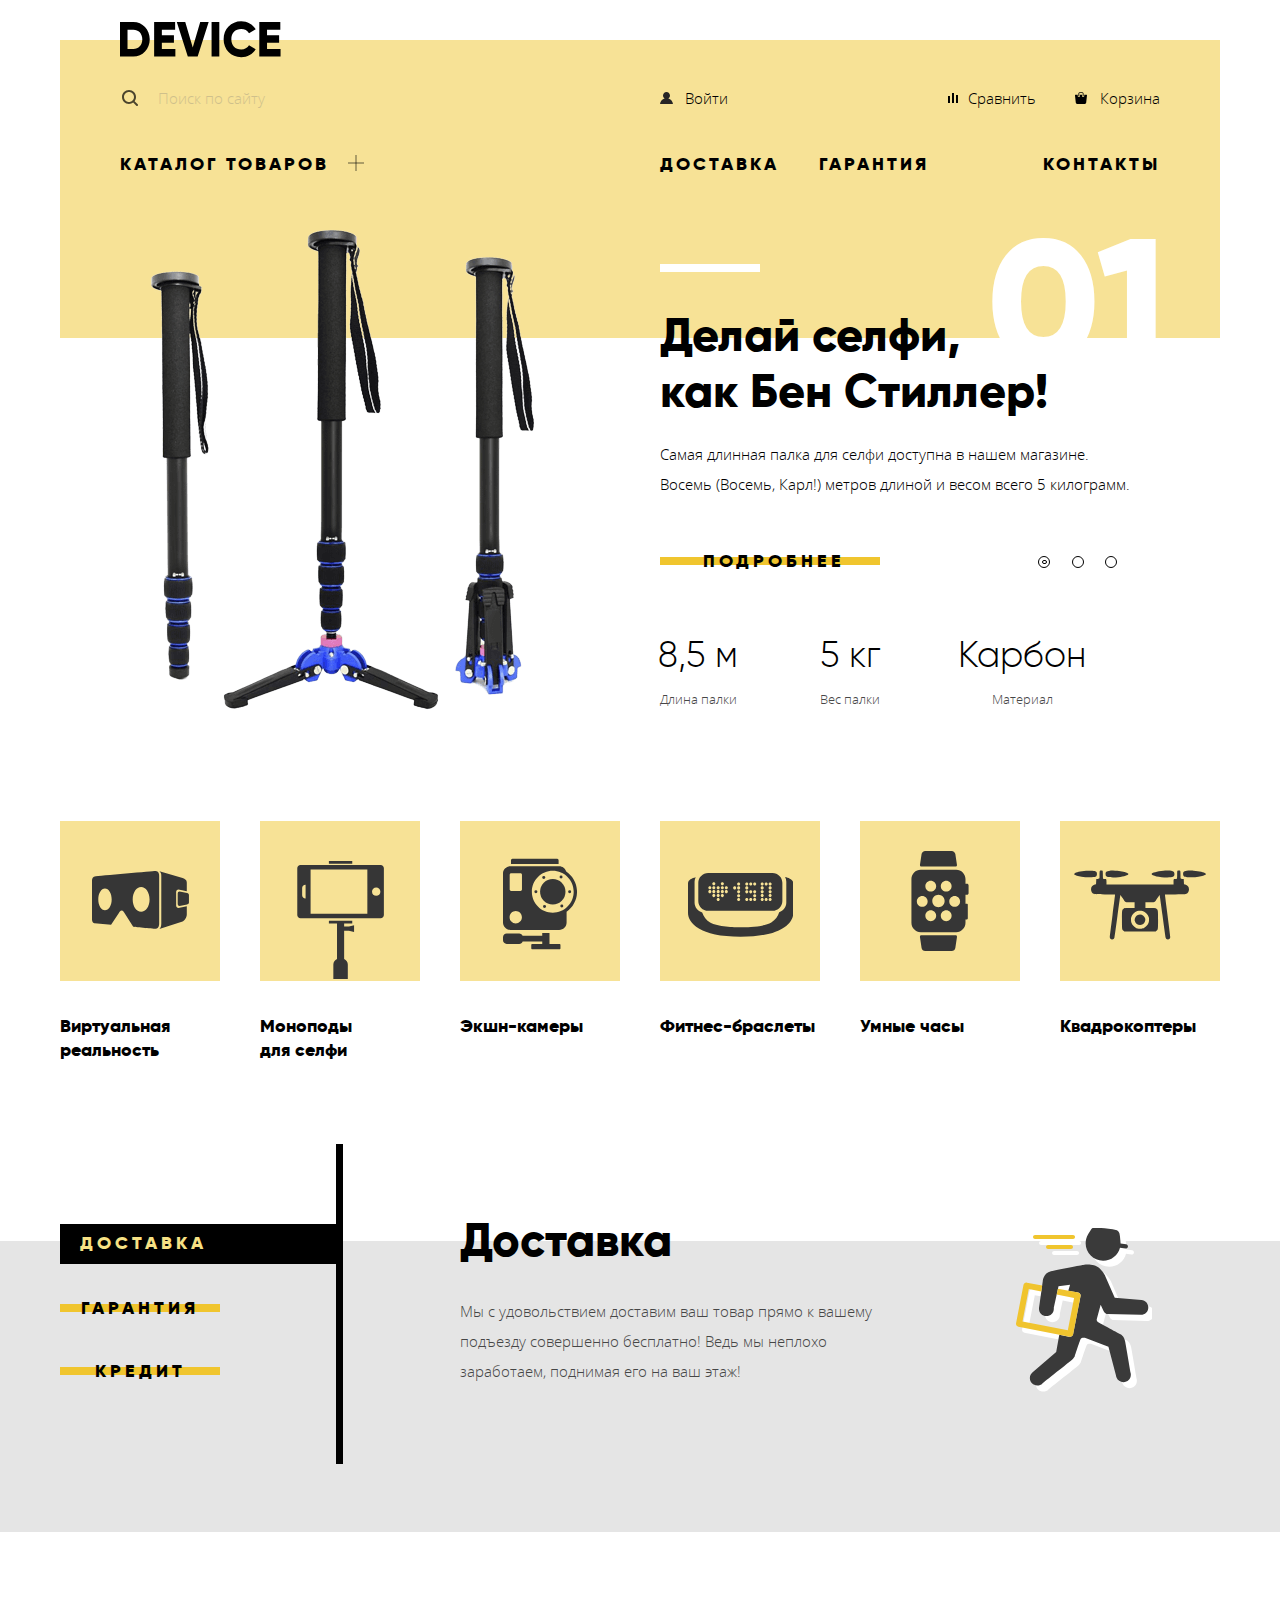
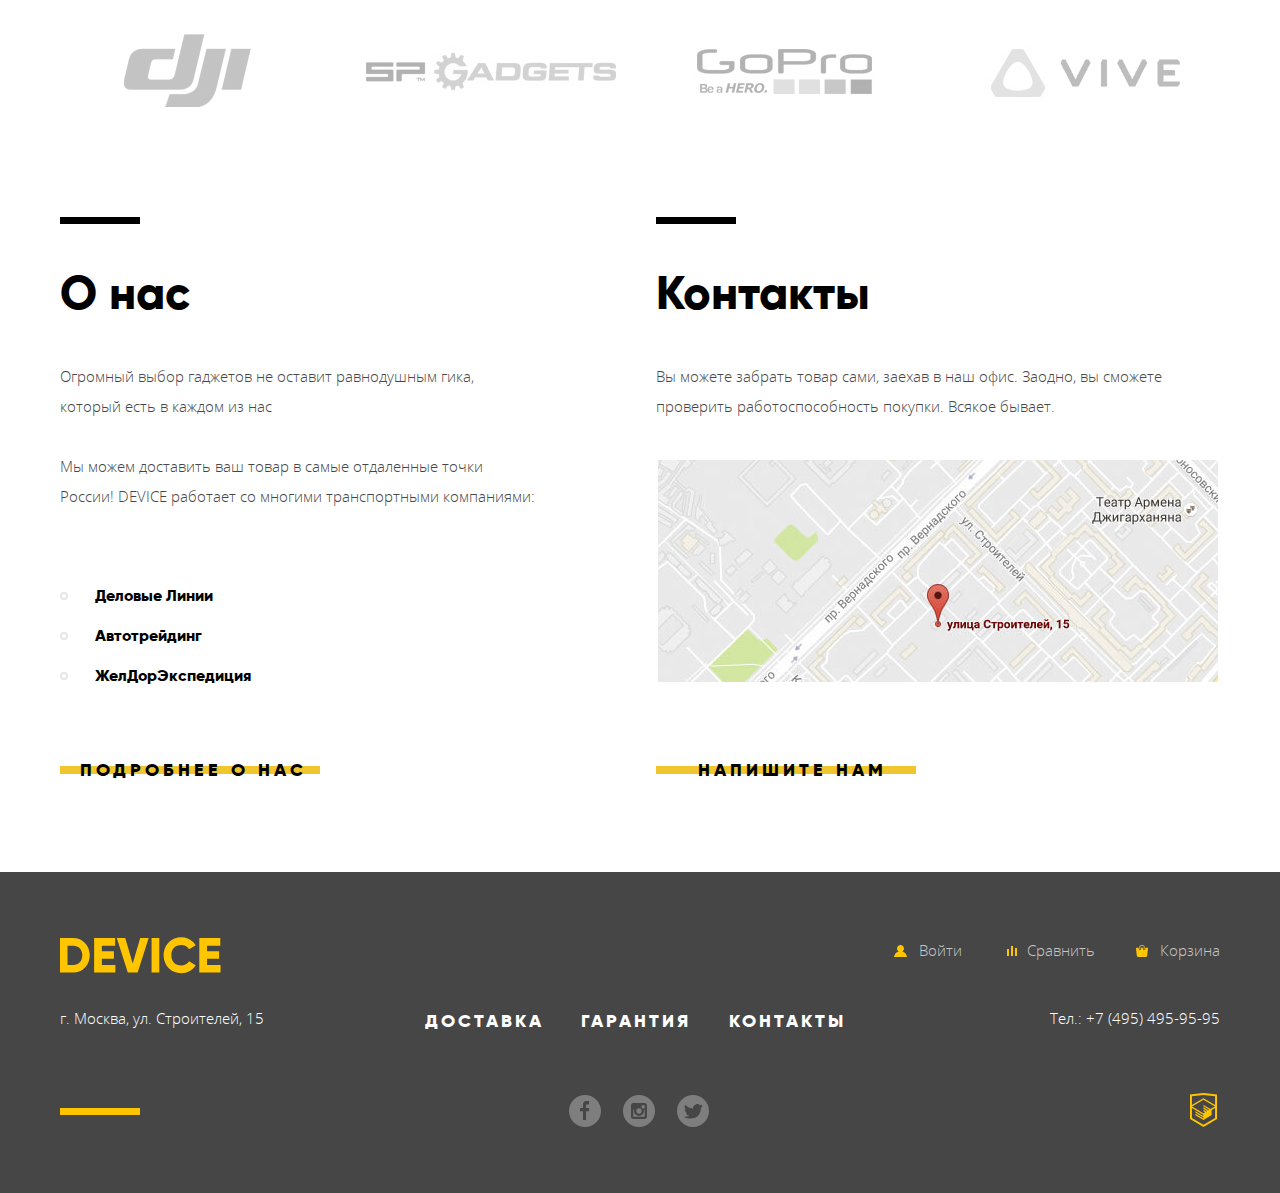
==== commit 00f5aa45: "Правки для третьей проветки" ====
--- a/index.html
+++ b/index.html
@@ -10,9 +10,9 @@
 
   <body>
 
+
+   <div class="container">
     <header class="header-main">
-
-      <div class="container-wrapper">
 
         <div class="header-scope">
           <a class="header-scope__logo"><img class="header-scope__img" src="img/header/logo.svg" width="163" height="37" alt="Device"><span class="visually-hidden">Device</span></a>
@@ -76,10 +76,11 @@
 
         </div>
 
-      </div>
     </header>
+   </div>
 
     <main class="main-content">
+
 
         <div class="goods">
           <div class="container">
@@ -102,7 +103,7 @@
                   <div class="goods__description">
                     <p class="goods__text">
                       <span class="goods__desk">Делай селфи,<br>как Бен Стиллер!</span></p>
-                    <p class="goods__text">Самая длинная палка для селфи доступна в нашем магазине.<br>Восемь (Восемь, Карл!) метров длиной и весом всего 5 килограмм.</p>
+                    <p class="goods__text">Самая длинная палка для селфи доступна в нашем магазине. Восемь (Восемь, Карл!) метров длиной и весом всего 5 килограмм.</p>
                     <a class="btn" href="#">Подробнее</a>
                     <table class="goods__table">
                       <tr class="goods__line">
@@ -126,7 +127,7 @@
                   </div>
                   <div class="goods__description">
                     <p class="goods__text"><span class="goods__desk">Худеем<br>правильно!</span></p>
-                    <p class="goods__text">Мотивирующие фитнес-браслеты помогут найти в себе силы<br>не пропускать занятия и соблюдать диету.</p>
+                    <p class="goods__text">Мотивирующие фитнес-браслеты помогут найти в себе силы не пропускать занятия и соблюдать диету.</p>
                     <a class="btn btn--slider" href="#">Подробнее</a>
                     <table class="goods__table">
                       <tr class="goods__line">
@@ -146,7 +147,7 @@
                   </div>
                   <div class="goods__description">
                     <p class="goods__text"><span class="goods__desk">Порхает как бабочка, жалит как пчела!</span></p>
-                    <p class="goods__text">Этот обычный, на первый взгляд, квадрокоптер оснащен<br>мощным лазером, замаскированным под стандартную камеру.</p>
+                    <p class="goods__text">Этот обычный, на первый взгляд, квадрокоптер оснащен мощным лазером, замаскированным под стандартную камеру.</p>
                     <a class="btn" href="#">Подробнее</a>
                     <table class="goods__table">
                       <tr class="goods__line">
@@ -173,7 +174,7 @@
                   <div class="products__wrap">
                     <img class="products__img" src="img/products/popular-1.svg" width="97" height="108" alt="Виртуальная реальность">
                   </div>
-                  <p class="products__text">Виртуальная<br>реальность</p>
+                  <p class="products__text">Виртуальная реальность</p>
                 </a>
               </li>
               <li class="products__item">
@@ -181,7 +182,7 @@
                   <div class="products__wrap">
                     <img class="products__img" src="img/products/popular-2.svg" width="87" height="158" alt="Моноподы для селфи">
                   </div>
-                  <p class="products__text">Моноподы<br>для селфи</p>
+                  <p class="products__text">Моноподы для селфи</p>
                 </a>
               </li>
               <li class="products__item">
@@ -223,6 +224,7 @@
 
 
           <div class="services">
+
             <div class="container">
               <div class="services__wrap">
                 <input class="visually-hidden" type="radio" id="btn-5" name="switch" checked>
@@ -236,22 +238,23 @@
                 <ul class="services__list">
                   <li class="services__item services__item--1">
                     <h3 class="services__title">Доставка</h3>
-                    <p class="services__text">Мы с удовольствием доставим ваш товар прямо к вашему<br>подъезду совершенно бесплатно! Ведь мы неплохо<br>заработаем, поднимая его на ваш этаж!</p>
+                    <p class="services__text">Мы с удовольствием доставим ваш товар прямо к вашему подъезду совершенно бесплатно! Ведь мы неплохо заработаем, поднимая его на ваш этаж!</p>
                     <img class="services__img" src="img/services/delivery.svg" width="136" height="164" alt="Картинка курьера">
                   </li>
                   <li class="services__item services__item--2">
                     <h3 class="services__title">Гарантия</h3>
-                    <p class="services__text">Если из-за возгорания купленного у нас товара у вас сгорит<br>дом — не переживайте, мы выдадим вам новый.<br>Товар, не дом, конечно же.</p>
+                    <p class="services__text">Если из-за возгорания купленного у нас товара у вас сгорит дом — не переживайте, мы выдадим вам новый.<br>Товар, не дом, конечно же.</p>
                     <img class="services__img" src="img/services/warranty.svg" width="171" height="195" alt="Картинка инструментов ремонта">
                   </li>
                   <li class="services__item services__item--3">
                     <h3 class="services__title">Кредит</h3>
-                    <p class="services__text">Залезть в долговую яму стало проще! Кредитные<br> консультанты подберут для вас наиболее выгодные<br>условия кредита. Выгодные для нашего банка, разумеется.</p>
+                    <p class="services__text">Залезть в долговую яму стало проще! Кредитные  консультанты подберут для вас наиболее выгодные<br>условия кредита. Выгодные для нашего банка, разумеется.</p>
                     <img class="services__img" src="img/services/credit.svg" width="156" height="188" alt="Картинка фигурки человека">
                   </li>
                 </ul>
               </div>
             </div>
+
           </div>
 
 
@@ -288,8 +291,8 @@
 
             <div class="information-company__wrap">
               <h2 class="information-company__title">О нас</h2>
-              <p class="information-company__text">Огромный выбор гаджетов не оставит равнодушным гика,<br>который есть в каждом из нас</p>
-              <p class="information-company__text">Мы можем доставить ваш товар в самые отдаленные точки<br>России! DEVICE работает со многими транспортными компаниями:</p>
+              <p class="information-company__text">Огромный выбор гаджетов не оставит равнодушным гика, который есть в каждом из нас</p>
+              <p class="information-company__text">Мы можем доставить ваш товар в самые отдаленные точки России! DEVICE работает со многими транспортными компаниями:</p>
               <ul class="information-company__list">
                 <li class="information-company__item">Деловые Линии</li>
                 <li class="information-company__item">Автотрейдинг</li>
@@ -301,12 +304,12 @@
             </div>
             <div class="information-company__wrap">
               <h2 class="information-company__title">Контакты</h2>
-              <p class="information-company__text">Вы можете забрать товар сами, заехав в наш офис. Заодно, вы сможете<br>проверить работоспособность покупки. Всякое бывает.</p>
+              <p class="information-company__text">Вы можете забрать товар сами, заехав в наш офис. Заодно, вы сможете проверить работоспособность покупки. Всякое бывает.</p>
               <a class="information-company__link">
                 <img class="information-company__img" src="img/information-company/map.jpg" width="560" height="222" alt="Карта">
               </a>
               <p class="information-company__text">
-                <a class="btn btn--write-us">Напишите нам</a>
+                <a class="btn btn--write-us" href="writeus.html">Напишите нам</a>
               </p>
             </div>
           </div>
@@ -315,6 +318,7 @@
     </main>
 
     <footer class="footer-main">
+
       <div class="container">
 
         <div class="additional-information">
@@ -380,7 +384,9 @@
 
       </div>
 
+
     </footer>
+
 
     <div class="modal-wrapper">
       <div class="modal">
--- a/css/style.min.css
+++ b/css/style.min.css
@@ -1 +1 @@
-@font-face{font-family:"Gilroy";src:url(../fonts/gilroyextrabold.woff2) format("woff2"),url(../fonts/gilroyextrabold.woff) format("woff");font-weight:800;font-style:normal}@font-face{font-family:"Gilroy";src:url(../fonts/gilroylight.woff2) format("woff2"),url(../fonts/gilroylight.woff) format("woff");font-weight:300;font-style:normal}@font-face{font-family:"Open Sans";src:url(../fonts/opensanslight.woff2) format("woff2"),url(../fonts/opensanslight.woff) format("woff");font-weight:300;font-style:normal}@font-face{font-family:"Open Sans";src:url(../fonts/opensans.woff2) format("woff2"),url(../fonts/opensans.woff) format("woff");font-weight:400;font-style:normal}body{margin:0;padding:0;font-family:"Open Sans",Arial,sans-serif;font-size:15px;line-height:30px;font-weight:300;color:#000;background-color:#fff}html{box-sizing:border-box}*,::after,::before{box-sizing:inherit}.visually-hidden{position:absolute;clip:rect(0 0 0 0);width:1px;height:1px;margin:-1px}.container{width:1160px;margin:0 auto;position:relative}.header-main{width:1160px;margin:40px auto 0}.container-wrapper{width:1160px;padding:0 20px;background-color:#f7e296}.container-wrapper--catalog{min-height:185px}.header-scope{position:relative;display:flex;justify-content:space-between;margin:0 40px;padding-top:43px;padding-bottom:30px}.header-scope__logo{position:absolute;top:-19px;left:0;display:block;width:200px}.header-scope__logo:hover{opacity:.6}.header-scope__logo:active{opacity:.3}.header-scope__search{width:320px;padding-left:37px;font-family:"Open Sans",Arial,sans-serif;font-size:15px;line-height:30px;font-weight:300;background-color:#f7e296;color:#000;border:1px solid transparent;outline:0;opacity:.3}.header-scope__search:hover{opacity:.6}.header-scope__search:focus{opacity:1;color:#000}.header-scope__form::before{content:"";position:absolute;top:17px;left:2px;width:20px;height:20px;background:url(../img/header/search.svg) no-repeat;opacity:1}.header-scope__form{position:relative;margin-top:-10px}.header-scope__input{width:85px;height:50px;margin-bottom:-1px;font-family:"Open Sans",Arial,sans-serif;font-size:15px;line-height:30px;font-weight:300;background-color:#f7e296;color:#000;border:1px solid #000;outline:0;opacity:0}.header-scope__search:focus+.header-scope__input{opacity:1}.header-scope__search:focus+.header-scope__input::after{content:"";position:absolute;top:49px;left:0;width:400px;height:1px;background-color:#000}.header-scope__search:focus+.header-scope__input:hover{background-color:#000;color:#fff}.header-scope__search:focus+.header-scope__input:active{color:rgba(255,255,255,.3)}.header-scope__list{margin:0;padding:0;display:-webkit-box;display:-ms-flexbox;display:flex;-webkit-box-pack:justify;-ms-flex-pack:justify;justify-content:space-between;-ms-flex-preferred-size:500px;flex-basis:500px;list-style:none;font-family:"Open Sans",Arial,sans-serif;font-size:15px;line-height:30px;font-weight:300;color:#000}.header-scope__item:nth-child(2){margin-left:180px}.header-scope__item{position:relative}.header-scope__link{padding-left:25px;text-decoration:none;color:#000}.header-scope__item:hover .header-scope__link--login::before,.header-scope__link:hover{opacity:.6}.header-scope__item:active .header-scope__link--login::before,.header-scope__link:active{opacity:.3}.header-scope__item:nth-child(2) .header-scope__link{padding-left:20px}.header-scope__link--login::before{content:"";position:absolute;top:9px;left:0;width:15px;height:15px;background:url(../img/header/user.svg) no-repeat}.header-scope__link--compare::before{content:"";position:absolute;top:10px;left:0;width:15px;height:15px;background:url(../img/header/compare.svg) no-repeat}.header-scope__link--basket::before{content:"";position:absolute;top:9px;left:0;width:15px;height:15px;background:url(../img/header/cart.svg) no-repeat}.header-navigation{margin:0 40px}.main-nav__list{position:relative;margin:0;padding:0;display:-webkit-box;display:-ms-flexbox;display:flex;-webkit-box-pack:justify;-ms-flex-pack:justify;justify-content:space-between;list-style:none;font-family:"Gilroy",Arial,sans-serif;font-size:18px;line-height:24px;font-weight:800}.main-nav__item:nth-child(1){margin-right:230px}.main-nav__item:nth-child(3){margin-right:73px}.main-nav__item{position:relative}.main-nav__link{font-family:"Gilroy",Arial,sans-serif;font-size:18px;line-height:24px;font-weight:800;letter-spacing:3px;text-decoration:none;color:#000;text-transform:uppercase}.main-nav__link:hover{opacity:.6}.main-nav__link:active{opacity:.3}.main-nav__link--catalog{position:relative;padding-right:60px}.main-nav__link--catalog::after,.main-nav__link--catalog::before{content:"";position:absolute;top:9px;right:25px;width:16px;height:2px;background-color:#000;opacity:.3}.main-nav__link--catalog::before{transform:rotate(90deg)}.main-nav__list--nested{display:-webkit-box;display:-ms-flexbox;display:flex;-webkit-box-orient:vertical;-webkit-box-direction:normal;-ms-flex-direction:column;flex-direction:column;-webkit-box-pack:start;-ms-flex-pack:start;justify-content:flex-start;-ms-flex-wrap:wrap;flex-wrap:wrap;-ms-flex-line-pack:start;align-content:flex-start;position:absolute;top:24px;left:-60px;margin:0;width:1100px;height:162px;padding:22px 0 0 60px;font-family:"Open Sans",Arial,sans-serif;font-size:15px;line-height:36px;font-weight:300;background-color:#f7e296;z-index:1;opacity:0}.main-nav__item:nth-child(1):active .main-nav__list--nested,.main-nav__item:nth-child(1):hover .main-nav__list--nested{opacity:1}.main-nav__list--nested .main-nav__item:nth-child(1){margin-right:0}.main-nav__list--nested .main-nav__item:nth-child(5){margin-bottom:60px}.main-nav__list--nested .main-nav__link{margin-right:62px;font-family:"Open Sans",Arial,sans-serif;font-size:15px;line-height:36px;font-weight:300;text-transform:none;letter-spacing:0}.main-nav__list--nested .main-nav__item:last-child{margin-left:15px}.goods{position:relative}.goods__controls{position:absolute;top:369px;left:985px;width:100px;z-index:20}.control{display:inline-block;vertical-align:middle;width:12px;height:12px;margin-left:13px;background-color:#fff;border:1px solid #000;border-radius:50%;cursor:pointer;position:relative}.control--2{margin-left:18px}.control--3{margin-left:17px}.control::after{content:"";display:block;width:4.5px;height:4.5px;border:1px solid transparent;border-radius:50%;position:absolute;top:25%;left:30%}.goods__list{margin:0;padding:0;position:relative;height:600px;list-style:none}.goods__item{position:absolute;top:0;left:0;width:100%;height:600px;opacity:0}.goods__wrap{display:-webkit-box;display:-ms-flexbox;display:flex;-ms-flex-pack:distribute;justify-content:space-around;background-image:linear-gradient(to bottom,#f7e296 27%,#fff 27%)}#btn-1:checked~.goods__list .goods__item--1,#btn-2:checked~.goods__list .goods__item--2,#btn-3:checked~.goods__list .goods__item--3,#btn-5:checked~.services__list .services__item--1,#btn-6:checked~.services__list .services__item--2,#btn-7:checked~.services__list .services__item--3{opacity:1}#btn-1:checked~.goods__controls .control:nth-child(1)::after,#btn-2:checked~.goods__controls .control:nth-child(2)::after,#btn-3:checked~.goods__controls .control:nth-child(3)::after{border-color:#000}.goods__wrap-img{width:550px;height:600px}.goods__img{margin-top:50px;margin-left:30px}.goods__description{width:500px;margin-left:-130px}.goods__item--3 .goods__description{width:540px;margin-left:-10px;z-index:10}.goods__item--2 .goods__img{margin-top:65px;margin-left:55px}.goods__item--3 .goods__img{margin-top:115px;margin-left:9px}.goods__text:nth-child(1){margin:131px 0 0;font-family:"Open Sans",Arial,sans-serif;font-size:15px;line-height:30px;font-weight:300;color:#464646}.goods__text:nth-child(2){margin:20px 0 0}.goods__desk{font-family:"Gilroy",Arial,sans-serif;font-size:47px;line-height:56px;font-weight:800;color:#000}.btn,.btn::after,.goods__data,.goods__desk{display:block}.btn{position:relative;width:175px;padding-left:43px;margin-top:50px;font-family:"Gilroy",Arial,sans-serif;font-size:18px;line-height:24px;font-weight:800;letter-spacing:4px;text-decoration:none;color:#000;text-transform:uppercase;z-index:1}.btn::after{content:"";width:220px;height:8px;position:absolute;top:8px;left:0;background-color:#f0c52e;z-index:-1}.btn:hover::after{transform:scaleY(4)}.btn:active::after{color:rgba(0,0,0,.3)}.goods__table{margin-left:-5px;margin-top:55px}.goods__line{height:33px}.goods__line .goods__cell{font-family:"Gilroy",Arial,sans-serif;font-size:36px;line-height:48px;font-weight:300}.goods__line .goods__cell:nth-child(1){padding-right:79px}.goods__line .goods__cell:nth-child(2){padding-right:75px}.goods__line:nth-child(2) .goods__cell{font-family:"Open Sans",Arial,sans-serif;font-size:13px;line-height:20px;font-weight:300;color:#464646}.goods__item--3 .goods__cell:nth-child(1){padding-right:50px}.goods__list{counter-reset:slider-number}.goods__wrap{position:relative}.goods__wrap::after{display:block;counter-increment:slider-number;content:"0"counter(slider-number);width:200px;height:100px;font-family:"Gilroy",Arial,sans-serif;font-size:179px;line-height:179px;font-weight:800;color:#fff;position:absolute;top:37px;right:33px}.goods__item--2 .goods__wrap::after{top:35px;right:55px}.goods__item--3 .goods__wrap::after{top:38px;right:60px}.goods__wrap::before{content:"";position:absolute;top:88px;left:600px;width:100px;height:8px;background-color:#fff}.products__wrap{width:160px;height:160px;background-color:#f7e296}.products__list{display:flex;justify-content:space-between;margin:0;padding:45px 0 0;list-style:none}.products__link{display:block;font-family:"Gilroy",Arial,sans-serif;font-size:18px;line-height:24px;font-weight:800;text-decoration:none;color:#000}.products__item:hover .products__wrap{background-color:#f0c52e}.products__item:active .products__img,.products__item:active .products__text{opacity:.3}.products__text{margin:33px 0 0}.products__img{display:block;margin:0 auto;padding-top:40px}.products__item:nth-child(1) .products__img{padding-top:50px}.products__item:nth-child(3) .products__img{padding-top:36px}.products__item:nth-child(4) .products__img{padding-top:48px}.products__item:nth-child(5) .products__img{padding-top:30px}.products__item:nth-child(6) .products__img{padding-top:48px}.services{min-height:400px;background-image:linear-gradient(to top,#e5e5e5 62%,#fff 62%)}.services__wrap{display:-webkit-box;display:-ms-flexbox;display:flex;-webkit-box-pack:justify;-ms-flex-pack:justify;justify-content:space-between}.services__controls{position:relative;width:276px;margin-top:162px}.services__control::before,.services__controls::after{content:"";position:absolute;top:-80px;left:276px;width:7px;height:320px;background-color:#000}.services__control{position:relative;display:block;width:160px;height:33px;padding-top:7px;margin-bottom:30px;font-family:"Gilroy",Arial,sans-serif;font-size:18px;line-height:24px;font-weight:800;text-align:center;letter-spacing:4px;text-transform:uppercase;z-index:1}.services__control::before{display:block;width:160px;height:8px;top:15px;left:0;vertical-align:middle;background-color:#f0c52e;z-index:-1;transition:width 2s linear}.services__control:hover::before{transform:scaleY(4.5)}.services-menu,.services__list{width:380px;min-height:470px}.services__list{width:760px;margin:0;padding:0;position:relative;list-style:none}.services__item{position:absolute;top:0;left:0;width:100%;min-height:470px;opacity:0}#btn-5:checked~.services__controls .services__control:nth-child(1)::before,#btn-6:checked~.services__controls .services__control:nth-child(2)::before,#btn-7:checked~.services__controls .services__control:nth-child(3)::before{display:none}#btn-5:checked~.services__controls .services__control:nth-child(1),#btn-6:checked~.services__controls .services__control:nth-child(2){width:276px;height:40px;padding-left:20px;margin-bottom:25px;text-align:left;background-color:#000;color:#f7e184}#btn-6:checked~.services__controls .services__control:nth-child(2){padding-left:27px}#btn-7:checked~.services__controls .services__control:nth-child(3){width:276px;height:40px;padding-left:40px;padding-top:9px;text-align:left;background-color:#000;color:#f7e184}.services__title{margin:154px 0 0;font-family:"Gilroy",Arial,sans-serif;font-size:47px;line-height:48px;font-weight:800}.services__text{margin:32px 0 0;font-family:"Open Sans",Arial,sans-serif;font-size:15px;line-height:30px;font-weight:300;color:#464646}.services__desk{display:block}.services__img{position:absolute;bottom:140px;right:68px}.services__item--2 .services__img{bottom:134px;right:48px}.services__item--3 .services__img{bottom:140px;right:69px}.manufactures__list{margin:0;padding:0;display:-webkit-box;display:-ms-flexbox;display:flex;-webkit-box-pack:justify;-ms-flex-pack:justify;justify-content:space-between;-webkit-box-align:center;-ms-flex-align:center;align-items:center;min-height:280px;list-style:none}.manufactures__link,.manufactures__link:hover{display:block;width:260px;height:100px;opacity:.3}.manufactures__link:hover .manufactures__img{opacity:0}.manufactures__link:hover{opacity:1}.manufactures__item:nth-child(1) .manufactures__link:hover{background:url(../img/manufactures/firm-1-color.png) no-repeat 50% 50%}.manufactures__item:nth-child(2) .manufactures__link:hover{background:url(../img/manufactures/firm-2-color.png) no-repeat 50% 50%}.manufactures__item:nth-child(3) .manufactures__link:hover{background:url(../img/manufactures/firm-3-color.png) no-repeat 50% 50%}.manufactures__item:nth-child(4) .manufactures__link:hover{background:url(../img/manufactures/firm-4-color.png) no-repeat 50% 50%}.information-company{display:-webkit-box;display:-ms-flexbox;display:flex;min-height:660px}.information-company__wrap{width:600px}.information-company__wrap:nth-child(2){width:567px}.information-company__title::before{content:"";display:block;width:80px;height:7px;margin-top:5px;margin-bottom:45px;background-color:#000}.information-company__title{margin:0 0 44px;font-family:"Gilroy",Arial,sans-serif;font-size:47px;line-height:48px;font-weight:800}.information-company__text{margin:0 0 30px;font-family:"Open Sans",Arial,sans-serif;font-size:15px;line-height:30px;font-weight:300;color:#464646}.information-company__desk{display:block}.information-company__list{padding:0;margin:65px 0 0;list-style:none}.information-company__item{position:relative;padding-left:35px;font-family:"Gilroy",Arial,sans-serif;font-size:16px;line-height:40px;font-weight:800}.btn--info::after,.information-company__item::before{content:"";display:block;height:8px;position:absolute;left:0}.information-company__item::before{border:2px solid #e6e6e6;border-radius:50%;top:16px;width:8px}.btn--info{width:245px;padding-left:20px;margin-top:62px}.btn--info::after{width:260px;top:8px;background-color:#f0c52e;z-index:-1}.btn--write-us{width:240px;padding-left:42px;margin-top:67px}.btn--write-us::after{width:260px}.information-company__img{margin-left:2px;margin-top:9px}.footer-main{padding-top:60px;padding-bottom:30px;background-color:#464646;overflow-x:hidden}.additional-information,.additional-information__list{display:-webkit-box;display:-ms-flexbox;display:flex;-webkit-box-pack:justify;-ms-flex-pack:justify;justify-content:space-between}.additional-information{padding-top:5px}.additional-information__logo:hover{opacity:.3}.additional-information__list{min-width:300px;padding:0;list-style:none;font-family:"Open Sans",Arial,sans-serif;font-size:15px;line-height:30px;font-weight:300;margin:-2px 0 0}.additional-information__link{position:relative;padding-left:65px;text-decoration:none;color:rgba(255,255,255,.7)}.additional-information__item:nth-child(1) .additional-information__link:nth-child(1)::before{content:"";position:absolute;top:5px;left:40px;width:15px;height:15px;background:url(../img/footer/user.svg) no-repeat}.additional-information__item:nth-child(2) .additional-information__link::before{content:"";position:absolute;top:6px;left:45px;width:15px;height:15px;background:url(../img/footer/compare.svg) no-repeat}.additional-information__item:nth-child(3) .additional-information__link::before{content:"";position:absolute;top:5px;left:41px;width:15px;height:15px;background:url(../img/footer/cart.svg) no-repeat}.additional-information__link:hover{color:#fff}.additional-information__link:active{color:rgba(255,255,255,.3)}.additional-information__link:hover::before{opacity:.6}.additional-information__link:active::before{opacity:.3}.additional-information__item:nth-child(1) .additional-information__link:nth-child(2){padding-left:17px}.address{padding-top:20px;display:-webkit-box;display:-ms-flexbox;display:flex;-webkit-box-pack:justify;-ms-flex-pack:justify;justify-content:space-between}.address__link,.address__text{list-style:none;font-family:"Open Sans",Arial,sans-serif;font-size:15px;line-height:30px;font-weight:300;color:#fff;text-decoration:none}.address__text{margin:0}.main-nav--footer{width:440px;padding:0;margin:7px 0 0 -25px}.main-nav--footer .main-nav__item:nth-child(1){margin:0}.main-nav--footer .main-nav__item:nth-child(3){margin-right:19px}.main-nav--footer .main-nav__link{color:#fff}.additional-data{display:-webkit-box;display:-ms-flexbox;display:flex;-webkit-box-pack:justify;-ms-flex-pack:justify;justify-content:space-between;min-height:130px}.additional-data__wrap{position:relative;width:80px}.additional-data__wrap::before{content:"";position:absolute;top:75px;left:0;width:80px;height:7px;background-color:#ffc600}.social__list{padding:0;margin:60px 0 0 -60px;list-style:none}.social__item{display:inline-block;width:30px;height:40px;margin-right:20px}.social__link{position:relative}.social__link::after{content:"";position:absolute;top:1px;left:-2px;width:33px;height:35px;opacity:.3}.social__link--fb::after{background:url(../img/footer/fb.svg) no-repeat}.social__link--ins::after{background:url(../img/footer/inst.svg) no-repeat}.social__link--twit::after{background:url(../img/footer/twit.svg) no-repeat}.social__link:hover::after{opacity:.6}.social__link:active::after{opacity:.1}.additional-data__link{position:relative;display:block}.additional-data__link::before{content:"";position:absolute;bottom:27px;right:-8px;display:block;width:35px;height:40px;background:url(../img/footer/logotupy.svg) no-repeat}.additional-data__link:hover::before{opacity:.6}.additional-data__link:active::before{opacity:.3}.modal-wrapper{width:100%;height:100vh;position:fixed;top:0;left:0;display:-webkit-box;display:-ms-flexbox;display:flex;-webkit-box-pack:center;-ms-flex-pack:center;justify-content:center;-webkit-box-align:center;-ms-flex-align:center;align-items:center;z-index:30;display:none}.modal{width:962px;height:557px;padding-top:88px;background-color:#fff;box-shadow:0 10px 40px 0 rgba(5,5,5,.5);position:relative}.modal__close{position:absolute;top:20px;left:885px;width:55px;height:55px;background-color:#f7e296;font-size:0;border:0;border-radius:50%;outline:0;cursor:pointer}.modal__close::after,.modal__close::before{content:"";position:absolute;top:26px;left:12px;width:30px;height:2px;background-color:#fff;border-radius:1px}.modal__close::before{transform:rotate(45deg)}.modal__close::after{transform:rotate(-45deg)}.modal__close:hover{background-color:#f0c52e}.modal__close:active{background-color:#faedc0}.modal__wrap{display:-webkit-box;display:-ms-flexbox;display:flex;-ms-flex-wrap:wrap;flex-wrap:wrap;margin-left:100px;margin-right:100px}.modal__login{margin-right:40px}.modal__desk,.modal__text{margin:0 0 6px;font-family:"Gilroy",Arial,sans-serif;font-size:18px;line-height:24px;font-weight:800}.modal__desk{display:block}.modal__input{width:338px;height:46px;padding-left:20px;font-family:"Open Sans",Arial,sans-serif;font-size:14px;line-height:18px;font-weight:300;color:#464646;background-color:#f2f2f2;border:1px solid transparent;outline:0;opacity:.4}.modal__input:hover{background-color:#eaeaea}.modal__input:focus{background-color:#fff;border:2px solid #f7e296;opacity:1;color:#464646}.modal__letter{margin-top:34px}.modal__letter .modal__input{width:738px;height:135px;padding-top:15px}.modal__lower .btn--modal{font-family:"Gilroy",Arial,sans-serif;font-size:18px;line-height:24px;font-weight:800;color:#000;padding:0;border:0}.btn--modal{width:170px;margin-top:40px;padding-left:35px;border:0;background-color:transparent}.btn--modal::after{width:200px}.map-wrapper,.modal--show{display:-webkit-box;display:-ms-flexbox;display:flex}.map-wrapper{width:100%;height:100vh;position:fixed;top:0;left:0;-webkit-box-pack:center;-ms-flex-pack:center;justify-content:center;-webkit-box-align:center;-ms-flex-align:center;align-items:center;z-index:30;display:none}.modal-map{position:relative;width:960px;height:556px;box-shadow:0 10px 20px rgba(0,0,0,.2)}.modal-map iframe{border:0}.modal-map--show{display:-webkit-box;display:-ms-flexbox;display:flex;-webkit-box-pack:center;-ms-flex-pack:center;justify-content:center;-webkit-box-align:center;-ms-flex-align:center;align-items:center}.header-scope__form--catalog{height:49px}.header-scope__list--catalog .header-scope__item:nth-child(2){margin-left:0}.header-scope__list--catalog .header-scope__link--login:nth-child(2){padding-right:24px;padding-left:20px}.main-content__wrapper{min-height:180px;padding-left:60px}.main-content__title{margin:0;padding-top:38px;padding-bottom:20px;font-family:"Gilroy",Arial,sans-serif;font-size:47px;line-height:48px;font-weight:800}.breadcrumbs__list{padding:0;margin:0;display:-webkit-box;display:-ms-flexbox;display:flex;list-style:none}.breadcrumbs__link{position:relative;padding-right:37px;font-family:"Open Sans",Arial,sans-serif;font-size:14px;line-height:24px;font-weight:300;color:rgba(0,0,0,.3);text-decoration:none}.breadcrumbs__item:nth-child(1) .breadcrumbs__link::after,.breadcrumbs__item:nth-child(2) .breadcrumbs__link::after{content:"";position:absolute;width:5px;height:5px;border-top:1px solid #0b0b0b;border-right:1px solid #0b0b0b;transform:rotate(45deg)}.breadcrumbs__item:nth-child(1) .breadcrumbs__link::after{top:7px;left:65px}.breadcrumbs__item:nth-child(2) .breadcrumbs__link{padding-right:40px}.breadcrumbs__item:nth-child(2) .breadcrumbs__link::after{bottom:5px;right:17px}.breadcrumbs__link:hover{color:rgba(0,0,0,.6)}.breadcrumbs__link:active{color:rgba(0,0,0,.1)}.wrapper{background-image:linear-gradient(to right,#fff 30%,#fff 30%);overflow-x:hidden}.container-catalog{width:1160px;margin:0 auto}.main-content__wrap{display:-webkit-box;display:-ms-flexbox;display:flex}.catalog-filter__wrap{width:329px;min-height:70px;padding-left:60px;background-color:#dbdbdb}.catalog-filter__wrap:nth-child(2){background-color:#eee}.catalog-filter .catalog-filter__wrap:nth-child(1)::before{content:"";display:block;width:5000px;height:5.45%;background-color:#dbdbdb;position:absolute;right:270px;top:0}.catalog-filter{background-color:#eee;position:relative;width:330px}.catalog-filter::before{content:"";display:block;width:5000px;height:100%;background-color:#eee;position:absolute;right:300px;top:0}.catalog-filter__title,.sorting__title{margin:0;font-family:"Gilroy",Arial,sans-serif;font-size:16px;line-height:24px;letter-spacing:4px;font-weight:800;text-transform:uppercase}.sorting__title{margin:22px 0 0 5px}.catalog-filter__title{padding-top:22px;min-height:48px;background-color:#dbdbdb}.catalog-filter__fieldset{position:relative;margin:0;padding:0;height:140px;border:0}.catalog-filter__fieldset::before{content:"";width:200px;height:2px;position:absolute;top:-2px;left:0;background-color:#000}.catalog-filter__fieldset:nth-child(1){margin-top:70px}.catalog-filter__fieldset:nth-child(3){margin-top:2px}.catalog-filter__legent{padding-top:11px;font-family:"Gilroy",Arial,sans-serif;font-size:18px;line-height:24px;font-weight:800}.catalog-filter__scale{width:200px;height:2px;margin-top:35px;background-color:#dbdbdb}.catalog-filter__bar{height:2px;background-color:#91c92f}.catalog-filter__toggle{position:absolute;top:0;left:0;width:20px;height:20px;background:#ababab;border:8px solid #fff;cursor:pointer;border-radius:50%}.catalog-filter__toggle--min{top:60px;left:-6px}.catalog-filter__toggle--max{top:60px;left:107px}.catalog-filter__price-controls{margin-top:8px;width:200px;height:20px;font-size:0}.catalog-filter__price-controls label{display:inline-block;width:45%;font-family:"Gilroy",Arial,sans-serif;font-size:14px;line-height:24px;font-weight:300;cursor:pointer;background-color:#efefef}.catalog-filter__price-controls input{width:50px;margin:0;padding:0;color:inherit;font:inherit;background:0 0;border:0}.catalog-filter__fieldset:nth-of-type(2){min-height:283px;margin-top:1px}.catalog-filter__fieldset:nth-of-type(2) .catalog-filter__legent{padding-top:10px}.catalog-filter__fieldset:nth-of-type(2) .catalog-filter__label{display:block;position:relative;height:30px;padding-left:37px;margin-top:10px;cursor:pointer}.catalog-filter__fieldset:nth-of-type(2) .catalog-filter__label:nth-child(2){margin-top:17px}.catalog-filter__fieldset:nth-of-type(2) .catalog-filter__desk::before{content:"";position:absolute;top:8px;left:-2px;width:22px;height:22px;border:1px solid #000;border-radius:4px}.catalog-filter__input-checkbox:checked+.catalog-filter__desk::after{content:"";position:absolute;top:6px;left:0;width:25px;height:21px;background-image:url(../img/catalog-filter/checkbox-on2.svg);background-repeat:no-repeat;z-index:10}.catalog-filter__input-checkbox:hover+.catalog-filter__desk::before{opacity:.6}.catalog-filter__input-checkbox:hover+.catalog-filter__desk::after{background-image:url(../img/catalog-filter/checkbox-on3.svg);background-repeat:no-repeat}.catalog-filter__fieldset:nth-of-type(3) .catalog-filter__legent{padding-top:10px}.catalog-filter__fieldset:nth-of-type(3) .catalog-filter__label{position:relative;display:block;padding-left:37px;margin-top:17px}.catalog-filter__fieldset:nth-of-type(3) .catalog-filter__label:nth-child(3){margin-top:0}.catalog-filter__fieldset:nth-of-type(3) .catalog-filter__desk::before{content:"";position:absolute;top:15px;left:6px;width:8px;height:8px;border-radius:50%;background-color:#efefef;box-shadow:0 0 0 4px #efefef,0 0 0 8px #000}.catalog-filter__input-radio:hover+.catalog-filter__desk::before{background-color:#eee;box-shadow:0 0 0 4px #eee,0 0 0 8px rgba(0,0,0,.6)}.catalog-filter__input-radio:checked+.catalog-filter__desk::before{background-color:#000;box-shadow:0 0 0 4px #efefef,0 0 0 8px #000}.btn--filter{width:180px;margin-top:29px;margin-left:-2px;padding-left:32px;border:0;background-color:transparent}.btn--filter::after{width:200px}.catalog-filter__involucre{display:block;width:200px;height:2px;background-color:#000}.catalog-filter__involucre:nth-of-type(1){margin-top:69px}.catalog-filter__involucre:nth-of-type(2){margin-top:-2px}.catalog-filter__desk{font-family:"Open Sans",Arial,sans-serif;font-size:14px;line-height:40px;font-weight:300}.catalog-products{width:835px}.sorting,.sorting__list{display:-webkit-box;display:-ms-flexbox;display:flex;-webkit-box-pack:justify;-ms-flex-pack:justify;justify-content:space-between}.sorting{min-height:70px;margin-bottom:70px;padding-left:65px;background-color:#ebebeb;position:relative;width:835px}.sorting::before{content:"";display:block;width:5000px;height:100%;background-color:#ebebeb;position:absolute;top:0;left:765px}.sorting__list{padding:0;width:290px;margin:18px 0 0 -180px;list-style:none}.sorting__list .sorting__item:nth-child(1){margin-left:2px}.sorting__list .sorting__item:nth-child(2){margin-left:-4px}.sorting__link{font-family:"Open Sans",Arial,sans-serif;font-size:14px;line-height:18px;font-weight:400;text-decoration:none;color:rgba(0,0,0,.3)}.sorting__link:hover{color:rgba(0,0,0,.6)}.sorting__link:active{color:#000}.sorting__item:first-child .sorting__link{color:#000}.sorting__guides{position:relative;width:45px;margin-top:19px;margin-left:5px}.sorting__guides .sorting__link{display:inline-block}.sorting__guides .sorting__link:first-child{width:0;height:0;border-left:5px solid transparent;border-right:5px solid transparent;border-bottom:10px solid #000;margin-right:17px;opacity:.2}.sorting__guides .sorting__link:last-child{width:0;height:0;border-left:5px solid transparent;border-right:5px solid transparent;border-top:10px solid #000;border-bottom:#000}.sorting__guides .sorting__link:first-child:hover{border-bottom:10px solid #000;opacity:.6}.sorting__guides .sorting__link:last-child:hover{border-top:10px solid #000;opacity:.6}.sorting__guides .sorting__link:first-child:active{border-bottom:10px solid #000;opacity:1}.sorting__guides .sorting__link:last-child:active{border-top:10px solid #000;opacity:1}.catalog-products__list{display:-webkit-box;display:-ms-flexbox;display:flex;-ms-flex-wrap:wrap;flex-wrap:wrap;width:765px;margin-left:70px}.catalog-products__item:nth-child(n){margin-right:40px}.catalog-products__item:nth-child(2n){margin-right:0}.catalog-products__item{position:relative;display:-webkit-box;display:-ms-flexbox;display:flex;-ms-flex-wrap:wrap;flex-wrap:wrap;-webkit-box-pack:justify;-ms-flex-pack:justify;justify-content:space-between;-ms-flex-preferred-size:360px;flex-basis:360px;height:505px}.catalog-products__actions{position:absolute;top:0;left:0;width:365px;height:380px;background-color:rgba(255,255,255,.7);z-index:10;opacity:0;cursor:pointer}.catalog-products__item:hover .catalog-products__actions{opacity:1}.catalog-products__wrapper{width:220px;margin:50% auto auto;text-align:center}.btn--catalog{padding-left:26px}.catalog-products__img{margin-bottom:-38px}.catalog-products__item:nth-child(2n) .catalog-products__img{margin-bottom:-17px}.catalog-products__title{margin:0;line-height:23px}.catalog-products__title .catalog-products__link{font-family:"Gilroy",Arial,sans-serif;font-size:18px;line-height:24px;font-weight:800;color:#000;text-decoration:none}.catalog-products__text{font-family:"Gilroy",Arial,sans-serif;font-size:16px;line-height:24px;font-weight:300;color:#464646;margin:0 4px 0 0}.catalog-products__item:nth-child(2n) .catalog-products__text{margin-top:1px}.catalog-products__actions .catalog-products__link{margin:auto;font-family:"Open Sans",Arial,sans-serif;font-size:13px;line-height:36px;font-weight:300;text-decoration:none;color:#000;opacity:.5}.catalog-products__actions .catalog-products__link:hover{opacity:1}.catalog-products__actions .catalog-products__link:active{opacity:.2}.catalog-products__flag{position:absolute;top:28px;left:275px;width:60px;height:60px;padding-top:16px;font-family:"Gilroy",Arial,sans-serif;font-size:14px;line-height:24px;font-weight:800;text-transform:uppercase;color:#000;text-align:center;border:1px solid #000;border-radius:50%;opacity:.2}.paginator{min-height:70px;margin-bottom:75px;margin-top:-10px;display:-webkit-box;display:-ms-flexbox;display:flex;-webkit-box-pack:justify;-ms-flex-pack:justify;justify-content:space-between;-webkit-box-align:center;-ms-flex-align:center;align-items:center;margin-left:70px;background-color:#ebebeb}.paginator__wrap{margin-left:-22px}.paginator__list{margin:0;padding:0;display:flex;list-style:none}.paginator__item{margin-left:30px}.paginator__link{font-family:"Gilroy",Arial,sans-serif;font-size:16px;line-height:24px;font-weight:800;text-decoration:none;color:#000;opacity:.3}.paginator__link:hover{opacity:.6}.paginator__link:active{opacity:1}.paginator__link--curent{color:#000;opacity:1}.paginator__link--next,.paginator__link--prev{font-family:"Gilroy",Arial,sans-serif;font-size:16px;line-height:24px;font-weight:800;text-decoration:none;color:#000;text-transform:uppercase;letter-spacing:3px;opacity:1}.paginator__link--prev{margin-left:35px}.paginator__link--next{margin-left:19px}.paginator__link--next:hover,.paginator__link--prev:hover{background-color:#d9d9d9}.paginator__link--next:active,.paginator__link--prev:active{color:rgba(0,0,0,.3)}.paginator__next,.paginator__prev{display:block;width:126px;height:70px;padding-top:20px;margin-left:-4px;background-color:#ebebeb}.paginator__next:hover,.paginator__prev:hover{background-color:#d9d9d9}.paginator__next:active,.paginator__prev:active{background-color:#d9d9d9;color:rgba(0,0,0,.3)}
+@font-face{font-family:"Gilroy";src:url(../fonts/gilroyextrabold.woff2) format("woff2"),url(../fonts/gilroyextrabold.woff) format("woff");font-weight:800;font-style:normal}@font-face{font-family:"Gilroy";src:url(../fonts/gilroylight.woff2) format("woff2"),url(../fonts/gilroylight.woff) format("woff");font-weight:300;font-style:normal}@font-face{font-family:"Open Sans";src:url(../fonts/opensanslight.woff2) format("woff2"),url(../fonts/opensanslight.woff) format("woff");font-weight:300;font-style:normal}@font-face{font-family:"Open Sans";src:url(../fonts/opensans.woff2) format("woff2"),url(../fonts/opensans.woff) format("woff");font-weight:400;font-style:normal}body{margin:0;padding:0;font-family:"Open Sans",Arial,sans-serif;font-size:15px;line-height:30px;font-weight:300;color:#000;background-color:#fff}html{box-sizing:border-box}*,::after,::before{box-sizing:inherit}.visually-hidden{position:absolute;clip:rect(0 0 0 0);width:1px;height:1px;margin:-1px}.container{width:1200px;padding:0 20px;margin:0 auto;position:relative}.header-main{position:relative;width:1160px;margin-top:40px;background-color:#f7e296}.container-wrapper--catalog,.header-main--catalog{min-height:185px}.header-scope{position:relative;display:flex;justify-content:space-between;margin:0 60px;padding-top:43px;padding-bottom:30px}.header-scope__logo{position:absolute;top:-19px;left:0;display:block;width:200px}.header-scope__logo:hover{opacity:.6}.header-scope__logo:active{opacity:.3}.header-scope__search{width:320px;padding-left:37px;font-family:"Open Sans",Arial,sans-serif;font-size:15px;line-height:30px;font-weight:300;background-color:#f7e296;color:#000;border:1px solid transparent;outline:0;opacity:.3}.header-scope__search:hover{opacity:.6}.header-scope__search:focus{opacity:1;color:#000}.header-scope__form::before{content:"";position:absolute;top:17px;left:2px;width:20px;height:20px;background:url(../img/header/search.svg) no-repeat;opacity:1}.header-scope__form{position:relative;margin-top:-10px}.header-scope__input{width:85px;height:50px;margin-bottom:-1px;font-family:"Open Sans",Arial,sans-serif;font-size:15px;line-height:30px;font-weight:300;background-color:#f7e296;color:#000;border:1px solid #000;outline:0;opacity:0}.header-scope__search:focus+.header-scope__input{opacity:1}.header-scope__search:focus+.header-scope__input::after{content:"";position:absolute;top:49px;left:0;width:400px;height:1px;background-color:#000}.header-scope__input:hover{background-color:#000;color:#fff}.header-scope__input:active{color:rgba(255,255,255,.3);opacity:1}.header-scope__list{margin:0;padding:0;display:-webkit-box;display:-ms-flexbox;display:flex;-webkit-box-pack:justify;-ms-flex-pack:justify;justify-content:space-between;-ms-flex-preferred-size:500px;flex-basis:500px;list-style:none;font-family:"Open Sans",Arial,sans-serif;font-size:15px;line-height:30px;font-weight:300;color:#000}.header-scope__item:nth-child(2){margin-left:180px}.header-scope__item{position:relative}.header-scope__link{padding-left:25px;text-decoration:none;color:#000}.header-scope__item:hover .header-scope__link--login::before,.header-scope__link:hover{opacity:.6}.header-scope__item:active .header-scope__link--login::before,.header-scope__link:active{opacity:.3}.header-scope__item:nth-child(2) .header-scope__link{padding-left:20px}.header-scope__link--login::before{content:"";position:absolute;top:9px;left:0;width:15px;height:15px;background:url(../img/header/user.svg) no-repeat}.header-scope__link--compare::before{content:"";position:absolute;top:10px;left:0;width:15px;height:15px;background:url(../img/header/compare.svg) no-repeat}.header-scope__link--basket::before{content:"";position:absolute;top:9px;left:0;width:15px;height:15px;background:url(../img/header/cart.svg) no-repeat}.header-navigation{margin:0 60px}.main-nav__list{position:relative;margin:0;padding:0;display:-webkit-box;display:-ms-flexbox;display:flex;-webkit-box-pack:justify;-ms-flex-pack:justify;justify-content:space-between;list-style:none;font-family:"Gilroy",Arial,sans-serif;font-size:18px;line-height:24px;font-weight:800}.main-nav__item:nth-child(1){margin-right:230px}.main-nav__item:nth-child(3){margin-right:73px}.main-nav__item{position:relative}.main-nav__link{font-family:"Gilroy",Arial,sans-serif;font-size:18px;line-height:24px;font-weight:800;letter-spacing:3px;text-decoration:none;color:#000;text-transform:uppercase}.main-nav__link:hover{opacity:.6}.main-nav__link:active{opacity:.3}.main-nav__link--catalog{position:relative;padding-right:60px}.main-nav__link--catalog::after,.main-nav__link--catalog::before{content:"";position:absolute;top:9px;right:25px;width:16px;height:2px;background-color:#000;opacity:.3}.main-nav__link--catalog::before{transform:rotate(90deg)}.main-nav__list--nested{display:-webkit-box;display:-ms-flexbox;display:flex;-webkit-box-orient:vertical;-webkit-box-direction:normal;-ms-flex-direction:column;flex-direction:column;-webkit-box-pack:start;-ms-flex-pack:start;justify-content:flex-start;-ms-flex-wrap:wrap;flex-wrap:wrap;-ms-flex-line-pack:start;align-content:flex-start;position:absolute;top:24px;left:-60px;margin:0;width:1160px;height:162px;padding:22px 0 0 60px;font-family:"Open Sans",Arial,sans-serif;font-size:15px;line-height:36px;font-weight:300;background-color:#f7e296;z-index:1;opacity:0}.main-nav__item:nth-child(1):active .main-nav__list--nested,.main-nav__item:nth-child(1):hover .main-nav__list--nested{opacity:1}.main-nav__list--nested .main-nav__item:nth-child(1){margin-right:0}.main-nav__list--nested .main-nav__item:nth-child(5){margin-bottom:60px}.main-nav__list--nested .main-nav__link{margin-right:62px;font-family:"Open Sans",Arial,sans-serif;font-size:15px;line-height:36px;font-weight:300;text-transform:none;letter-spacing:0}.main-nav__list--nested .main-nav__item:last-child{margin-left:15px}.goods{position:relative}.goods__controls{position:absolute;top:369px;left:985px;width:100px;z-index:20}.control{display:inline-block;vertical-align:middle;width:12px;height:12px;margin-left:13px;background-color:#fff;border:1px solid #000;border-radius:50%;cursor:pointer;position:relative}.control--2{margin-left:18px}.control--3{margin-left:17px}.control::after{content:"";display:block;width:4.5px;height:4.5px;border:1px solid transparent;border-radius:50%;position:absolute;top:25%;left:30%}.goods__list{margin:0;padding:0;position:relative;height:600px;list-style:none}.goods__item{position:absolute;top:0;left:0;width:100%;height:600px;opacity:0}.goods__wrap{display:-webkit-box;display:-ms-flexbox;display:flex;-ms-flex-pack:distribute;justify-content:space-around;background-image:linear-gradient(to bottom,#f7e296 27%,#fff 27%)}#btn-1:checked~.goods__list .goods__item--1,#btn-2:checked~.goods__list .goods__item--2,#btn-3:checked~.goods__list .goods__item--3,#btn-5:checked~.services__list .services__item--1,#btn-6:checked~.services__list .services__item--2,#btn-7:checked~.services__list .services__item--3{opacity:1}#btn-1:checked~.goods__controls .control:nth-child(1)::after,#btn-2:checked~.goods__controls .control:nth-child(2)::after,#btn-3:checked~.goods__controls .control:nth-child(3)::after{border-color:#000}.goods__wrap-img{width:550px;height:600px}.goods__img{margin-top:50px;margin-left:30px}.goods__description{width:500px;margin-left:-130px}.goods__item--3 .goods__description{width:540px;margin-left:-10px;z-index:10}.goods__item--2 .goods__img{margin-top:65px;margin-left:55px}.goods__item--3 .goods__img{margin-top:115px;margin-left:9px}.goods__text:nth-child(1){margin:131px 0 0;font-family:"Open Sans",Arial,sans-serif;font-size:15px;line-height:30px;font-weight:300;color:#464646}.goods__text:nth-child(2){margin:20px 0 0}.goods__item--1 .goods__text:nth-child(2){width:480px}.goods__item--2 .goods__text:nth-child(2),.goods__item--3 .goods__text:nth-child(2){width:450px}.goods__desk{font-family:"Gilroy",Arial,sans-serif;font-size:47px;line-height:56px;font-weight:800;color:#000}.goods__data,.goods__desk{display:block}.btn,.btn::after{display:block;width:220px}.btn{padding-left:43px;margin-top:50px;font-family:"Gilroy",Arial,sans-serif;font-size:18px;line-height:24px;font-weight:800;letter-spacing:4px;text-decoration:none;color:#000;text-transform:uppercase;position:relative;z-index:1}.btn::after{content:"";height:8px;position:absolute;top:8px;left:0;background-color:#f0c52e;z-index:-1}.btn:hover::after{transform:scaleY(4)}.btn:active::after{color:rgba(0,0,0,.3)}.goods__table{margin-left:-5px;margin-top:55px}.goods__line{height:33px}.goods__line .goods__cell{font-family:"Gilroy",Arial,sans-serif;font-size:36px;line-height:48px;font-weight:300}.goods__line .goods__cell:nth-child(1){padding-right:79px}.goods__line .goods__cell:nth-child(2){padding-right:75px}.goods__line:nth-child(2) .goods__cell{font-family:"Open Sans",Arial,sans-serif;font-size:13px;line-height:20px;font-weight:300;color:#464646}.goods__item--3 .goods__cell:nth-child(1){padding-right:50px}.goods__list{counter-reset:slider-number}.goods__wrap{position:relative}.goods__wrap::after{display:block;counter-increment:slider-number;content:"0"counter(slider-number);width:200px;height:100px;font-family:"Gilroy",Arial,sans-serif;font-size:179px;line-height:179px;font-weight:800;color:#fff;position:absolute;top:37px;right:33px}.goods__item--2 .goods__wrap::after{top:35px;right:55px}.goods__item--3 .goods__wrap::after{top:38px;right:60px}.goods__wrap::before{content:"";position:absolute;top:88px;left:600px;width:100px;height:8px;background-color:#fff}.products__wrap{width:160px;height:160px;background-color:#f7e296}.products__list{display:flex;justify-content:space-between;margin:0;padding:45px 0 0;list-style:none}.products__link{display:block;font-family:"Gilroy",Arial,sans-serif;font-size:18px;line-height:24px;font-weight:800;text-decoration:none;color:#000}.products__item:hover .products__wrap{background-color:#f0c52e}.products__item:active .products__img,.products__item:active .products__text{opacity:.3}.products__text{width:160px;margin:33px 0 0}.products__item:nth-child(2) .products__text{width:120px}.products__img{display:block;margin:0 auto;padding-top:40px}.products__item:nth-child(1) .products__img{padding-top:50px}.products__item:nth-child(3) .products__img{padding-top:36px}.products__item:nth-child(4) .products__img{padding-top:48px}.products__item:nth-child(5) .products__img{padding-top:30px}.products__item:nth-child(6) .products__img{padding-top:48px}.services{min-width:1200px;min-height:400px;background-image:linear-gradient(to top,#e5e5e5 62%,#fff 62%)}.services__wrap{display:-webkit-box;display:-ms-flexbox;display:flex;-webkit-box-pack:justify;-ms-flex-pack:justify;justify-content:space-between}.services__controls{position:relative;width:276px;margin-top:162px}.services__control::before,.services__controls::after{content:"";position:absolute;top:-80px;left:276px;width:7px;height:320px;background-color:#000}.services__control{position:relative;display:block;width:160px;height:33px;padding-top:7px;margin-bottom:30px;font-family:"Gilroy",Arial,sans-serif;font-size:18px;line-height:24px;font-weight:800;text-align:center;letter-spacing:4px;text-transform:uppercase;z-index:1}.services__control::before{display:block;width:160px;height:8px;top:15px;left:0;vertical-align:middle;background-color:#f0c52e;z-index:-1;transition:width 2s linear}.services__control:hover::before{transform:scaleY(4.5)}.services-menu,.services__list{width:380px;min-height:470px}.services__list{width:760px;margin:0;padding:0;position:relative;list-style:none}.services__item{position:absolute;top:0;left:0;width:100%;min-height:470px;opacity:0}#btn-5:checked~.services__controls .services__control:nth-child(1)::before,#btn-6:checked~.services__controls .services__control:nth-child(2)::before,#btn-7:checked~.services__controls .services__control:nth-child(3)::before{display:none}#btn-5:checked~.services__controls .services__control:nth-child(1),#btn-6:checked~.services__controls .services__control:nth-child(2){width:276px;height:40px;padding-left:20px;margin-bottom:25px;text-align:left;background-color:#000;color:#f7e184}#btn-6:checked~.services__controls .services__control:nth-child(2){padding-left:27px}#btn-7:checked~.services__controls .services__control:nth-child(3){width:276px;height:40px;padding-left:40px;padding-top:9px;text-align:left;background-color:#000;color:#f7e184}.services__title{margin:154px 0 0;font-family:"Gilroy",Arial,sans-serif;font-size:47px;line-height:48px;font-weight:800}.services__text{margin:32px 0 0;font-family:"Open Sans",Arial,sans-serif;font-size:15px;line-height:30px;font-weight:300;color:#464646}.services__item--1 .services__text,.services__item--2 .services__text{width:440px}.services__item--3 .services__text{width:430px}.services__desk{display:block}.services__img{position:absolute;bottom:140px;right:68px}.services__item--2 .services__img{bottom:134px;right:48px}.services__item--3 .services__img{bottom:140px;right:69px}.manufactures__list{margin:0;padding:0;display:-webkit-box;display:-ms-flexbox;display:flex;-webkit-box-pack:justify;-ms-flex-pack:justify;justify-content:space-between;-webkit-box-align:center;-ms-flex-align:center;align-items:center;min-height:280px;list-style:none}.manufactures__link,.manufactures__link:hover{display:block;width:260px;height:100px;opacity:.3}.manufactures__link:hover .manufactures__img{opacity:0}.manufactures__link:hover{opacity:1}.manufactures__item:nth-child(1) .manufactures__link:hover{background:url(../img/manufactures/firm-1-color.png) no-repeat 50% 50%}.manufactures__item:nth-child(2) .manufactures__link:hover{background:url(../img/manufactures/firm-2-color.png) no-repeat 50% 50%}.manufactures__item:nth-child(3) .manufactures__link:hover{background:url(../img/manufactures/firm-3-color.png) no-repeat 50% 50%}.manufactures__item:nth-child(4) .manufactures__link:hover{background:url(../img/manufactures/firm-4-color.png) no-repeat 50% 50%}.information-company{display:-webkit-box;display:-ms-flexbox;display:flex;min-height:660px}.information-company__wrap{width:600px}.information-company__wrap:nth-child(2){width:567px}.information-company__title::before{content:"";display:block;width:80px;height:7px;margin-top:5px;margin-bottom:45px;background-color:#000}.information-company__title{margin:0 0 44px;font-family:"Gilroy",Arial,sans-serif;font-size:47px;line-height:48px;font-weight:800}.information-company__text{width:475px;margin:0 0 30px;font-family:"Open Sans",Arial,sans-serif;font-size:15px;line-height:30px;font-weight:300;color:#464646}.information-company__wrap:nth-child(2) .information-company__text{width:510px}.information-company__desk{display:block}.information-company__list{padding:0;margin:65px 0 0;list-style:none}.information-company__item{position:relative;padding-left:35px;font-family:"Gilroy",Arial,sans-serif;font-size:16px;line-height:40px;font-weight:800}.btn--info::after,.information-company__item::before{content:"";display:block;height:8px;position:absolute;left:0}.information-company__item::before{border:2px solid #e6e6e6;border-radius:50%;top:16px;width:8px}.btn--info{width:260px;padding-left:20px;margin-top:62px}.btn--info::after{width:260px;top:8px;background-color:#f0c52e;z-index:-1}.btn--write-us{width:260px;padding-left:42px;margin-top:67px}.btn--write-us::after{width:260px}.information-company__img{margin-left:2px;margin-top:9px}.footer-main{min-width:1200px;padding-top:60px;padding-bottom:30px;background-color:#464646;overflow-x:hidden}.additional-information,.additional-information__list{display:-webkit-box;display:-ms-flexbox;display:flex;-webkit-box-pack:justify;-ms-flex-pack:justify;justify-content:space-between}.additional-information{padding-top:5px}.additional-information__logo:hover{opacity:.3}.additional-information__list{min-width:300px;padding:0;list-style:none;font-family:"Open Sans",Arial,sans-serif;font-size:15px;line-height:30px;font-weight:300;margin:-2px 0 0}.additional-information__link{position:relative;padding-left:65px;text-decoration:none;color:rgba(255,255,255,.7)}.additional-information__item:nth-child(1) .additional-information__link:nth-child(1)::before{content:"";position:absolute;top:5px;left:40px;width:15px;height:15px;background:url(../img/footer/user.svg) no-repeat}.additional-information__item:nth-child(2) .additional-information__link::before{content:"";position:absolute;top:6px;left:45px;width:15px;height:15px;background:url(../img/footer/compare.svg) no-repeat}.additional-information__item:nth-child(3) .additional-information__link::before{content:"";position:absolute;top:5px;left:41px;width:15px;height:15px;background:url(../img/footer/cart.svg) no-repeat}.additional-information__link:hover{color:#fff}.additional-information__link:active{color:rgba(255,255,255,.3)}.additional-information__link:hover::before{opacity:.6}.additional-information__link:active::before{opacity:.3}.additional-information__item:nth-child(1) .additional-information__link:nth-child(2){padding-left:17px}.address{padding-top:20px;display:-webkit-box;display:-ms-flexbox;display:flex;-webkit-box-pack:justify;-ms-flex-pack:justify;justify-content:space-between}.address__link,.address__text{list-style:none;font-family:"Open Sans",Arial,sans-serif;font-size:15px;line-height:30px;font-weight:300;color:#fff;text-decoration:none}.address__text{margin:0}.main-nav--footer{width:440px;padding:0;margin:6px 0 0 -25px}.main-nav--footer .main-nav__item:nth-child(1){margin:0}.main-nav--footer .main-nav__item:nth-child(3){margin-right:19px}.main-nav--footer .main-nav__link{color:#fff}.additional-data{display:-webkit-box;display:-ms-flexbox;display:flex;-webkit-box-pack:justify;-ms-flex-pack:justify;justify-content:space-between;min-height:130px}.additional-data__wrap{position:relative;width:80px}.additional-data__wrap::before{content:"";position:absolute;top:75px;left:0;width:80px;height:7px;background-color:#ffc600}.social__list{padding:0;margin:62px 0 0 -35px;list-style:none}.social__item{display:inline-block;vertical-align:top;width:30px;height:40px;margin-right:20px}.social__link{display:block;width:35px;height:35px;opacity:.3}.social__link--fb{background:url(../img/footer/fb.svg) no-repeat}.social__link--ins{background:url(../img/footer/inst.svg) no-repeat}.social__link--twit{background:url(../img/footer/twit.svg) no-repeat}.social__link:hover{opacity:.6}.social__link:active{opacity:.1}.additional-data__link{display:block;width:30px;height:40px;margin-top:60px;background:url(../img/footer/logotupy.svg) no-repeat}.additional-data__link:hover{opacity:.6}.additional-data__link:active{opacity:.3}.modal-wrapper{width:100%;height:100vh;position:fixed;top:0;left:0;display:-webkit-box;display:-ms-flexbox;display:flex;-webkit-box-pack:center;-ms-flex-pack:center;justify-content:center;-webkit-box-align:center;-ms-flex-align:center;align-items:center;z-index:30;display:none}.modal{width:962px;height:557px;padding-top:88px;background-color:#fff;box-shadow:0 10px 40px 0 rgba(5,5,5,.5);position:relative}.modal__close{position:absolute;top:20px;left:885px;width:55px;height:55px;background-color:#f7e296;font-size:0;border:0;border-radius:50%;outline:0;cursor:pointer}.modal__close::after,.modal__close::before{content:"";position:absolute;top:26px;left:12px;width:30px;height:2px;background-color:#fff;border-radius:1px}.modal__close::before{transform:rotate(45deg)}.modal__close::after{transform:rotate(-45deg)}.modal__close:hover{background-color:#f0c52e}.modal__close:active{background-color:#faedc0}.modal__wrap{display:-webkit-box;display:-ms-flexbox;display:flex;-ms-flex-wrap:wrap;flex-wrap:wrap;margin-left:100px;margin-right:100px}.modal__login{margin-right:40px}.modal__desk,.modal__text{margin:0 0 6px;font-family:"Gilroy",Arial,sans-serif;font-size:18px;line-height:24px;font-weight:800}.modal__desk{display:block}.modal__input{width:338px;height:46px;padding-left:20px;font-family:"Open Sans",Arial,sans-serif;font-size:14px;line-height:18px;font-weight:300;color:#464646;background-color:#f2f2f2;border:1px solid transparent;outline:0;opacity:.4}.modal__input:hover{background-color:#eaeaea}.modal__input:focus{background-color:#fff;border:2px solid #f7e296;opacity:1;color:#464646}.modal__letter{margin-top:34px}.modal__letter .modal__input{width:738px;height:135px;padding-top:15px}.modal__lower .btn--modal{font-family:"Gilroy",Arial,sans-serif;font-size:18px;line-height:24px;font-weight:800;color:#000;padding:0;border:0}.btn--modal{width:170px;margin-top:40px;padding-left:35px;border:0;background-color:transparent}.btn--modal::after{width:200px}.map-wrapper,.modal--show{display:-webkit-box;display:-ms-flexbox;display:flex}.map-wrapper{width:100%;height:100vh;position:fixed;top:0;left:0;-webkit-box-pack:center;-ms-flex-pack:center;justify-content:center;-webkit-box-align:center;-ms-flex-align:center;align-items:center;z-index:30;display:none}.modal-map{position:relative;width:960px;height:556px;box-shadow:0 10px 20px rgba(0,0,0,.2)}.modal-map iframe{border:0}.modal-map--show{display:-webkit-box;display:-ms-flexbox;display:flex;-webkit-box-pack:center;-ms-flex-pack:center;justify-content:center;-webkit-box-align:center;-ms-flex-align:center;align-items:center}.header-scope__form--catalog{height:49px}.header-scope__list--catalog .header-scope__item:nth-child(2){margin-left:0}.header-scope__list--catalog .header-scope__link--login:nth-child(2){padding-right:24px;padding-left:20px}.main-content__wrapper{min-height:180px;padding-left:60px}.main-content__title{margin:0;padding-top:38px;padding-bottom:20px;font-family:"Gilroy",Arial,sans-serif;font-size:47px;line-height:48px;font-weight:800}.breadcrumbs__list{padding:0;margin:0;display:-webkit-box;display:-ms-flexbox;display:flex;list-style:none}.breadcrumbs__link{position:relative;padding-right:37px;font-family:"Open Sans",Arial,sans-serif;font-size:14px;line-height:24px;font-weight:300;color:rgba(0,0,0,.3);text-decoration:none}.breadcrumbs__item:nth-child(1) .breadcrumbs__link::after,.breadcrumbs__item:nth-child(2) .breadcrumbs__link::after{content:"";position:absolute;width:5px;height:5px;border-top:1px solid #0b0b0b;border-right:1px solid #0b0b0b;transform:rotate(45deg)}.breadcrumbs__item:nth-child(1) .breadcrumbs__link::after{top:7px;left:65px}.breadcrumbs__item:nth-child(2) .breadcrumbs__link{padding-right:40px}.breadcrumbs__item:nth-child(2) .breadcrumbs__link::after{bottom:5px;right:17px}.breadcrumbs__link:hover{color:rgba(0,0,0,.6)}.breadcrumbs__link:active{color:rgba(0,0,0,.1)}.wrapper{min-width:1200px;background-image:linear-gradient(to right,#fff 30%,#fff 30%);overflow-x:hidden}.container-catalog{width:1160px;margin:0 auto}.main-content__wrap{display:-webkit-box;display:-ms-flexbox;display:flex}.catalog-filter__wrap{width:329px;min-height:70px;padding-left:60px;background-color:#dbdbdb}.catalog-filter__wrap:nth-child(2){background-color:#eee}.catalog-filter .catalog-filter__wrap:nth-child(1)::before{content:"";display:block;width:5000px;height:5.45%;background-color:#dbdbdb;position:absolute;right:270px;top:0}.catalog-filter{background-color:#eee;position:relative;width:330px}.catalog-filter::before{content:"";display:block;width:5000px;height:100%;background-color:#eee;position:absolute;right:300px;top:0}.catalog-filter__title,.sorting__title{margin:0;font-family:"Gilroy",Arial,sans-serif;font-size:16px;line-height:24px;letter-spacing:4px;font-weight:800;text-transform:uppercase}.sorting__title{margin:22px 0 0 5px}.catalog-filter__title{padding-top:22px;min-height:48px;background-color:#dbdbdb}.catalog-filter__fieldset{margin:0;padding:0;height:140px;border:0}.catalog-filter__legent{position:relative;padding-top:11px;font-family:"Gilroy",Arial,sans-serif;font-size:18px;line-height:24px;font-weight:800}.catalog-filter__legent::before{content:"";width:200px;height:2px;position:absolute;top:-2px;left:0;background-color:#000}.catalog-filter__fieldset:nth-child(1){margin-top:70px}.catalog-filter__fieldset:nth-child(3){margin-top:2px}.catalog-filter__controls{position:relative}.catalog-filter__scale{width:200px;height:2px;margin-top:35px;background-color:#dbdbdb}.catalog-filter__bar{height:2px;background-color:#91c92f}.catalog-filter__toggle{position:absolute;top:0;left:0;width:20px;height:20px;background:#ababab;border:8px solid #fff;cursor:pointer;border-radius:50%}.catalog-filter__toggle--min{top:-10px;left:-6px}.catalog-filter__toggle--max{top:-10px;left:107px}.catalog-filter__price-controls{margin-top:8px;width:200px;height:20px;font-size:0}.catalog-filter__price-controls label{display:inline-block;width:45%;font-family:"Gilroy",Arial,sans-serif;font-size:14px;line-height:24px;font-weight:300;vertical-align:center;cursor:pointer;background-color:#efefef}.catalog-filter__price-controls input{width:50px;margin:0;padding:0;color:inherit;font:inherit;background:0 0;border:0}.catalog-filter__fieldset:nth-of-type(2){min-height:283px;margin-top:1px}.catalog-filter__fieldset:nth-of-type(2) .catalog-filter__legent{padding-top:10px}.catalog-filter__fieldset:nth-of-type(2) .catalog-filter__label{display:block;position:relative;height:30px;padding-left:37px;margin-top:10px;cursor:pointer}.catalog-filter__fieldset:nth-of-type(2) .catalog-filter__label:nth-child(2){margin-top:17px}.catalog-filter__fieldset:nth-of-type(2) .catalog-filter__desk::before{content:"";position:absolute;top:8px;left:-2px;width:22px;height:22px;border:2px solid #000;border-radius:4px}.catalog-filter__input-checkbox:checked+.catalog-filter__desk::after{content:"";position:absolute;top:6px;left:0;width:25px;height:21px;background-image:url(../img/catalog-filter/checkbox-on2.svg);background-repeat:no-repeat;z-index:10}.catalog-filter__input-checkbox:hover+.catalog-filter__desk::before{opacity:.6}.catalog-filter__input-checkbox:hover+.catalog-filter__desk::after{background-image:url(../img/catalog-filter/checkbox-on3.svg);background-repeat:no-repeat}.catalog-filter__input-checkbox:disabled+.catalog-filter__desk::before{opacity:.25}.catalog-filter__input-checkbox:disabled+.catalog-filter__desk::after{background-image:url(../img/catalog-filter/checkbox-on4.svg);background-repeat:no-repeat}.catalog-filter__fieldset:nth-of-type(3) .catalog-filter__legent{padding-top:10px}.catalog-filter__fieldset:nth-of-type(3) .catalog-filter__label{position:relative;display:block;padding-left:37px;margin-top:17px}.catalog-filter__fieldset:nth-of-type(3) .catalog-filter__label:nth-child(3){margin-top:0}.catalog-filter__fieldset:nth-of-type(3) .catalog-filter__desk::before{content:"";position:absolute;top:15px;left:6px;width:8px;height:8px;border-radius:50%;background-color:#efefef;box-shadow:0 0 0 4px #efefef,0 0 0 8px #000}.catalog-filter__input-radio:hover+.catalog-filter__desk::before{background-color:#eee;box-shadow:0 0 0 4px #eee,0 0 0 8px rgba(0,0,0,.6)}.catalog-filter__input-radio:checked+.catalog-filter__desk::before{background-color:#000;box-shadow:0 0 0 4px #efefef,0 0 0 8px #000}.catalog-filter__input-radio:disabled+.catalog-filter__desk::before{background-color:#efefef;box-shadow:0 0 0 4px #efefef,0 0 0 8px rgba(0,0,0,.25)}.btn--filter{width:200px;margin-top:30px;margin-left:-2px;padding:0 0 0 5px;border:0;background-color:transparent}.btn--filter::after{width:200px}.catalog-filter__involucre{display:block;width:200px;height:2px;background-color:#000}.catalog-filter__involucre:nth-of-type(1){margin-top:69px}.catalog-filter__involucre:nth-of-type(2){margin-top:-2px}.catalog-filter__desk{font-family:"Open Sans",Arial,sans-serif;font-size:14px;line-height:40px;font-weight:300}.catalog-products{width:835px}.sorting,.sorting__list{display:-webkit-box;display:-ms-flexbox;display:flex;-webkit-box-pack:justify;-ms-flex-pack:justify;justify-content:space-between}.sorting{min-height:70px;margin-bottom:70px;padding-left:65px;background-color:#ebebeb;position:relative;width:835px}.sorting::before{content:"";display:block;width:5000px;height:100%;background-color:#ebebeb;position:absolute;top:0;left:765px}.sorting__list{padding:0;width:290px;margin:18px 0 0 -180px;list-style:none}.sorting__list .sorting__item:nth-child(1){margin-left:2px}.sorting__list .sorting__item:nth-child(2){margin-left:-4px}.sorting__link{font-family:"Open Sans",Arial,sans-serif;font-size:14px;line-height:18px;font-weight:400;text-decoration:none;color:rgba(0,0,0,.3)}.sorting__link:hover{color:rgba(0,0,0,.6)}.sorting__link:active{color:#000}.sorting__item:first-child .sorting__link{color:#000}.sorting__guides{position:relative;width:45px;margin-top:19px;margin-left:5px}.sorting__guides .sorting__link{display:inline-block;vertical-align:center}.sorting__guides .sorting__link:first-child{width:0;height:0;border-left:5px solid transparent;border-right:5px solid transparent;border-bottom:10px solid #000;margin-right:17px;opacity:.2}.sorting__guides .sorting__link:last-child{width:0;height:0;border-left:5px solid transparent;border-right:5px solid transparent;border-top:10px solid #000;border-bottom:#000}.sorting__guides .sorting__link:first-child:hover{border-bottom:10px solid #000;opacity:.6}.sorting__guides .sorting__link:last-child:hover{border-top:10px solid #000;opacity:.6}.sorting__guides .sorting__link:first-child:active{border-bottom:10px solid #000;opacity:1}.sorting__guides .sorting__link:last-child:active{border-top:10px solid #000;opacity:1}.catalog-products__list{display:-webkit-box;display:-ms-flexbox;display:flex;-ms-flex-wrap:wrap;flex-wrap:wrap;width:765px;margin-left:70px}.catalog-products__item:nth-child(n){margin-right:40px}.catalog-products__item:nth-child(2n){margin-right:0}.catalog-products__item{position:relative;display:-webkit-box;display:-ms-flexbox;display:flex;-ms-flex-wrap:wrap;flex-wrap:wrap;-webkit-box-pack:justify;-ms-flex-pack:justify;justify-content:space-between;-ms-flex-preferred-size:360px;flex-basis:360px;height:505px}.catalog-products__actions{position:absolute;top:0;left:0;width:365px;height:380px;background-color:rgba(255,255,255,.7);z-index:10;opacity:0;cursor:pointer}.catalog-products__item:hover .catalog-products__actions{opacity:1}.catalog-products__wrapper{width:220px;margin:50% auto auto;text-align:center}.btn--catalog{padding-left:26px}.catalog-products__img{margin-bottom:-38px}.catalog-products__item:nth-child(2n) .catalog-products__img{margin-bottom:-17px}.catalog-products__title{margin:0;line-height:23px}.catalog-products__title .catalog-products__link{font-family:"Gilroy",Arial,sans-serif;font-size:18px;line-height:24px;font-weight:800;color:#000;text-decoration:none}.catalog-products__text{font-family:"Gilroy",Arial,sans-serif;font-size:16px;line-height:24px;font-weight:300;color:#464646;margin:0 4px 0 0}.catalog-products__item:nth-child(2n) .catalog-products__text{margin-top:3px}.catalog-products__item:nth-child(2n) .catalog-products__title{width:220px;margin-top:3px}.catalog-products__actions .catalog-products__link{margin:auto;font-family:"Open Sans",Arial,sans-serif;font-size:13px;line-height:36px;font-weight:300;text-decoration:none;color:#000;opacity:.5}.catalog-products__actions .catalog-products__link:hover{opacity:1}.catalog-products__actions .catalog-products__link:active{opacity:.2}.catalog-products__flag{position:absolute;top:28px;left:275px;width:60px;height:60px;padding-top:16px;font-family:"Gilroy",Arial,sans-serif;font-size:14px;line-height:24px;font-weight:800;text-transform:uppercase;color:#000;text-align:center;border:1px solid #000;border-radius:50%;opacity:.2}.paginator{min-height:70px;margin-bottom:75px;margin-top:-10px;display:-webkit-box;display:-ms-flexbox;display:flex;-webkit-box-pack:justify;-ms-flex-pack:justify;justify-content:space-between;-webkit-box-align:center;-ms-flex-align:center;align-items:center;margin-left:70px;background-color:#ebebeb}.paginator__wrap{margin-left:-22px}.paginator__list{padding:0;display:flex;margin:0 0 0 50px;list-style:none}.paginator__item{margin-right:32px}.paginator__item:nth-child(2){margin-left:0}.paginator__link{font-family:"Gilroy",Arial,sans-serif;font-size:16px;line-height:24px;font-weight:800;text-decoration:none;color:#000;opacity:.3}.paginator__link:hover{opacity:.6}.paginator__link:active{opacity:1}.paginator__link--curent{color:#000;opacity:1}.paginator__link--next,.paginator__link--prev{font-family:"Gilroy",Arial,sans-serif;font-size:16px;line-height:24px;font-weight:800;text-decoration:none;color:#000;text-transform:uppercase;letter-spacing:3px;opacity:1}.paginator__link--prev{margin-left:35px}.paginator__link--next{margin-left:19px}.paginator__link--next:hover,.paginator__link--prev:hover{background-color:#d9d9d9}.paginator__link--next:active,.paginator__link--prev:active{color:rgba(0,0,0,.3)}.paginator__next,.paginator__prev{display:block;width:126px;height:70px;padding-top:20px;margin-left:-4px;background-color:#ebebeb}.paginator__next:hover,.paginator__prev:hover{background-color:#d9d9d9}.paginator__next:active,.paginator__prev:active{background-color:#d9d9d9;color:rgba(0,0,0,.3)}
